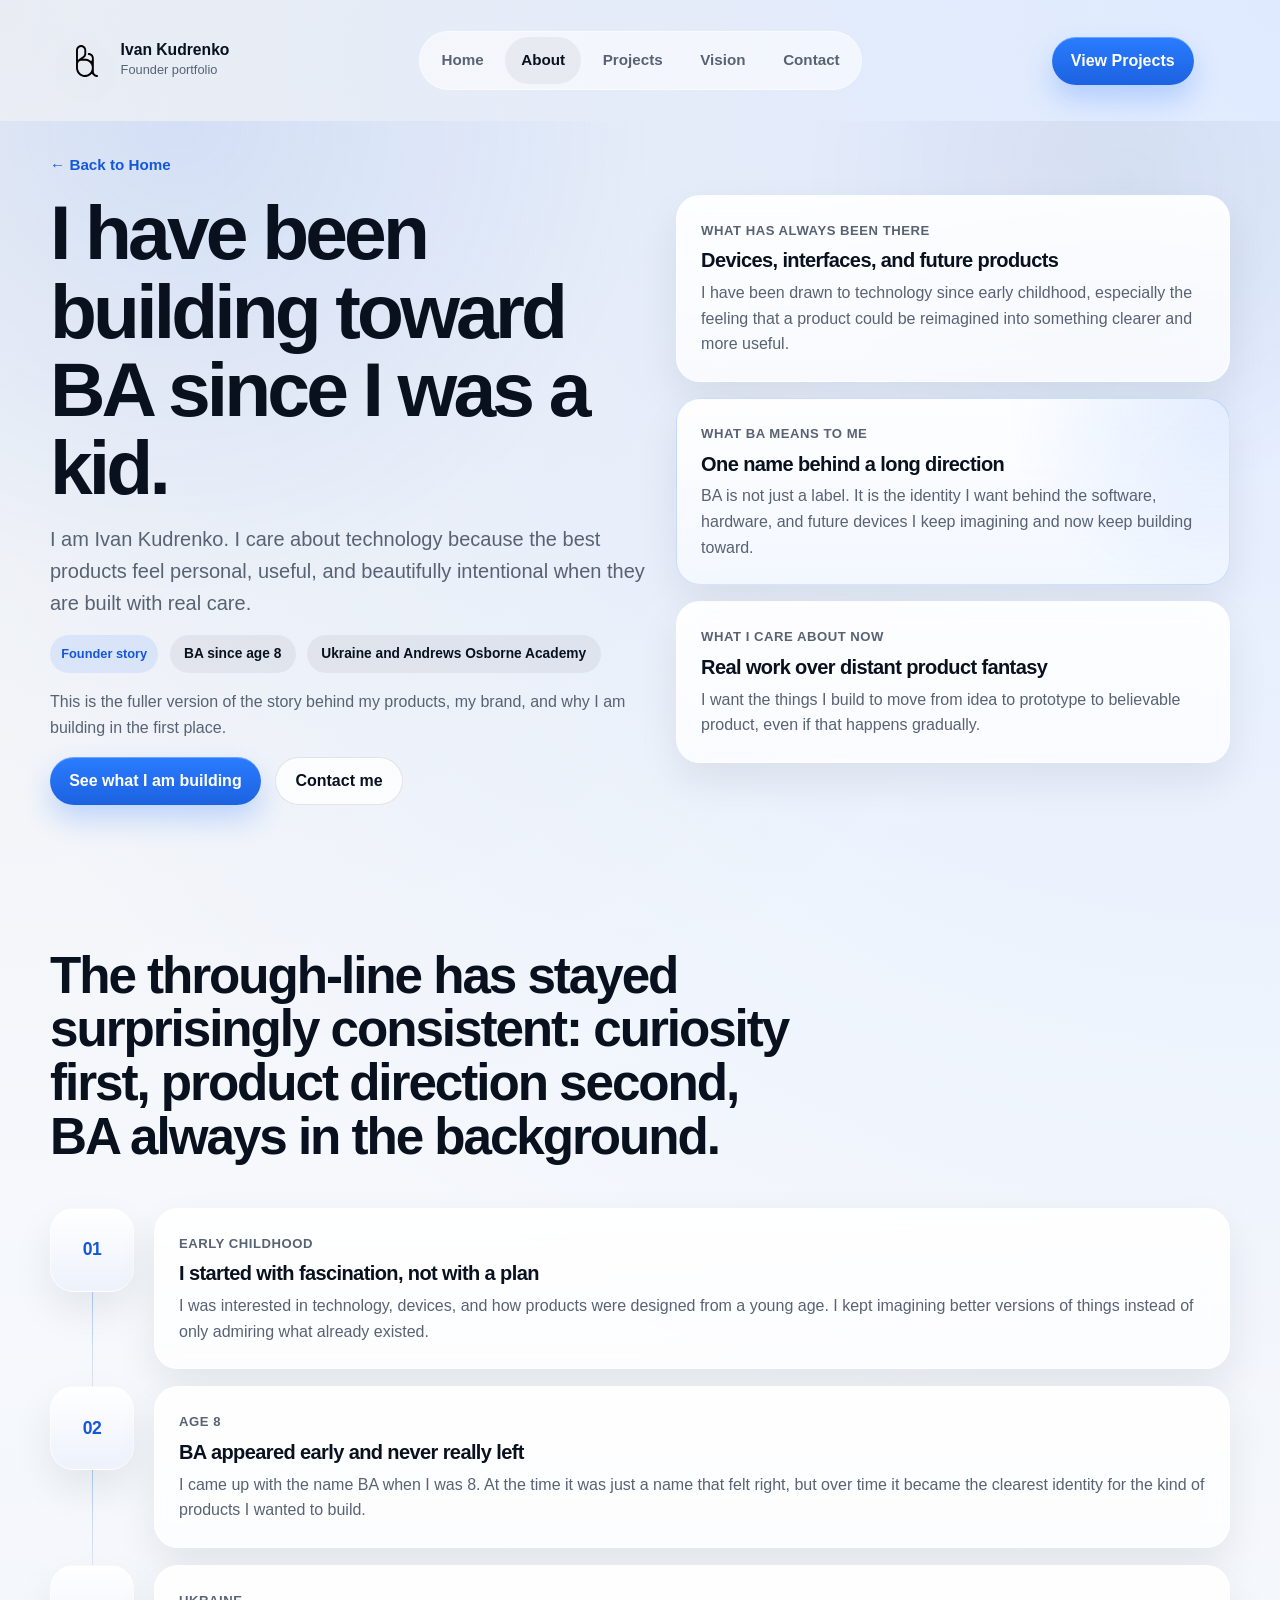
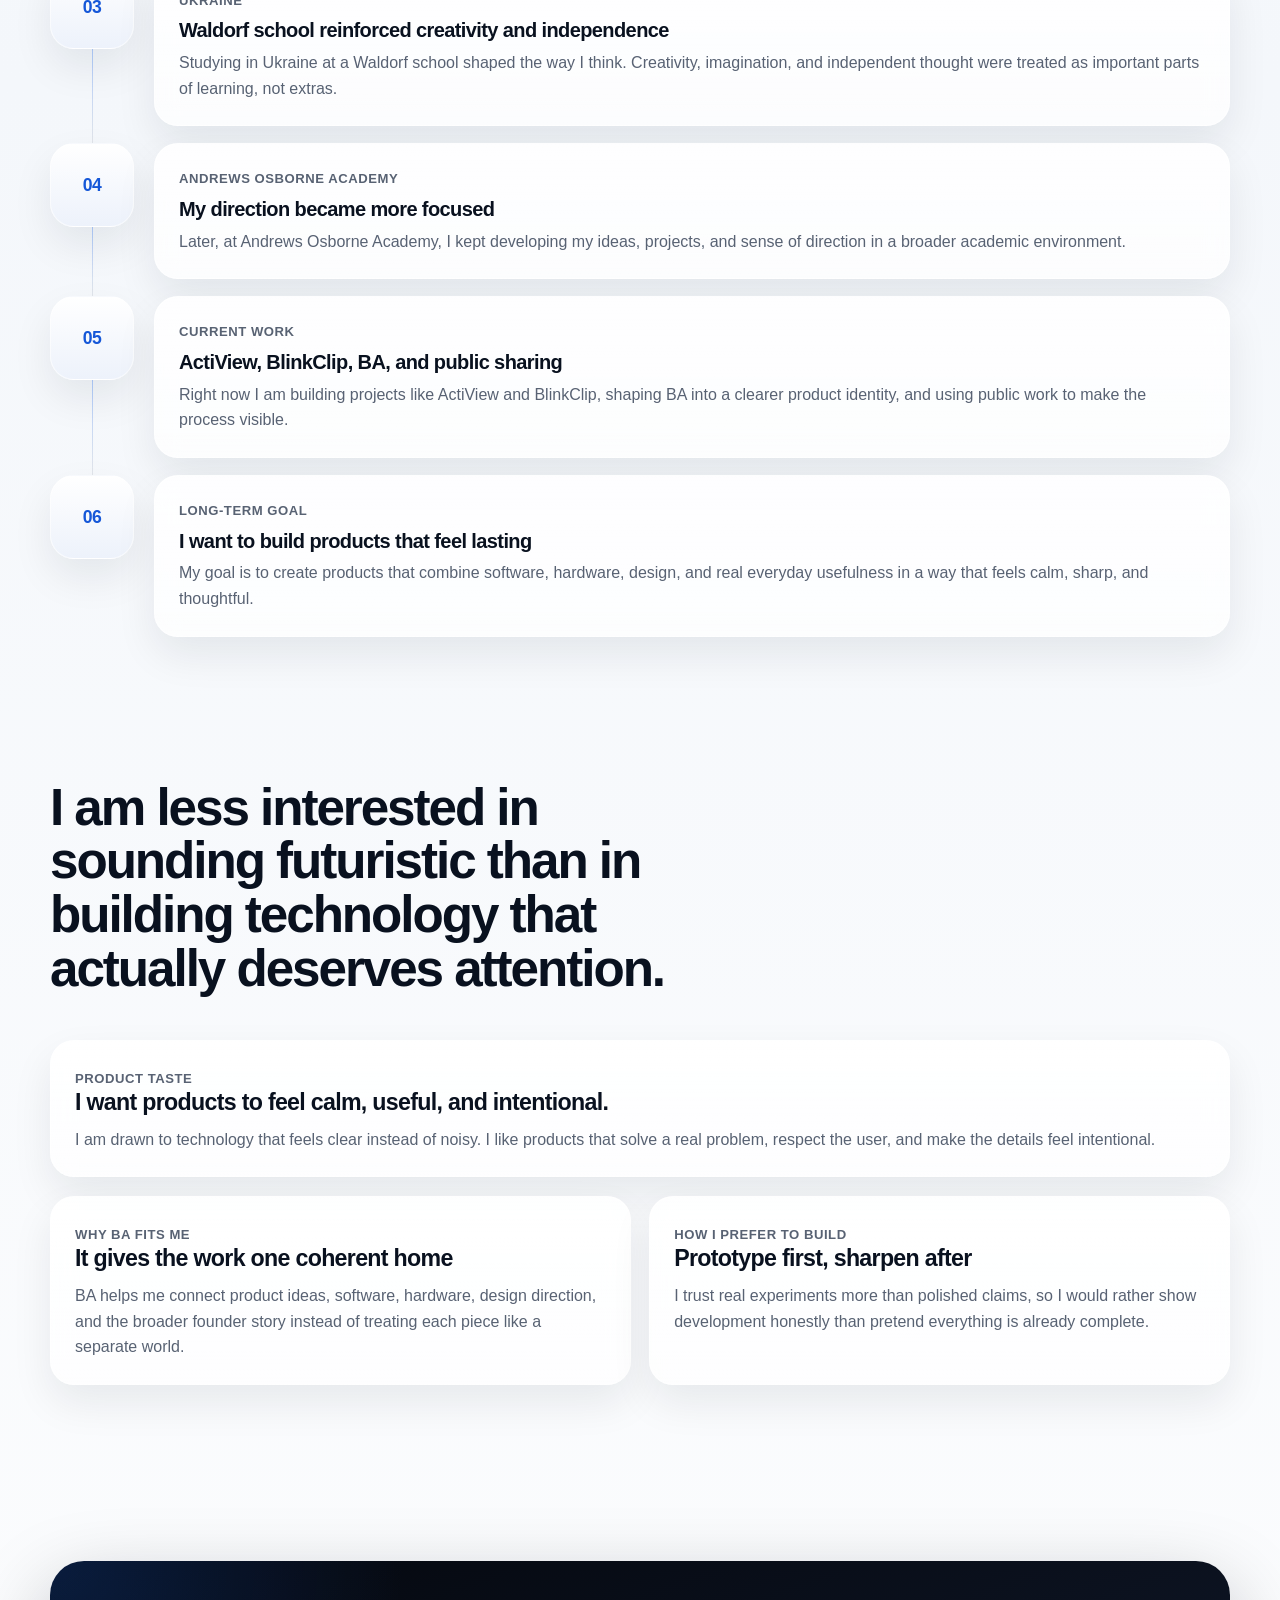
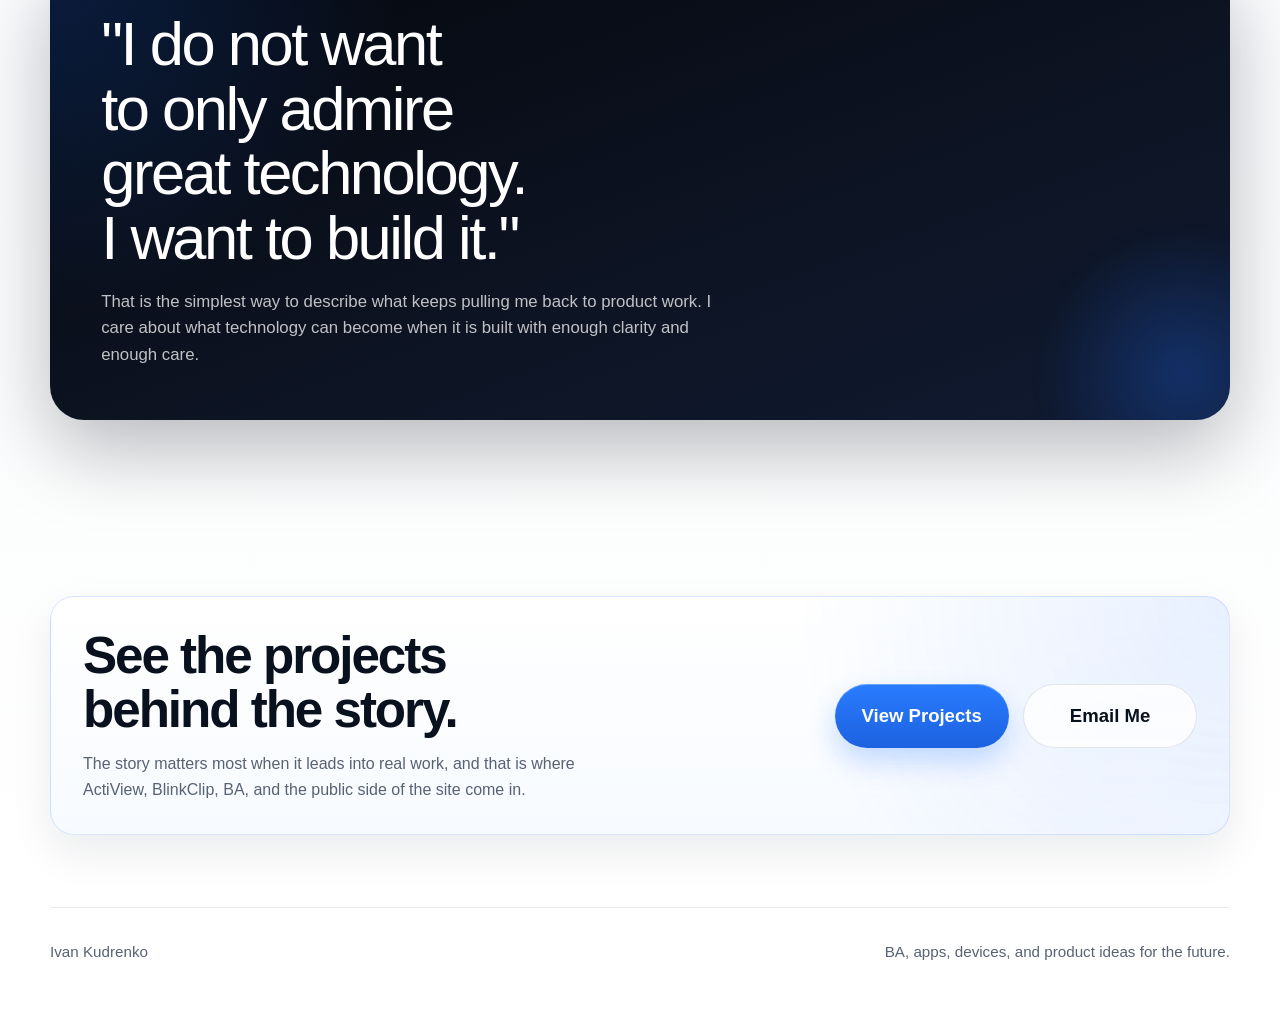
==== about/index.html @ 89a08a89 "Replace site favicon" ====
<!DOCTYPE html>
<html lang="en">
  <head>
    <meta charset="UTF-8" />
    <meta name="viewport" content="width=device-width, initial-scale=1.0" />
    <meta
      name="description"
      content="I am Ivan Kudrenko. This is the fuller story behind BA, my education, my product direction, and why I care about building technology."
    />
    <title>About Ivan Kudrenko | BA and Product Story</title>
    <link rel="icon" href="../BA_fav_icon.svg?v=20260728" type="image/svg+xml" />
    <link rel="stylesheet" href="../styles.css?v=20260728-remove-labels" />
    <script src="../script.js?v=20260425-home-hash-fix" defer></script>
  </head>
  <body class="project-page">
    <header class="site-header">
      <div class="container header-inner">
        <a class="brand" href="../index.html#home" aria-label="Ivan Kudrenko home">
          <span class="brand-mark">
            <img src="../BA_new_logo.svg" alt="BA logo" />
          </span>
          <span class="brand-copy">
            <span class="brand-name">Ivan Kudrenko</span>
            <span class="brand-tag">Founder portfolio</span>
          </span>
        </a>

        <button
          class="nav-toggle"
          type="button"
          aria-expanded="false"
          aria-controls="site-nav"
        >
          <span></span>
          <span></span>
          <span></span>
          <span class="sr-only">Toggle navigation</span>
        </button>

        <nav class="site-nav" id="site-nav" aria-label="Primary">
          <a class="nav-link" href="../index.html#home">Home</a>
          <a class="nav-link active" href="#about">About</a>
          <a class="nav-link" href="../index.html#projects">Projects</a>
          <a class="nav-link" href="../index.html#vision">Vision</a>
          <a class="nav-link" href="../index.html#contact">Contact</a>
        </nav>

        <a class="button button-primary header-cta" href="../index.html#projects">
          View Projects
        </a>
      </div>
    </header>

    <main>
      <section class="section project-page-hero" id="about" data-nav="about">
        <div class="container project-page-grid">
          <div class="project-page-copy" data-reveal>
            <a class="back-link" href="../index.html#about">&larr; Back to Home</a>
            <span class="section-label">About Ivan</span>
            <h1>I have been building toward BA since I was a kid.</h1>
            <p class="project-page-lead">
              I am Ivan Kudrenko. I care about technology because the best
              products feel personal, useful, and beautifully intentional when
              they are built with real care.
            </p>

            <div class="project-page-meta">
              <span class="status-pill">Founder story</span>
              <span class="project-meta-chip">BA since age 8</span>
              <span class="project-meta-chip">Ukraine and Andrews Osborne Academy</span>
            </div>

            <p class="project-page-note">
              This is the fuller version of the story behind my products, my
              brand, and why I am building in the first place.
            </p>

            <div class="project-page-actions">
              <a class="button button-primary" href="../index.html#projects">See what I am building</a>
              <a class="button button-secondary" href="../index.html#contact">Contact me</a>
            </div>
          </div>

          <div class="about-panels" data-reveal>
            <article class="info-panel">
              <span class="panel-kicker">What has always been there</span>
              <h3>Devices, interfaces, and future products</h3>
              <p>
                I have been drawn to technology since early childhood, especially
                the feeling that a product could be reimagined into something
                clearer and more useful.
              </p>
            </article>
            <article class="info-panel info-panel-emphasis">
              <span class="panel-kicker">What BA means to me</span>
              <h3>One name behind a long direction</h3>
              <p>
                BA is not just a label. It is the identity I want behind the
                software, hardware, and future devices I keep imagining and now
                keep building toward.
              </p>
            </article>
            <article class="info-panel">
              <span class="panel-kicker">What I care about now</span>
              <h3>Real work over distant product fantasy</h3>
              <p>
                I want the things I build to move from idea to prototype to
                believable product, even if that happens gradually.
              </p>
            </article>
          </div>
        </div>
      </section>

      <section class="section" data-nav="about">
        <div class="container">
          <div class="section-heading" data-reveal>
            <span class="section-label">My Story</span>
            <h2>The through-line has stayed surprisingly consistent: curiosity first, product direction second, BA always in the background.</h2>
          </div>

          <ol class="timeline">
            <li class="timeline-item" data-reveal>
              <span class="timeline-step">01</span>
              <div class="timeline-card">
                <span class="panel-kicker">Early childhood</span>
                <h3>I started with fascination, not with a plan</h3>
                <p>
                  I was interested in technology, devices, and how products were
                  designed from a young age. I kept imagining better versions of
                  things instead of only admiring what already existed.
                </p>
              </div>
            </li>
            <li class="timeline-item" data-reveal>
              <span class="timeline-step">02</span>
              <div class="timeline-card">
                <span class="panel-kicker">Age 8</span>
                <h3>BA appeared early and never really left</h3>
                <p>
                  I came up with the name BA when I was 8. At the time it was
                  just a name that felt right, but over time it became the
                  clearest identity for the kind of products I wanted to build.
                </p>
              </div>
            </li>
            <li class="timeline-item" data-reveal>
              <span class="timeline-step">03</span>
              <div class="timeline-card">
                <span class="panel-kicker">Ukraine</span>
                <h3>Waldorf school reinforced creativity and independence</h3>
                <p>
                  Studying in Ukraine at a Waldorf school shaped the way I
                  think. Creativity, imagination, and independent thought were
                  treated as important parts of learning, not extras.
                </p>
              </div>
            </li>
            <li class="timeline-item" data-reveal>
              <span class="timeline-step">04</span>
              <div class="timeline-card">
                <span class="panel-kicker">Andrews Osborne Academy</span>
                <h3>My direction became more focused</h3>
                <p>
                  Later, at Andrews Osborne Academy, I kept developing my ideas,
                  projects, and sense of direction in a broader academic
                  environment.
                </p>
              </div>
            </li>
            <li class="timeline-item" data-reveal>
              <span class="timeline-step">05</span>
              <div class="timeline-card">
                <span class="panel-kicker">Current work</span>
                <h3>ActiView, BlinkClip, BA, and public sharing</h3>
                <p>
                  Right now I am building projects like ActiView and BlinkClip,
                  shaping BA into a clearer product identity, and using public
                  work to make the process visible.
                </p>
              </div>
            </li>
            <li class="timeline-item" data-reveal>
              <span class="timeline-step">06</span>
              <div class="timeline-card">
                <span class="panel-kicker">Long-term goal</span>
                <h3>I want to build products that feel lasting</h3>
                <p>
                  My goal is to create products that combine software, hardware,
                  design, and real everyday usefulness in a way that feels calm,
                  sharp, and thoughtful.
                </p>
              </div>
            </li>
          </ol>
        </div>
      </section>

      <section class="section" data-nav="about">
        <div class="container">
          <div class="section-heading" data-reveal>
            <span class="section-label">What Matters To Me</span>
            <h2>I am less interested in sounding futuristic than in building technology that actually deserves attention.</h2>
          </div>

          <div class="detail-grid">
            <article class="detail-card detail-card-wide" data-reveal>
              <span class="panel-kicker">Product taste</span>
              <h2>I want products to feel calm, useful, and intentional.</h2>
              <p>
                I am drawn to technology that feels clear instead of noisy. I
                like products that solve a real problem, respect the user, and
                make the details feel intentional.
              </p>
            </article>

            <article class="detail-card" data-reveal>
              <span class="panel-kicker">Why BA fits me</span>
              <h2>It gives the work one coherent home</h2>
              <p>
                BA helps me connect product ideas, software, hardware, design
                direction, and the broader founder story instead of treating
                each piece like a separate world.
              </p>
            </article>

            <article class="detail-card" data-reveal>
              <span class="panel-kicker">How I prefer to build</span>
              <h2>Prototype first, sharpen after</h2>
              <p>
                I trust real experiments more than polished claims, so I would
                rather show development honestly than pretend everything is
                already complete.
              </p>
            </article>
          </div>
        </div>
      </section>

      <section class="section section-dark" data-nav="about">
        <div class="container">
          <div class="vision-card" data-reveal>
            <span class="section-label section-label-light">Founder Note</span>
            <blockquote>
              "I do not want to only admire great technology. I want to build
              it."
            </blockquote>
            <p>
              That is the simplest way to describe what keeps pulling me back to
              product work. I care about what technology can become when it is
              built with enough clarity and enough care.
            </p>
          </div>
        </div>
      </section>

      <section class="section" data-nav="about">
        <div class="container">
          <div class="contact-card cta-panel" data-reveal>
            <div class="contact-copy">
              <span class="section-label">Next</span>
              <h2>See the projects behind the story.</h2>
              <p>
                The story matters most when it leads into real work, and that is
                where ActiView, BlinkClip, BA, and the public side of the site
                come in.
              </p>
            </div>

            <div class="contact-actions">
              <a class="button button-primary" href="../index.html#projects">View Projects</a>
              <a class="button button-secondary" href="mailto:ivan.d.kudrenko@gmail.com?subject=About%20Ivan">
                Email Me
              </a>
            </div>
          </div>
        </div>
      </section>
    </main>

    <footer class="site-footer">
      <div class="container footer-inner">
        <p>Ivan Kudrenko</p>
        <p>BA, apps, devices, and product ideas for the future.</p>
      </div>
    </footer>
  </body>
</html>
---- styles.css ----
:root {
  color-scheme: light;
  --bg: #f4f7fb;
  --bg-soft: #edf2f8;
  --surface: rgba(255, 255, 255, 0.78);
  --surface-strong: rgba(255, 255, 255, 0.96);
  --surface-dark: #080c15;
  --surface-dark-soft: rgba(11, 17, 30, 0.88);
  --text: #09111f;
  --muted: #586273;
  --line: rgba(9, 17, 31, 0.1);
  --line-strong: rgba(9, 17, 31, 0.16);
  --accent-rgb: 31, 111, 255;
  --accent: #1f6fff;
  --accent-strong: #1557d8;
  --accent-top: #2a7cff;
  --accent-bottom: #1c62e0;
  --accent-contrast: #a9c7ff;
  --accent-soft: rgba(31, 111, 255, 0.12);
  --accent-glow: rgba(31, 111, 255, 0.25);
  --shadow-lg: 0 28px 80px rgba(15, 23, 42, 0.12);
  --shadow-md: 0 18px 40px rgba(15, 23, 42, 0.08);
  --radius-xl: 32px;
  --radius-lg: 24px;
  --radius-md: 18px;
  --radius-sm: 14px;
  --container: min(1180px, calc(100vw - 2rem));
  --header-height: 84px;
  --transition: 220ms ease;
}

*,
*::before,
*::after {
  box-sizing: border-box;
}

html {
  scroll-behavior: smooth;
}

body {
  position: relative;
  isolation: isolate;
  margin: 0;
  min-width: 320px;
  font-family: "SF Pro Display", "Avenir Next", "Segoe UI Variable Display",
    "Helvetica Neue", sans-serif;
  background:
    radial-gradient(circle at top, rgba(31, 111, 255, 0.11), transparent 34%),
    linear-gradient(180deg, #f8fbff 0%, var(--bg) 42%, #ffffff 100%);
  color: var(--text);
  line-height: 1.6;
  -webkit-font-smoothing: antialiased;
  text-rendering: optimizeLegibility;
}

body.project-page {
  background:
    radial-gradient(circle at top right, rgba(var(--accent-rgb), 0.12), transparent 34%),
    radial-gradient(circle at top left, rgba(8, 12, 21, 0.05), transparent 28%),
    linear-gradient(180deg, #f9fbff 0%, var(--bg) 40%, #ffffff 100%);
}

body.project-page-actiview {
  --bg: #fff5ee;
  --bg-soft: #ffebdb;
  --accent-rgb: 255, 122, 24;
  --accent: #ff7a18;
  --accent-strong: #de5c00;
  --accent-top: #ff9b4c;
  --accent-bottom: #de5c00;
  --accent-contrast: #ffd3b6;
}

body.project-page-youtube {
  --bg: #fff2f1;
  --bg-soft: #ffe5e3;
  --accent-rgb: 255, 69, 58;
  --accent: #ff453a;
  --accent-strong: #d9241a;
  --accent-top: #ff6359;
  --accent-bottom: #d91d15;
  --accent-contrast: #ffc2bd;
}

body.project-page-shadow-box {
  color-scheme: dark;
  --bg: #050506;
  --bg-soft: #0d1017;
  --surface: rgba(13, 14, 18, 0.78);
  --surface-strong: rgba(18, 20, 27, 0.94);
  --surface-dark: #030303;
  --surface-dark-soft: rgba(8, 9, 12, 0.9);
  --text: #f8fbff;
  --muted: #b7bcc9;
  --line: rgba(255, 255, 255, 0.11);
  --line-strong: rgba(255, 255, 255, 0.2);
  --accent-rgb: 255, 213, 111;
  --accent: #ffd56f;
  --accent-strong: #fff0ad;
  --accent-top: #fff0ad;
  --accent-bottom: #ffb84d;
  --accent-contrast: #fff6d1;
  --accent-soft: rgba(255, 213, 111, 0.13);
  --accent-glow: rgba(255, 213, 111, 0.26);
  background:
    linear-gradient(115deg, rgba(255, 255, 255, 0.09) 0%, rgba(255, 255, 255, 0.02) 28%, transparent 55%),
    linear-gradient(180deg, #151515 0%, #050506 38%, #090a0f 100%);
}

body.project-page-shadow-box::before {
  opacity: 0.18;
  background-image:
    linear-gradient(rgba(255, 255, 255, 0.11) 1px, transparent 1px),
    linear-gradient(90deg, rgba(255, 255, 255, 0.11) 1px, transparent 1px);
}

body.project-page-shadow-box .site-header.scrolled .header-inner {
  background: rgba(8, 9, 12, 0.78);
  border-color: rgba(255, 255, 255, 0.1);
  box-shadow: 0 14px 40px rgba(0, 0, 0, 0.28);
}

body.project-page-shadow-box .site-nav,
body.project-page-shadow-box .nav-toggle {
  background: rgba(255, 255, 255, 0.07);
  border-color: rgba(255, 255, 255, 0.1);
}

body.project-page-shadow-box .nav-toggle span:not(.sr-only) {
  background: var(--text);
}

body.project-page-shadow-box .nav-link:hover,
body.project-page-shadow-box .nav-link:focus-visible,
body.project-page-shadow-box .nav-link.active {
  background: rgba(255, 255, 255, 0.1);
}

body.project-page-shadow-box .button-primary {
  color: #1a1200;
  text-shadow: none;
}

body.project-page-shadow-box .button-secondary {
  border-color: rgba(255, 255, 255, 0.13);
  background: rgba(255, 255, 255, 0.08);
  color: var(--text);
  box-shadow: inset 0 1px 0 rgba(255, 255, 255, 0.1);
}

body.project-page-shadow-box .button-secondary:hover,
body.project-page-shadow-box .button-secondary:focus-visible {
  border-color: rgba(var(--accent-rgb), 0.32);
  background: rgba(255, 255, 255, 0.13);
}

body.project-page-shadow-box .section-label {
  border-color: rgba(var(--accent-rgb), 0.22);
  background: rgba(255, 255, 255, 0.08);
  color: var(--accent-contrast);
}

body.project-page-shadow-box .project-meta-chip,
body.project-page-shadow-box .tag-row span {
  background: rgba(255, 255, 255, 0.08);
  color: var(--text);
}

body::before {
  content: "";
  position: fixed;
  inset: 0;
  z-index: 0;
  pointer-events: none;
  background-image:
    linear-gradient(rgba(255, 255, 255, 0.16) 1px, transparent 1px),
    linear-gradient(90deg, rgba(255, 255, 255, 0.16) 1px, transparent 1px);
  background-size: 88px 88px;
  mask-image: linear-gradient(180deg, rgba(0, 0, 0, 0.55), transparent 78%);
  opacity: 0.45;
}

body.project-page::before {
  opacity: 0.34;
}

main,
.site-footer {
  position: relative;
  z-index: 1;
}

img {
  display: block;
  max-width: 100%;
}

a {
  color: inherit;
  text-decoration: none;
}

a:focus-visible,
button:focus-visible {
  outline: 2px solid rgba(var(--accent-rgb), 0.34);
  outline-offset: 3px;
}

button,
input,
textarea,
select {
  font: inherit;
}

button {
  border: 0;
  background: none;
  color: inherit;
  cursor: pointer;
}

svg {
  width: 100%;
  height: 100%;
}

.sr-only {
  position: absolute;
  width: 1px;
  height: 1px;
  padding: 0;
  margin: -1px;
  overflow: hidden;
  clip: rect(0, 0, 0, 0);
  white-space: nowrap;
  border: 0;
}

.container {
  width: var(--container);
  margin: 0 auto;
}

.section {
  position: relative;
  padding: 4.5rem 0;
  scroll-margin-top: calc(var(--header-height) + 16px);
}

.section-dark {
  margin: 2rem 0;
}

.section-heading {
  display: grid;
  gap: 0.9rem;
  max-width: 760px;
  margin-bottom: 2.75rem;
}

.section-heading p {
  margin: 0;
  color: var(--muted);
}

.section-label {
  display: none;
  align-items: center;
  gap: 0.55rem;
  width: fit-content;
  padding: 0.38rem 0.8rem;
  border: 1px solid rgba(var(--accent-rgb), 0.14);
  border-radius: 999px;
  background: rgba(255, 255, 255, 0.72);
  color: var(--accent-strong);
  font-size: 0.82rem;
  font-weight: 700;
  line-height: 1;
  letter-spacing: 0.02em;
  text-transform: uppercase;
}

.section-label-light {
  background: rgba(255, 255, 255, 0.08);
  border-color: rgba(255, 255, 255, 0.14);
  color: var(--accent-contrast);
}

.section-heading h2,
.hero h1,
.contact-copy h2,
.vision-card blockquote {
  margin: 0;
  letter-spacing: -0.04em;
  line-height: 1.05;
  text-wrap: balance;
}

.section-heading h2 {
  font-size: clamp(2rem, 4vw, 3.3rem);
}

.site-header {
  position: sticky;
  top: 0;
  z-index: 30;
  padding: 1rem 0;
  transition: padding var(--transition);
}

.site-header.scrolled {
  padding: 0.65rem 0;
}

.header-inner {
  position: relative;
  display: grid;
  grid-template-columns: auto 1fr auto auto;
  align-items: center;
  gap: 1.2rem;
  padding: 0.85rem 1rem;
  border: 1px solid transparent;
  border-radius: 999px;
  transition:
    background var(--transition),
    border-color var(--transition),
    box-shadow var(--transition),
    backdrop-filter var(--transition);
}

.site-header.scrolled .header-inner {
  background: rgba(255, 255, 255, 0.72);
  border-color: rgba(255, 255, 255, 0.5);
  box-shadow: 0 14px 40px rgba(15, 23, 42, 0.08);
  backdrop-filter: blur(16px);
}

.brand {
  display: inline-flex;
  align-items: center;
  gap: 0.85rem;
}

.brand-mark {
  position: relative;
  display: grid;
  place-items: center;
  width: 40px;
  height: 40px;
  flex: 0 0 auto;
}

.brand-mark img {
  width: auto;
  height: 32px;
  max-width: 100%;
  max-height: 100%;
  object-fit: contain;
  filter: drop-shadow(0 8px 18px rgba(15, 23, 42, 0.08));
}

.brand-copy {
  display: grid;
  gap: 0.12rem;
}

.brand-name {
  font-size: 0.98rem;
  font-weight: 700;
  line-height: 1.1;
}

.brand-tag {
  color: var(--muted);
  font-size: 0.8rem;
}

.site-nav {
  display: inline-flex;
  justify-self: center;
  gap: 0.35rem;
  padding: 0.35rem;
  border-radius: 999px;
  background: rgba(255, 255, 255, 0.54);
  border: 1px solid rgba(255, 255, 255, 0.48);
}

.nav-link {
  padding: 0.7rem 1rem;
  border-radius: 999px;
  color: var(--muted);
  font-size: 0.95rem;
  font-weight: 600;
  transition:
    color var(--transition),
    background var(--transition),
    transform var(--transition);
}

.nav-link:hover,
.nav-link:focus-visible,
.nav-link.active {
  color: var(--text);
  background: rgba(9, 17, 31, 0.05);
}

.nav-toggle {
  display: none;
}

.button {
  display: inline-flex;
  align-items: center;
  justify-content: center;
  gap: 0.56rem;
  min-height: 48px;
  padding: 0.85rem 1.2rem;
  border-radius: 999px;
  font-weight: 700;
  line-height: 1;
  transition:
    transform var(--transition),
    background var(--transition),
    color var(--transition),
    border-color var(--transition),
    box-shadow var(--transition);
}

.button-icon {
  display: block;
  width: 1.08rem;
  height: 1.08rem;
  object-fit: contain;
  flex: 0 0 auto;
}

.button-primary .button-icon {
  filter: brightness(0) invert(1);
}

.button:hover,
.button:focus-visible {
  transform: translateY(-2px);
}

.button-primary {
  background: linear-gradient(180deg, var(--accent-top), var(--accent-bottom));
  color: #ffffff;
  box-shadow:
    0 14px 28px rgba(var(--accent-rgb), 0.24),
    inset 0 1px 0 rgba(255, 255, 255, 0.3);
}

.button-primary:hover,
.button-primary:focus-visible {
  box-shadow:
    0 18px 32px rgba(var(--accent-rgb), 0.3),
    inset 0 1px 0 rgba(255, 255, 255, 0.35);
}

.button-secondary {
  border: 1px solid rgba(9, 17, 31, 0.1);
  background: rgba(255, 255, 255, 0.78);
  color: var(--text);
  box-shadow: inset 0 1px 0 rgba(255, 255, 255, 0.9);
}

.button-secondary:hover,
.button-secondary:focus-visible {
  border-color: rgba(var(--accent-rgb), 0.24);
  background: rgba(255, 255, 255, 0.98);
}

.hero {
  padding-top: 2rem;
}

.project-page-hero,
.product-hero {
  padding-top: 2rem;
}

.project-page-hero::before,
.product-hero::before {
  content: "";
  position: absolute;
  inset: 0 0 auto;
  height: 78%;
  pointer-events: none;
  background:
    radial-gradient(circle at 14% 0%, rgba(var(--accent-rgb), 0.1), transparent 38%),
    radial-gradient(circle at 88% 10%, rgba(9, 17, 31, 0.06), transparent 26%);
}

.project-page-hero .container,
.product-hero .container {
  position: relative;
  z-index: 1;
}

.hero-grid {
  display: grid;
  grid-template-columns: minmax(0, 1.02fr) minmax(0, 0.98fr);
  gap: 2rem;
  align-items: start;
}

.hero-copy {
  display: grid;
  gap: 1.35rem;
}

.eyebrow {
  display: none;
}

.hero h1 {
  max-width: 11ch;
  font-size: clamp(2.8rem, 6.6vw, 5rem);
}

.hero-subtitle {
  max-width: 640px;
  margin: 0;
  color: var(--muted);
  font-size: clamp(1.1rem, 2.3vw, 1.35rem);
}

.hero-actions,
.contact-actions,
.project-page-actions {
  display: flex;
  flex-wrap: wrap;
  gap: 0.9rem;
}

.hero-highlights {
  display: grid;
  grid-template-columns: repeat(2, minmax(0, 1fr));
  gap: 1rem;
}

.highlight-chip,
.surface-card,
.info-panel,
.strength-card,
.project-card,
.timeline-card,
.contact-card {
  border: 1px solid rgba(255, 255, 255, 0.55);
  border-radius: var(--radius-lg);
  background: linear-gradient(180deg, rgba(255, 255, 255, 0.92), rgba(255, 255, 255, 0.72));
  box-shadow: var(--shadow-md);
  backdrop-filter: blur(12px);
}

.highlight-chip {
  display: grid;
  gap: 0.35rem;
  padding: 1rem 1.1rem;
}

.highlight-kicker,
.panel-kicker {
  color: var(--muted);
  font-size: 0.82rem;
  font-weight: 700;
  letter-spacing: 0.04em;
  text-transform: uppercase;
}

.hero-showcase {
  min-height: 620px;
  margin-top: -1.1rem;
}

.showcase-shell {
  position: relative;
  min-height: 620px;
  padding: 1rem;
  border: 1px solid rgba(255, 255, 255, 0.62);
  border-radius: 36px;
  background:
    radial-gradient(circle at top left, rgba(31, 111, 255, 0.16), transparent 35%),
    linear-gradient(180deg, rgba(255, 255, 255, 0.88), rgba(247, 250, 255, 0.78));
  box-shadow: var(--shadow-lg);
  overflow: hidden;
}

.showcase-shell::before {
  content: "";
  position: absolute;
  inset: 14px;
  border: 1px solid rgba(9, 17, 31, 0.05);
  border-radius: 28px;
  pointer-events: none;
}

.showcase-orbit {
  position: absolute;
  border-radius: 999px;
  border: 1px dashed rgba(31, 111, 255, 0.18);
}

.orbit-one {
  inset: 3.5rem 1.5rem 6rem 2.5rem;
}

.orbit-two {
  inset: 6rem 4rem 3rem 1rem;
}

.showcase-card {
  position: absolute;
  display: grid;
  gap: 0.85rem;
  padding: 1.25rem;
  border: 1px solid rgba(255, 255, 255, 0.62);
  border-radius: 26px;
  background: linear-gradient(180deg, rgba(255, 255, 255, 0.94), rgba(248, 250, 255, 0.8));
  box-shadow:
    0 24px 46px rgba(15, 23, 42, 0.12),
    inset 0 1px 0 rgba(255, 255, 255, 0.95);
  animation: floatCard 7s ease-in-out infinite;
}

.showcase-card h2,
.project-header h3,
.timeline-card h3,
.info-panel h3,
.strength-card h3 {
  margin: 0;
  letter-spacing: -0.03em;
  line-height: 1.1;
}

.showcase-card h2 {
  font-size: clamp(1.45rem, 2.2vw, 2.05rem);
}

.project-header h3 {
  font-size: 1.45rem;
}

.timeline-card h3,
.info-panel h3,
.strength-card h3 {
  font-size: 1.25rem;
}

.showcase-card p,
.project-description,
.strength-card p,
.timeline-card p,
.info-panel p,
.vision-card p,
.contact-copy p,
.about-copy p {
  margin: 0;
  color: var(--muted);
}

.showcase-card-large {
  top: 2.25rem;
  left: 2rem;
  width: min(82%, 410px);
  min-height: 235px;
}

.showcase-blinkclip {
  background:
    radial-gradient(circle at top right, rgba(31, 111, 255, 0.24), transparent 38%),
    linear-gradient(180deg, #09111f, #111d32);
  border-color: rgba(255, 255, 255, 0.08);
  box-shadow:
    0 26px 54px rgba(8, 12, 21, 0.24),
    inset 0 1px 0 rgba(255, 255, 255, 0.06);
  color: #ffffff;
}

.showcase-blinkclip .mini-label {
  background: rgba(255, 255, 255, 0.08);
  color: #ffffff;
}

.showcase-blinkclip .mini-status {
  background: rgba(31, 111, 255, 0.24);
  color: #d9e7ff;
}

.showcase-blinkclip p {
  color: rgba(255, 255, 255, 0.74);
}

.showcase-brand {
  display: inline-flex;
  align-items: center;
  justify-content: center;
}

.showcase-brand img {
  display: block;
  max-width: 100%;
  height: auto;
}

.showcase-brand-blinkclip {
  width: 64px;
  height: 64px;
  margin: 0.75rem 0 1rem;
  padding: 0.82rem;
  border: 1px solid rgba(255, 255, 255, 0.08);
  border-radius: 20px;
  background: rgba(255, 255, 255, 0.07);
  box-shadow: inset 0 1px 0 rgba(255, 255, 255, 0.08);
}

.showcase-brand-actiview {
  margin: 0.7rem 0 0.9rem;
  padding: 0.8rem 0.95rem;
  border: 1px solid rgba(9, 17, 31, 0.06);
  border-radius: 18px;
  background: linear-gradient(180deg, rgba(255, 255, 255, 0.82), rgba(248, 250, 255, 0.9));
}

.showcase-brand-actiview img {
  width: min(168px, 100%);
  filter: grayscale(1) brightness(0.08);
  opacity: 0.94;
}

.showcase-blinkclip .showcase-bars span {
  background: linear-gradient(90deg, rgba(255, 255, 255, 0.96), rgba(31, 111, 255, 0.26));
}

.showcase-activeview {
  top: 11.5rem;
  right: 1.8rem;
  width: min(64%, 290px);
  animation-delay: -1.5s;
}

.showcase-ba {
  left: 5.5rem;
  bottom: 3.4rem;
  width: min(66%, 300px);
  animation-delay: -3s;
}

.showcase-topline,
.project-header {
  display: flex;
  justify-content: space-between;
  gap: 1rem;
  align-items: flex-start;
  flex-wrap: wrap;
}

.mini-label,
.mini-status,
.status-pill {
  display: inline-flex;
  align-items: center;
  padding: 0.34rem 0.7rem;
  border-radius: 999px;
  font-size: 0.8rem;
  font-weight: 700;
}

.mini-label {
  background: rgba(9, 17, 31, 0.06);
  color: var(--text);
}

.mini-status,
.status-pill {
  background: rgba(var(--accent-rgb), 0.1);
  color: var(--accent-strong);
}

.showcase-bars {
  display: grid;
  gap: 0.55rem;
}

.showcase-bars span {
  display: block;
  height: 10px;
  border-radius: 999px;
  background: linear-gradient(90deg, rgba(31, 111, 255, 0.82), rgba(31, 111, 255, 0.16));
}

.showcase-bars span:nth-child(2) {
  width: 78%;
}

.showcase-bars span:nth-child(3) {
  width: 54%;
}

.ba-preview {
  display: grid;
  place-items: center;
  padding: 1rem;
  border-radius: 18px;
  background: linear-gradient(180deg, rgba(9, 17, 31, 0.03), rgba(9, 17, 31, 0.01));
}

.ba-preview img {
  width: 88px;
  opacity: 0.95;
}

.showcase-note {
  position: absolute;
  right: 1.8rem;
  bottom: 1.8rem;
  max-width: 250px;
  display: grid;
  gap: 0.35rem;
  padding: 1rem 1.1rem;
  border-radius: 20px;
  background: rgba(8, 12, 21, 0.9);
  color: #ffffff;
  box-shadow: 0 20px 40px rgba(8, 12, 21, 0.2);
}

.showcase-note span {
  color: rgba(255, 255, 255, 0.62);
  font-size: 0.8rem;
  font-weight: 700;
  letter-spacing: 0.04em;
  text-transform: uppercase;
}

.about-grid {
  display: grid;
  grid-template-columns: minmax(0, 1.1fr) minmax(0, 0.9fr);
  gap: 1.5rem;
  align-items: start;
}

.surface-card,
.contact-card {
  padding: 1.65rem;
}

.about-copy {
  display: grid;
  gap: 1rem;
}

.about-panels {
  display: grid;
  gap: 1rem;
}

.about-signals {
  display: flex;
  flex-wrap: wrap;
  gap: 0.7rem;
}

.about-signals span,
.project-meta-chip {
  display: inline-flex;
  align-items: center;
  min-height: 36px;
  padding: 0.52rem 0.9rem;
  border-radius: 999px;
  background: rgba(9, 17, 31, 0.05);
  color: var(--text);
  font-size: 0.86rem;
  font-weight: 700;
}

.info-panel-emphasis {
  border-color: rgba(31, 111, 255, 0.18);
  background:
    radial-gradient(circle at top right, rgba(31, 111, 255, 0.12), transparent 38%),
    linear-gradient(180deg, rgba(255, 255, 255, 0.95), rgba(245, 249, 255, 0.82));
}

.info-panel,
.strength-card,
.project-card,
.timeline-card {
  display: grid;
  gap: 0.55rem;
  align-content: start;
  min-height: 100%;
}

.info-panel,
.strength-card,
.timeline-card {
  padding: 1.5rem;
  transition:
    transform var(--transition),
    box-shadow var(--transition),
    border-color var(--transition);
}

.strength-grid + .section-heading {
  margin-top: 2.8rem;
}

.strength-grid,
.projects-grid {
  display: grid;
  grid-template-columns: repeat(2, minmax(0, 1fr));
  gap: 1.15rem;
}

.strength-card {
  position: relative;
  display: grid;
  gap: 0.9rem;
  min-height: 220px;
  transition:
    transform var(--transition),
    box-shadow var(--transition),
    border-color var(--transition);
}

.strength-card:hover,
.project-card:hover,
.timeline-card:hover,
.info-panel:hover {
  transform: translateY(-6px);
  border-color: rgba(31, 111, 255, 0.18);
  box-shadow: 0 22px 48px rgba(15, 23, 42, 0.12);
}

.strength-icon {
  width: 52px;
  height: 52px;
  padding: 0.9rem;
  border-radius: 16px;
  background: rgba(31, 111, 255, 0.08);
  color: var(--accent-strong);
}

.strength-icon svg {
  fill: none;
  stroke: currentColor;
  stroke-linecap: round;
  stroke-linejoin: round;
  stroke-width: 1.7;
}

.project-card {
  display: grid;
  gap: 1.25rem;
  min-height: 100%;
  align-content: start;
  align-items: start;
  grid-auto-rows: max-content;
  padding: 1.75rem;
}

.project-visual {
  position: relative;
  min-height: 180px;
  border-radius: 22px;
  overflow: hidden;
  border: 1px solid rgba(255, 255, 255, 0.6);
}

.project-visual-preview-card {
  display: grid;
  place-items: center;
  min-height: 206px;
  padding: 0.9rem;
}

.project-visual.project-visual-preview-card-actiview {
  background:
    radial-gradient(circle at top left, rgba(255, 136, 52, 0.16), transparent 32%),
    linear-gradient(180deg, rgba(255, 247, 241, 0.96), rgba(255, 235, 221, 0.9));
}

.project-visual.project-visual-preview-card-blinkclip {
  background:
    radial-gradient(circle at top right, rgba(118, 198, 255, 0.18), transparent 30%),
    linear-gradient(180deg, rgba(246, 251, 255, 0.96), rgba(228, 241, 255, 0.9));
}

.project-visual.project-visual-preview-card-shadow-box {
  min-height: 0;
  aspect-ratio: 1111 / 412;
  padding: 0.7rem;
  background:
    linear-gradient(118deg, rgba(255, 255, 255, 0.22) 0%, rgba(255, 255, 255, 0.05) 34%, transparent 62%),
    linear-gradient(180deg, #4b4b4b 0%, #030303 100%);
}

.project-visual.project-visual-preview-card-ba {
  min-height: 206px;
  padding: 0.9rem;
  background:
    radial-gradient(circle at top left, rgba(255, 255, 255, 0.12), transparent 28%),
    linear-gradient(180deg, rgba(27, 27, 27, 0.96), rgba(6, 6, 6, 0.96));
}

.project-visual.project-visual-preview-card-youtube {
  background:
    radial-gradient(circle at top left, rgba(255, 69, 58, 0.16), transparent 30%),
    linear-gradient(180deg, rgba(255, 255, 255, 0.96), rgba(244, 244, 244, 0.92));
}

.project-preview-card {
  width: 100%;
  height: auto;
  border-radius: 20px;
  box-shadow:
    0 16px 32px rgba(15, 23, 42, 0.12),
    0 1px 0 rgba(255, 255, 255, 0.6);
}

.project-preview-card-shadow-box {
  width: 100%;
  height: 100%;
  max-height: none;
  object-fit: contain;
  border-radius: 16px;
  box-shadow:
    0 16px 32px rgba(0, 0, 0, 0.22),
    0 1px 0 rgba(255, 255, 255, 0.16);
  filter: none;
}

.project-visual-blinkclip {
  background:
    radial-gradient(circle at top right, rgba(118, 198, 255, 0.18), transparent 30%),
    linear-gradient(180deg, #0f1728, #1b2742);
}

.project-visual-activeview {
  background:
    radial-gradient(circle at top left, rgba(255, 136, 52, 0.24), transparent 32%),
    linear-gradient(180deg, #16110d, #241913);
}

.project-visual-ba {
  background:
    radial-gradient(circle at top left, rgba(31, 111, 255, 0.12), transparent 32%),
    linear-gradient(180deg, rgba(245, 248, 255, 0.96), rgba(235, 240, 248, 0.86));
}

.project-visual-youtube {
  background:
    radial-gradient(circle at top left, rgba(255, 69, 58, 0.26), transparent 30%),
    linear-gradient(180deg, #180a0a, #271012);
}

.project-visual-shadow-box {
  background:
    linear-gradient(118deg, rgba(255, 255, 255, 0.24) 0%, rgba(255, 255, 255, 0.04) 35%, transparent 64%),
    linear-gradient(180deg, #4a4a4a, #020202);
}

.project-logo-shell {
  position: absolute;
  z-index: 2;
  display: inline-flex;
  align-items: center;
  justify-content: center;
  box-shadow: 0 18px 34px rgba(8, 12, 21, 0.16);
}

.project-logo {
  display: block;
  max-width: 100%;
  height: auto;
}

.project-logo-shell-blinkclip {
  top: 18px;
  left: 18px;
  width: 72px;
  height: 72px;
  padding: 0.9rem;
  border: 1px solid rgba(255, 255, 255, 0.08);
  border-radius: 22px;
  background: rgba(255, 255, 255, 0.08);
  backdrop-filter: blur(10px);
}

.blinkclip-panel {
  position: absolute;
  inset: 20px 20px 20px 108px;
  border-radius: 22px;
  border: 1px solid rgba(255, 255, 255, 0.08);
  background: linear-gradient(180deg, rgba(255, 255, 255, 0.05), rgba(255, 255, 255, 0.02));
  box-shadow: inset 0 1px 0 rgba(255, 255, 255, 0.05);
}

.blinkclip-toolbar {
  position: absolute;
  top: 16px;
  left: 16px;
  display: flex;
  gap: 0.42rem;
}

.blinkclip-toolbar span {
  width: 7px;
  height: 7px;
  border-radius: 50%;
  background: rgba(255, 255, 255, 0.26);
}

.blinkclip-row,
.blinkclip-track,
.blinkclip-progress {
  position: absolute;
  border-radius: 999px;
}

.blinkclip-row {
  left: 16px;
  right: 24px;
  height: 10px;
  background: linear-gradient(90deg, rgba(255, 255, 255, 0.92), rgba(255, 255, 255, 0.12));
}

.blinkclip-row-one {
  top: 48px;
}

.blinkclip-row-two {
  top: 68px;
  right: 72px;
}

.blinkclip-row-three {
  top: 88px;
  right: 102px;
}

.blinkclip-track {
  left: 16px;
  right: 16px;
  bottom: 20px;
  height: 18px;
  background: rgba(255, 255, 255, 0.1);
}

.blinkclip-progress {
  left: 16px;
  width: calc(56% - 16px);
  bottom: 20px;
  height: 18px;
  background: linear-gradient(90deg, #76c6ff, #2b7dff);
  box-shadow: 0 10px 20px rgba(43, 125, 255, 0.22);
}

.blinkclip-handle {
  position: absolute;
  bottom: 16px;
  width: 8px;
  height: 26px;
  border-radius: 999px;
  background: rgba(255, 255, 255, 0.94);
  box-shadow: 0 10px 18px rgba(8, 12, 21, 0.18);
}

.blinkclip-handle-start {
  left: calc(34% - 4px);
}

.blinkclip-handle-end {
  left: calc(60% - 4px);
}

.visual-chip,
.showcase-note strong {
  font-weight: 700;
}

.visual-chip {
  position: absolute;
  top: 22px;
  right: 22px;
  padding: 0.35rem 0.75rem;
  border-radius: 999px;
  background: rgba(255, 255, 255, 0.1);
  color: #ffffff;
  font-size: 0.8rem;
}

.project-page .project-visual-ba img,
.project-page-hero .project-visual-ba img {
  position: absolute;
  right: 24px;
  bottom: 20px;
  width: 130px;
  opacity: 0.82;
}

.youtube-play {
  position: absolute;
  top: 50%;
  left: 50%;
  width: 68px;
  height: 68px;
  transform: translate(-50%, -50%);
  border-radius: 50%;
  background: linear-gradient(180deg, #ff6157, #d9241a);
  box-shadow:
    0 18px 34px rgba(255, 69, 58, 0.28),
    inset 0 1px 0 rgba(255, 255, 255, 0.3);
}

.youtube-play::after {
  content: "";
  position: absolute;
  top: 50%;
  left: 50%;
  transform: translate(-35%, -50%);
  border-top: 12px solid transparent;
  border-bottom: 12px solid transparent;
  border-left: 20px solid #ffffff;
}

.youtube-surface {
  position: absolute;
  inset: 18px;
  border-radius: 24px;
  border: 1px solid rgba(255, 255, 255, 0.08);
  background: linear-gradient(180deg, rgba(255, 255, 255, 0.05), rgba(255, 255, 255, 0.02));
  box-shadow: inset 0 1px 0 rgba(255, 255, 255, 0.06);
}

.youtube-thumb {
  position: absolute;
  inset: 18px 18px 74px;
  border-radius: 18px;
  border: 1px solid rgba(255, 255, 255, 0.08);
  background:
    linear-gradient(135deg, rgba(255, 107, 98, 0.26), rgba(255, 255, 255, 0.05)),
    linear-gradient(180deg, #301113, #461417);
  overflow: hidden;
}

.youtube-badge {
  position: absolute;
  top: 14px;
  left: 14px;
  min-height: 30px;
  padding: 0.38rem 0.7rem;
  border-radius: 999px;
  background: rgba(255, 255, 255, 0.12);
  color: #ffffff;
  font-size: 0.76rem;
  font-weight: 700;
  backdrop-filter: blur(8px);
}

.youtube-channel-row {
  position: absolute;
  left: 18px;
  width: 40px;
  bottom: 18px;
  display: flex;
  align-items: center;
}

.youtube-avatar {
  width: 40px;
  height: 40px;
  border-radius: 50%;
  background:
    radial-gradient(circle at 36% 32%, rgba(255, 255, 255, 0.26), transparent 26%),
    linear-gradient(180deg, #ff6157, #d9241a);
  box-shadow: 0 10px 18px rgba(255, 69, 58, 0.2);
}

.youtube-line {
  position: absolute;
  left: 70px;
  right: 18px;
  height: 10px;
  border-radius: 999px;
  background: linear-gradient(90deg, rgba(255, 255, 255, 0.94), rgba(255, 255, 255, 0.12));
}

.youtube-line {
  bottom: 58px;
}

.youtube-line-two {
  bottom: 40px;
  right: 96px;
}

.youtube-line-three {
  bottom: 22px;
  right: 148px;
}

.tag-row {
  display: flex;
  flex-wrap: wrap;
  gap: 0.7rem;
}

.tag-row span,
.tools-grid span {
  display: inline-flex;
  align-items: center;
  min-height: 36px;
  padding: 0.5rem 0.85rem;
  border-radius: 999px;
  background: rgba(9, 17, 31, 0.05);
  color: var(--text);
  font-size: 0.88rem;
  font-weight: 600;
}

.project-note {
  margin: 0;
  padding-top: 0.55rem;
  border-top: 1px solid rgba(9, 17, 31, 0.08);
  color: var(--muted);
}

.project-link {
  width: fit-content;
  margin-top: 0.15rem;
}

.project-card-spotlight {
  border-color: rgba(31, 111, 255, 0.16);
  background:
    radial-gradient(circle at top right, rgba(31, 111, 255, 0.12), transparent 32%),
    linear-gradient(180deg, rgba(255, 255, 255, 0.95), rgba(242, 247, 255, 0.82));
  box-shadow: 0 24px 54px rgba(17, 41, 84, 0.1);
}

.vision-card {
  position: relative;
  display: grid;
  gap: 1.15rem;
  padding: clamp(2rem, 4vw, 3.4rem);
  border-radius: 34px;
  background:
    radial-gradient(circle at top left, rgba(var(--accent-rgb), 0.2), transparent 28%),
    linear-gradient(160deg, #04070d 0%, #0d1423 60%, #101a31 100%);
  color: #ffffff;
  box-shadow: 0 30px 80px rgba(8, 12, 21, 0.28);
  overflow: hidden;
}

.vision-card::after {
  content: "";
  position: absolute;
  inset: auto -6rem -6rem auto;
  width: 18rem;
  height: 18rem;
  border-radius: 50%;
  background: radial-gradient(circle, rgba(var(--accent-rgb), 0.28), transparent 70%);
  filter: blur(10px);
}

.vision-card blockquote {
  position: relative;
  max-width: 15ch;
  font-size: clamp(2.4rem, 4.8vw, 4.4rem);
}

.vision-card p {
  position: relative;
  max-width: 640px;
  margin-top: 0;
  color: rgba(255, 255, 255, 0.74);
  font-size: 1.05rem;
}

.tools-grid {
  display: flex;
  flex-wrap: wrap;
  gap: 0.75rem;
}

.tools-grid span {
  padding: 0.7rem 1rem;
  border: 1px solid rgba(255, 255, 255, 0.55);
  background: linear-gradient(180deg, rgba(255, 255, 255, 0.92), rgba(255, 255, 255, 0.72));
  box-shadow: 0 12px 24px rgba(15, 23, 42, 0.06);
}

.timeline {
  list-style: none;
  margin: 0;
  padding: 0;
  display: grid;
  gap: 1.05rem;
}

.timeline-item {
  position: relative;
  display: grid;
  grid-template-columns: 88px minmax(0, 1fr);
  gap: 1rem;
  align-items: start;
}

.timeline-item::before {
  content: "";
  position: absolute;
  left: 42px;
  top: 84px;
  bottom: -18px;
  width: 1px;
  background: linear-gradient(180deg, rgba(var(--accent-rgb), 0.32), rgba(9, 17, 31, 0.08));
  z-index: 0;
}

.timeline-item:last-child::before {
  display: none;
}

.timeline-step {
  position: relative;
  z-index: 1;
  display: grid;
  place-items: center;
  width: 84px;
  height: 84px;
  border-radius: 24px;
  background: linear-gradient(180deg, #ffffff, #edf2fb);
  border: 1px solid rgba(255, 255, 255, 0.6);
  box-shadow: var(--shadow-md);
  color: var(--accent-strong);
  font-size: 1.1rem;
  font-weight: 800;
  letter-spacing: -0.03em;
}

.timeline-card {
  position: relative;
  z-index: 1;
}

.contact-card {
  display: flex;
  align-items: center;
  justify-content: space-between;
  gap: 1.5rem;
  padding: 2rem;
}

.contact-actions {
  justify-content: flex-end;
}

.contact-actions .button {
  min-width: 174px;
  min-height: 64px;
  padding: 1.08rem 1.55rem;
  font-size: 1.16rem;
  gap: 0.78rem;
}

.contact-actions .button-icon {
  width: 1.48rem;
  height: 1.48rem;
}

.contact-actions .button-github .button-icon {
  width: 1.68rem;
  height: 1.68rem;
}

.contact-copy {
  display: grid;
  align-content: start;
  gap: 0.9rem;
  max-width: 520px;
}

.contact-copy h2 {
  font-size: clamp(2.2rem, 4vw, 3.2rem);
}

.back-link {
  display: inline-flex;
  align-items: center;
  width: fit-content;
  color: var(--accent-strong);
  font-size: 0.95rem;
  font-weight: 700;
}

.back-link:hover,
.back-link:focus-visible {
  color: var(--accent);
}

.project-page-grid {
  display: grid;
  grid-template-columns: minmax(0, 1fr) minmax(340px, 0.92fr);
  gap: 1.5rem;
  align-items: center;
}

.project-page-copy {
  display: grid;
  gap: 1rem;
}

.project-page-copy h1 {
  margin: 0;
  letter-spacing: -0.05em;
  line-height: 1.02;
  font-size: clamp(3rem, 6vw, 5rem);
}

.project-page-lead {
  margin: 0;
  max-width: 640px;
  color: var(--muted);
  font-size: clamp(1.05rem, 2vw, 1.25rem);
}

.project-page-meta {
  display: flex;
  flex-wrap: wrap;
  gap: 0.7rem;
}

.project-page-note {
  margin: 0;
  max-width: 620px;
  color: var(--muted);
}

.detail-hero-shell {
  padding: 1rem;
}

.detail-hero-shell .project-visual {
  min-height: 320px;
}

.detail-hero-shell .project-logo-shell-blinkclip {
  top: 28px;
  left: 28px;
  width: 108px;
  height: 108px;
  padding: 1.3rem;
  border-radius: 28px;
}

.detail-hero-shell .blinkclip-panel {
  inset: 34px 34px 34px 168px;
}

.detail-hero-shell .blinkclip-row-one {
  top: 58px;
}

.detail-hero-shell .blinkclip-row-two {
  top: 86px;
}

.detail-hero-shell .blinkclip-row-three {
  top: 114px;
}

.detail-hero-shell .blinkclip-track,
.detail-hero-shell .blinkclip-progress {
  bottom: 30px;
  height: 20px;
}

.detail-hero-shell .blinkclip-handle {
  bottom: 25px;
  height: 30px;
}

.detail-hero-shell .project-visual-blinkclip .visual-chip {
  top: 34px;
  right: 34px;
}

.detail-grid {
  display: grid;
  grid-template-columns: repeat(2, minmax(0, 1fr));
  gap: 1.15rem;
}

.detail-card {
  padding: 1.5rem;
  border: 1px solid rgba(255, 255, 255, 0.55);
  border-radius: var(--radius-lg);
  background: linear-gradient(180deg, rgba(255, 255, 255, 0.92), rgba(255, 255, 255, 0.72));
  box-shadow: var(--shadow-md);
  backdrop-filter: blur(12px);
  transition:
    transform var(--transition),
    box-shadow var(--transition),
    border-color var(--transition);
}

.detail-card-wide {
  grid-column: 1 / -1;
}

.detail-card h2 {
  margin: 0 0 0.7rem;
  font-size: 1.45rem;
  letter-spacing: -0.03em;
  line-height: 1.1;
}

.detail-card p {
  margin: 0;
  color: var(--muted);
}

.detail-card:hover,
.hero-media-card:hover,
.media-story-card:hover,
.media-card:hover,
.gallery-card:hover {
  transform: translateY(-4px);
  border-color: rgba(var(--accent-rgb), 0.18);
  box-shadow: 0 22px 48px rgba(15, 23, 42, 0.12);
}

.detail-list {
  margin: 0;
  padding-left: 1.1rem;
  color: var(--muted);
}

.detail-list li + li {
  margin-top: 0.55rem;
}

.project-page-shadow-box .project-page-hero::before {
  background:
    linear-gradient(112deg, rgba(255, 255, 255, 0.12), transparent 44%),
    linear-gradient(180deg, rgba(255, 213, 111, 0.08), transparent 70%);
}

.project-page-shadow-box .project-page-copy h1,
.project-page-shadow-box .section-heading h2,
.project-page-shadow-box .detail-card h2 {
  letter-spacing: 0;
}

.project-page-shadow-box .project-page-copy h1 {
  color: #ffffff;
  text-shadow:
    0 0 28px rgba(255, 255, 255, 0.13),
    0 18px 42px rgba(0, 0, 0, 0.48);
}

.project-page-shadow-box .project-page-lead,
.project-page-shadow-box .project-page-note,
.project-page-shadow-box .section-heading p,
.project-page-shadow-box .detail-card p,
.project-page-shadow-box .footer-inner {
  color: var(--muted);
}

.project-page-shadow-box .footer-inner {
  border-top-color: rgba(255, 255, 255, 0.1);
}

.project-page-shadow-box .detail-card {
  border-color: rgba(255, 255, 255, 0.1);
  background:
    linear-gradient(180deg, rgba(18, 19, 25, 0.88), rgba(8, 9, 13, 0.78));
  box-shadow: 0 24px 60px rgba(0, 0, 0, 0.26);
}

.project-page-shadow-box .detail-card-wide {
  background:
    linear-gradient(118deg, rgba(255, 255, 255, 0.09) 0%, rgba(255, 255, 255, 0.02) 42%, transparent 72%),
    linear-gradient(180deg, rgba(18, 19, 25, 0.92), rgba(8, 9, 13, 0.84));
}

.project-page-shadow-box .detail-card:hover {
  border-color: rgba(var(--accent-rgb), 0.24);
  box-shadow: 0 28px 70px rgba(0, 0, 0, 0.34);
}

.shadow-box-hero {
  overflow: hidden;
}

.shadow-box-hero-preview {
  position: relative;
  min-height: 430px;
  overflow: hidden;
  border: 1px solid rgba(255, 255, 255, 0.11);
  border-radius: var(--radius-lg);
  background:
    linear-gradient(116deg, rgba(255, 255, 255, 0.18) 0%, rgba(255, 255, 255, 0.06) 32%, transparent 60%),
    linear-gradient(180deg, rgba(72, 72, 72, 0.92), rgba(0, 0, 0, 0.96));
  box-shadow:
    0 34px 88px rgba(0, 0, 0, 0.4),
    inset 0 1px 0 rgba(255, 255, 255, 0.08);
}

.shadow-box-hero-preview::before {
  content: "";
  position: absolute;
  top: 5.5rem;
  left: 4.2rem;
  width: min(72%, 520px);
  height: 19rem;
  background: linear-gradient(95deg, rgba(255, 255, 255, 0.48), rgba(255, 255, 255, 0.16) 38%, transparent 82%);
  clip-path: polygon(0 16%, 100% 50%, 0 84%);
  opacity: 0.72;
}

.shadow-box-hero-preview::after {
  content: "";
  position: absolute;
  inset: 0;
  background-image:
    linear-gradient(rgba(255, 255, 255, 0.04) 1px, transparent 1px),
    linear-gradient(90deg, rgba(255, 255, 255, 0.04) 1px, transparent 1px);
  background-size: 34px 34px;
  pointer-events: none;
}

.shadow-box-preview-logo,
.shadow-box-preview-light,
.shadow-box-preview-star,
.shadow-box-preview-player,
.shadow-box-preview-shadow,
.shadow-box-preview-platform,
.shadow-box-preview-door {
  position: absolute;
  z-index: 1;
}

.shadow-box-preview-logo {
  top: 3rem;
  left: 50%;
  width: min(62%, 360px);
  max-height: 86px;
  object-fit: contain;
  transform: translateX(-50%);
  filter:
    drop-shadow(0 10px 18px rgba(0, 0, 0, 0.56))
    drop-shadow(0 0 24px rgba(255, 255, 255, 0.16));
}

.shadow-box-preview-light {
  top: 4.15rem;
  left: 3.25rem;
  width: 70px;
  filter:
    drop-shadow(0 0 24px rgba(255, 255, 255, 0.78))
    drop-shadow(0 0 70px rgba(255, 255, 255, 0.42));
}

.shadow-box-preview-star {
  width: 42px;
  filter:
    drop-shadow(0 0 10px rgba(255, 231, 112, 0.9))
    drop-shadow(0 0 24px rgba(255, 213, 111, 0.48));
}

.shadow-box-preview-star-one {
  right: 28%;
  top: 44%;
}

.shadow-box-preview-star-two {
  right: 17%;
  top: 58%;
}

.shadow-box-preview-player {
  left: 34%;
  bottom: 5.15rem;
  width: 42px;
  transform: rotate(-10deg);
  filter: drop-shadow(0 16px 16px rgba(0, 0, 0, 0.56));
}

.shadow-box-preview-shadow {
  left: 37%;
  bottom: 5.1rem;
  width: 198px;
  height: 58px;
  border-radius: 50%;
  background: linear-gradient(90deg, rgba(0, 0, 0, 0.72), rgba(0, 0, 0, 0));
  transform: rotate(11deg);
  filter: blur(7px);
}

.shadow-box-preview-platform {
  left: 18%;
  right: 16%;
  bottom: 4.35rem;
  height: 10px;
  border-radius: 999px;
  background: linear-gradient(90deg, #7dd8ff, rgba(125, 216, 255, 0.2));
  box-shadow: 0 0 18px rgba(125, 216, 255, 0.34);
}

.shadow-box-preview-door {
  right: 12%;
  bottom: 4.95rem;
  width: 38px;
  height: 74px;
  border: 2px solid rgba(255, 255, 255, 0.78);
  border-bottom: 0;
  border-radius: 8px 8px 0 0;
  box-shadow:
    0 0 24px rgba(255, 255, 255, 0.18),
    inset 0 0 14px rgba(255, 255, 255, 0.1);
}

.shadow-box-play-section {
  margin: 2rem 0;
  color: #ffffff;
}

.shadow-box-play-section .section-heading {
  max-width: 720px;
}

.shadow-box-game-shell {
  overflow: hidden;
  border: 1px solid rgba(255, 255, 255, 0.12);
  border-radius: var(--radius-lg);
  background:
    linear-gradient(118deg, rgba(255, 255, 255, 0.1), rgba(255, 255, 255, 0.02) 48%, transparent 74%),
    linear-gradient(180deg, #14161d, #050506);
  box-shadow: 0 34px 88px rgba(0, 0, 0, 0.36);
}

.shadow-box-game-frame {
  display: block;
  width: 100%;
  height: clamp(560px, 76vh, 760px);
  border: 0;
  background: #030101;
}

.problem-solution-grid,
.status-grid {
  display: grid;
  grid-template-columns: repeat(2, minmax(0, 1fr));
  gap: 1.15rem;
}

.product-hero-grid {
  display: grid;
  grid-template-columns: minmax(0, 1.12fr) minmax(280px, 380px);
  gap: 1.15rem 1.4rem;
  align-items: start;
}

.project-page-actiview .product-hero-grid {
  grid-template-columns: minmax(0, 1fr) minmax(340px, 460px);
  gap: 1.2rem 1.7rem;
}

.product-brand-lockup {
  margin: 0.4rem 0 0.7rem;
}

.product-brand-lockup img {
  width: clamp(170px, 26vw, 220px);
  filter: grayscale(1) brightness(0.08);
  opacity: 0.92;
}

.solution-grid {
  display: grid;
  grid-template-columns: minmax(0, 1.08fr) minmax(250px, 320px);
  gap: 1.15rem 1.3rem;
  align-items: start;
}

.product-hero-copy,
.solution-copy {
  display: grid;
  gap: 1rem;
}

.product-hero-copy h1 {
  margin: 0;
  max-width: 11ch;
  letter-spacing: -0.05em;
  line-height: 1;
  font-size: clamp(3.2rem, 6vw, 5.35rem);
}

.product-hero-actions {
  display: flex;
  flex-wrap: wrap;
  gap: 0.9rem;
}

.hero-media-card,
.media-story-card,
.media-card,
.gallery-card {
  margin: 0;
  padding: 0.72rem;
  border: 1px solid rgba(255, 255, 255, 0.55);
  border-radius: var(--radius-lg);
  background: linear-gradient(180deg, rgba(255, 255, 255, 0.92), rgba(255, 255, 255, 0.72));
  box-shadow: var(--shadow-md);
  backdrop-filter: blur(12px);
}

.hero-media-card,
.media-story-card,
.media-card,
.gallery-card {
  display: grid;
  gap: 0.7rem;
  transition:
    transform var(--transition),
    box-shadow var(--transition),
    border-color var(--transition);
}

.hero-media-card,
.media-story-card {
  width: 100%;
}

.hero-media-card {
  justify-self: end;
  max-width: 380px;
}

.project-page-actiview .hero-media-card {
  margin-top: clamp(4.8rem, 7vw, 7.1rem);
  max-width: 460px;
}

.media-story-card {
  justify-self: end;
  max-width: 320px;
}

.hero-media-card img {
  width: 100%;
  aspect-ratio: 4 / 3;
  border-radius: 22px;
  object-fit: cover;
}

.media-story-card img,
.media-card img,
.gallery-card img {
  width: 100%;
  border-radius: 18px;
  object-fit: cover;
}

.media-story-card img {
  aspect-ratio: 4 / 3;
}

.media-card img {
  aspect-ratio: 4 / 3;
}

.gallery-card img {
  aspect-ratio: 4 / 3;
}

.gallery-card-screen img {
  object-position: top;
}

.media-card-ui img,
.gallery-card-ui img {
  object-fit: contain;
  background: linear-gradient(180deg, #151a26, #0f1420);
  padding: 0.45rem;
}

.hero-media-card figcaption,
.media-story-card figcaption,
.media-card figcaption,
.gallery-card figcaption {
  color: var(--muted);
  font-size: 0.92rem;
  line-height: 1.4;
}

.media-card figcaption strong {
  color: var(--text);
}

.solution-tags {
  display: flex;
  flex-wrap: wrap;
  gap: 0.7rem;
}

.solution-tags span {
  display: inline-flex;
  align-items: center;
  min-height: 36px;
  padding: 0.52rem 0.9rem;
  border-radius: 999px;
  background: rgba(9, 17, 31, 0.05);
  color: var(--text);
  font-size: 0.86rem;
  font-weight: 700;
}

.feature-grid {
  display: grid;
  grid-template-columns: repeat(auto-fit, minmax(220px, 260px));
  justify-content: center;
  gap: 0.95rem;
}

.development-grid,
.gallery-grid {
  display: grid;
  grid-template-columns: repeat(3, minmax(0, 1fr));
  gap: 1rem;
  align-items: stretch;
}

.case-models-grid {
  display: grid;
  grid-template-columns: repeat(3, minmax(0, 1fr));
  gap: 1rem;
  align-items: stretch;
}

.case-process-grid {
  display: grid;
  grid-template-columns: minmax(0, 1.04fr) minmax(0, 0.96fr);
  gap: 1rem;
  margin-bottom: 1rem;
  align-items: stretch;
}

.case-process-card {
  display: grid;
  gap: 0.72rem;
  margin: 0;
  padding: 0.72rem;
}

.case-process-card img {
  display: block;
  width: 100%;
  aspect-ratio: 16 / 10;
  border-radius: 22px;
  object-fit: cover;
}

.case-process-card figcaption {
  color: var(--muted);
  font-size: 0.92rem;
  line-height: 1.4;
}

.case-process-card figcaption strong {
  color: var(--text);
}

.case-model-card {
  position: relative;
  display: grid;
  gap: 1rem;
  min-height: 100%;
  overflow: hidden;
}

.case-model-card::after {
  content: "";
  position: absolute;
  right: -2.5rem;
  bottom: -2.5rem;
  width: 9rem;
  height: 9rem;
  border-radius: 999px;
  background: rgba(var(--accent-rgb), 0.09);
  pointer-events: none;
}

.case-model-visual {
  position: relative;
  aspect-ratio: 1844 / 1510;
  min-height: 0;
  overflow: hidden;
  border-radius: 28px;
  border: 1px solid rgba(var(--accent-rgb), 0.14);
  background:
    radial-gradient(circle at 20% 22%, rgba(var(--accent-rgb), 0.18), transparent 34%),
    linear-gradient(135deg, rgba(255, 255, 255, 0.96), rgba(255, 246, 239, 0.72));
}

.case-model-visual img {
  display: block;
  width: 100%;
  height: 100%;
  object-fit: cover;
}

.case-model-visual::before,
.case-model-visual::after {
  display: none;
  content: "";
  position: absolute;
  pointer-events: none;
}

.case-model-visual::before {
  left: 16%;
  top: 34%;
  width: 68%;
  height: 38%;
  border-radius: 28px;
  background:
    linear-gradient(180deg, rgba(255, 255, 255, 0.7), rgba(255, 255, 255, 0.16)),
    linear-gradient(135deg, rgba(14, 19, 31, 0.9), rgba(14, 19, 31, 0.72));
  box-shadow:
    inset 0 1px 0 rgba(255, 255, 255, 0.38),
    0 28px 42px rgba(58, 28, 10, 0.18);
  transform: perspective(420px) rotateX(58deg) rotateZ(-12deg);
}

.case-model-visual::after {
  left: 26%;
  top: 42%;
  width: 48%;
  height: 17%;
  border-radius: 18px;
  border: 1px solid rgba(255, 255, 255, 0.34);
  background: rgba(255, 255, 255, 0.08);
  transform: perspective(420px) rotateX(58deg) rotateZ(-12deg);
}

.case-model-version {
  position: absolute;
  left: 1rem;
  top: 1rem;
  z-index: 1;
  display: inline-flex;
  align-items: center;
  justify-content: center;
  min-width: 44px;
  min-height: 34px;
  padding: 0.35rem 0.65rem;
  border-radius: 999px;
  background: rgba(255, 255, 255, 0.82);
  color: var(--accent-strong);
  font-weight: 800;
  letter-spacing: -0.02em;
  box-shadow: inset 0 1px 0 rgba(255, 255, 255, 0.9);
}

.case-model-copy {
  display: grid;
  gap: 0.45rem;
}

.case-model-copy h3 {
  margin: 0;
  color: var(--text);
  font-size: 1.25rem;
  line-height: 1.1;
  letter-spacing: -0.03em;
}

.case-model-copy p {
  margin: 0;
  color: var(--muted);
}

.model-meta {
  display: flex;
  flex-wrap: wrap;
  gap: 0.5rem;
}

.model-meta span {
  display: inline-flex;
  align-items: center;
  min-height: 32px;
  padding: 0.42rem 0.72rem;
  border-radius: 999px;
  background: rgba(9, 17, 31, 0.05);
  color: var(--text);
  font-size: 0.82rem;
  font-weight: 750;
}

.model-link {
  position: relative;
  z-index: 1;
  display: inline-flex;
  align-items: center;
  justify-content: center;
  justify-self: start;
  min-height: 42px;
  padding: 0.72rem 1rem;
  border-radius: 999px;
  border: 1px solid rgba(var(--accent-rgb), 0.2);
  background: rgba(var(--accent-rgb), 0.1);
  color: var(--accent-strong);
  font-weight: 800;
  text-decoration: none;
  transition:
    transform var(--transition),
    background var(--transition),
    border-color var(--transition);
}

.model-link:hover,
.model-link:focus-visible {
  transform: translateY(-2px);
  border-color: rgba(var(--accent-rgb), 0.32);
  background: rgba(var(--accent-rgb), 0.16);
}

.feature-card {
  display: grid;
  gap: 0.7rem;
}

.feature-card h3 {
  margin: 0;
  font-size: 1.15rem;
  letter-spacing: -0.02em;
  line-height: 1.15;
}

.feature-card p {
  margin: 0;
}

.development-intro {
  display: grid;
  grid-template-columns: minmax(0, 1.2fr) minmax(260px, 0.8fr);
  gap: 1rem;
  margin-bottom: 1.15rem;
}

.development-intro p {
  margin: 0;
  color: var(--muted);
}

.development-intro p + p {
  margin-top: 1rem;
}

.development-note {
  display: grid;
  align-content: start;
  gap: 0.55rem;
  padding: 1rem 1.1rem;
  border-radius: 20px;
  background: rgba(9, 17, 31, 0.04);
  border: 1px solid rgba(9, 17, 31, 0.06);
}

.development-note p {
  margin: 0;
  color: var(--text);
  font-weight: 600;
}

.media-card,
.gallery-card {
  width: 100%;
  max-width: none;
  height: 100%;
  grid-template-rows: auto 1fr;
}

.media-card figcaption,
.gallery-card figcaption {
  min-height: 3.2rem;
}

.cta-panel {
  border-color: rgba(31, 111, 255, 0.16);
  background:
    radial-gradient(circle at top right, rgba(31, 111, 255, 0.1), transparent 36%),
    linear-gradient(180deg, rgba(255, 255, 255, 0.94), rgba(245, 249, 255, 0.8));
}

.site-footer {
  padding: 0 0 2rem;
}

.footer-inner {
  display: flex;
  justify-content: space-between;
  gap: 1rem;
  padding-top: 1rem;
  border-top: 1px solid rgba(9, 17, 31, 0.08);
  color: var(--muted);
  font-size: 0.95rem;
}

[data-reveal] {
  opacity: 0;
  transform: translateY(22px);
  transition:
    opacity 720ms ease,
    transform 720ms ease;
}

[data-reveal].is-visible {
  opacity: 1;
  transform: translateY(0);
}

@keyframes floatCard {
  0%,
  100% {
    transform: translateY(0);
  }
  50% {
    transform: translateY(-10px);
  }
}

@media (max-width: 1100px) {
  .section {
    padding: 4rem 0;
  }

  .section-heading {
    margin-bottom: 2.25rem;
  }

  .header-inner {
    grid-template-columns: auto 1fr auto;
  }

  .site-nav {
    justify-self: end;
  }

  .header-cta {
    display: none;
  }

  .hero-grid,
  .about-grid,
  .contact-card {
    grid-template-columns: 1fr;
  }

  .contact-card {
    flex-direction: column;
    align-items: flex-start;
  }

  .hero-showcase {
    min-height: auto;
    margin-top: 0;
  }

  .showcase-shell {
    min-height: 520px;
  }

  .showcase-card-large {
    left: 1.4rem;
    width: min(80%, 390px);
  }

  .showcase-activeview {
    top: 10.8rem;
    right: 1.25rem;
    width: min(60%, 282px);
  }

  .showcase-ba {
    left: 4.2rem;
    bottom: 3rem;
    width: min(62%, 286px);
  }

  .showcase-note {
    right: 1.25rem;
    bottom: 1.25rem;
    max-width: 220px;
  }

  .project-page-grid {
    grid-template-columns: 1fr;
  }

  .shadow-box-hero-preview {
    min-height: 390px;
  }

  .problem-solution-grid,
  .status-grid,
  .development-intro {
    grid-template-columns: 1fr;
  }

  .product-hero-grid {
    grid-template-columns: minmax(0, 1fr) minmax(260px, 340px);
  }

  .project-page-actiview .product-hero-grid {
    grid-template-columns: 1fr;
    gap: 1.65rem;
  }

  .project-page-actiview .product-hero-copy {
    max-width: 650px;
  }

  .project-page-actiview .product-hero-copy h1 {
    max-width: 11ch;
    font-size: 4.55rem;
  }

  .project-page-actiview .hero-media-card {
    justify-self: start;
    width: min(100%, 540px);
    max-width: 540px;
    margin-top: 0;
  }

  .solution-grid {
    grid-template-columns: minmax(0, 1fr) minmax(240px, 300px);
  }

  .hero-media-card,
  .media-story-card {
    justify-self: end;
  }

  .hero-media-card img {
    aspect-ratio: 4 / 3;
  }

  .development-grid,
  .gallery-grid,
  .case-models-grid,
  .case-process-grid {
    grid-template-columns: repeat(2, minmax(0, 1fr));
  }
}

@media (max-width: 980px) {
  .hero-showcase {
    margin-top: 0.4rem;
  }

  .showcase-shell {
    min-height: auto;
    display: grid;
    grid-template-columns: repeat(2, minmax(0, 1fr));
    gap: 1rem;
    padding: 1rem;
  }

  .showcase-card,
  .showcase-note {
    position: relative;
    inset: auto;
    width: 100%;
    max-width: 100%;
    animation: none;
  }

  .showcase-card-large,
  .showcase-note {
    grid-column: 1 / -1;
  }

  .showcase-orbit {
    display: none;
  }

  .showcase-card-large {
    min-height: 0;
  }

  .showcase-activeview,
  .showcase-ba {
    min-height: 100%;
    align-content: start;
  }

  .showcase-brand-blinkclip {
    margin: 0.55rem 0 0.85rem;
  }

  .showcase-brand-actiview {
    margin: 0.45rem 0 0.65rem;
  }

  .ba-preview {
    padding: 0.8rem;
  }

  .showcase-note {
    right: auto;
    bottom: auto;
    max-width: none;
  }
}

@media (max-width: 880px) {
  .site-header {
    padding-top: 0.9rem;
  }

  .section-heading {
    gap: 0.8rem;
  }

  .section-label {
    padding: 0.34rem 0.74rem;
    font-size: 0.78rem;
  }

  .header-inner {
    grid-template-columns: auto auto;
    justify-content: space-between;
  }

  .nav-toggle {
    position: relative;
    z-index: 32;
    display: inline-flex;
    flex-direction: column;
    justify-content: center;
    gap: 0.26rem;
    width: 48px;
    height: 48px;
    padding: 0.75rem;
    border-radius: 14px;
    border: 1px solid rgba(9, 17, 31, 0.08);
    background: rgba(255, 255, 255, 0.82);
    box-shadow: inset 0 1px 0 rgba(255, 255, 255, 0.9);
  }

  .nav-toggle span:not(.sr-only) {
    display: block;
    width: 100%;
    height: 2px;
    border-radius: 999px;
    background: var(--text);
    transition: transform var(--transition), opacity var(--transition);
  }

  .site-nav {
    position: absolute;
    top: calc(100% + 0.7rem);
    left: 0;
    right: 0;
    width: auto;
    max-height: min(70vh, 28rem);
    padding: 0.55rem;
    display: grid;
    gap: 0.3rem;
    overflow-y: auto;
    border-radius: 26px;
    background: rgba(255, 255, 255, 0.94);
    border: 1px solid rgba(255, 255, 255, 0.6);
    box-shadow: var(--shadow-lg);
    backdrop-filter: blur(16px);
    transform: translateY(-12px);
    opacity: 0;
    visibility: hidden;
    pointer-events: none;
  }

  .site-nav.is-open {
    transform: translateY(0);
    opacity: 1;
    visibility: visible;
    pointer-events: auto;
  }

  .nav-link {
    padding: 0.85rem 0.95rem;
    border-radius: 18px;
  }

  .hero h1 {
    max-width: 100%;
  }

  .hero-subtitle {
    font-size: 1.04rem;
  }

  .hero-highlights,
  .strength-grid,
  .projects-grid,
  .detail-grid,
  .feature-grid {
    grid-template-columns: 1fr;
  }

  .project-card {
    padding: 1.5rem;
    gap: 1.15rem;
  }

  .shadow-box-hero-preview {
    min-height: 360px;
  }

  .shadow-box-preview-logo {
    width: min(70%, 340px);
  }

  .shadow-box-game-frame {
    height: 680px;
  }

  .strength-grid + .section-heading {
    margin-top: 2.3rem;
  }

  .product-hero-grid,
  .solution-grid {
    grid-template-columns: 1fr;
  }

  .hero-media-card,
  .media-story-card {
    justify-self: center;
    width: min(100%, 340px);
    max-width: 340px;
  }

  .project-page-actiview .hero-media-card {
    margin-top: 0;
    justify-self: center;
    width: min(100%, 500px);
    max-width: 500px;
  }

  .project-page-actiview .product-hero-copy {
    max-width: 100%;
  }

  .project-page-actiview .product-hero-copy h1 {
    max-width: 10.5ch;
    font-size: 3.75rem;
  }

  .development-grid,
  .gallery-grid,
  .case-models-grid,
  .case-process-grid {
    grid-template-columns: 1fr;
  }

  .timeline {
    gap: 1.15rem;
  }

  .timeline-item {
    grid-template-columns: 72px minmax(0, 1fr);
    gap: 0.9rem;
  }

  .timeline-step {
    width: 72px;
    height: 72px;
    border-radius: 20px;
    font-size: 1rem;
  }

  .timeline-item::before {
    left: 36px;
    top: 72px;
    bottom: -1.05rem;
  }

  .vision-card {
    gap: 1rem;
    padding: 2rem;
  }

  .vision-card blockquote {
    max-width: 100%;
    font-size: clamp(2.1rem, 7vw, 3.5rem);
  }

  .contact-card {
    gap: 1.2rem;
    padding: 1.7rem;
  }

  .contact-copy h2 {
    font-size: clamp(2rem, 7vw, 2.8rem);
  }
}

@media (max-width: 720px) {
  .section {
    padding: 3.25rem 0;
  }

  .section-heading {
    margin-bottom: 1.85rem;
  }

  .section-label {
    padding: 0.3rem 0.68rem;
    font-size: 0.74rem;
  }

  .hero {
    padding-top: 1rem;
  }

  .project-page-hero,
  .product-hero {
    padding-top: 1rem;
  }

  .shadow-box-game-frame {
    height: 640px;
  }

  .hero-showcase {
    display: none;
  }

  .timeline {
    gap: 1rem;
  }

  .timeline-item {
    grid-template-columns: 68px minmax(0, 1fr);
    gap: 0.85rem;
  }

  .timeline-step {
    width: 68px;
    height: 68px;
    border-radius: 18px;
    font-size: 0.98rem;
  }

  .timeline-item::before {
    left: 34px;
    top: 68px;
    bottom: -0.95rem;
  }

  .hero-media-card img,
  .media-story-card img {
    min-height: 0;
  }

  .hero-media-card,
  .media-story-card,
  .media-card,
  .gallery-card {
    max-width: 100%;
  }

  .vision-card {
    gap: 0.95rem;
    padding: 1.7rem;
  }

  .vision-card blockquote {
    font-size: clamp(1.9rem, 9vw, 3rem);
    line-height: 1.02;
  }

  .contact-copy {
    gap: 0.75rem;
  }

  .contact-copy h2 {
    font-size: clamp(1.95rem, 10vw, 2.55rem);
  }

  .project-header {
    gap: 0.75rem;
  }

  .project-page-actiview .product-hero-grid {
    gap: 1.25rem;
  }

  .project-page-actiview .product-brand-lockup img {
    width: 150px;
  }

  .project-page-actiview .product-hero-copy h1 {
    max-width: 100%;
    font-size: 3.1rem;
    line-height: 1.02;
  }

  .footer-inner {
    flex-direction: column;
    align-items: flex-start;
  }
}

@media (max-width: 560px) {
  body {
    background:
      radial-gradient(circle at top, rgba(31, 111, 255, 0.12), transparent 24%),
      linear-gradient(180deg, #f8fbff 0%, var(--bg) 38%, #ffffff 100%);
  }

  .site-nav {
    top: calc(100% + 0.55rem);
    max-height: min(66vh, 24rem);
    padding: 0.45rem;
    border-radius: 22px;
  }

  .nav-link {
    padding: 0.78rem 0.9rem;
    font-size: 0.92rem;
  }

  .brand-name {
    font-size: 0.92rem;
  }

  .brand-tag {
    display: none;
  }

  .brand-tag,
  .footer-inner {
    font-size: 0.82rem;
  }

  .section-label {
    padding: 0.28rem 0.62rem;
    font-size: 0.72rem;
  }

  .hero-actions .button,
  .contact-actions .button,
  .project-page-actions .button,
  .product-hero-actions .button {
    width: 100%;
  }

  .surface-card,
  .info-panel,
  .strength-card,
  .project-card,
  .timeline-card,
  .contact-card {
    padding: 1.2rem;
  }

  .project-card {
    padding: 1.35rem;
    gap: 1rem;
  }

  .shadow-box-hero-preview {
    min-height: 320px;
    border-radius: 22px;
  }

  .shadow-box-hero-preview::before {
    top: 4.6rem;
    left: 2.8rem;
    width: 84%;
    height: 14rem;
  }

  .shadow-box-preview-logo {
    top: 2.3rem;
    width: min(76%, 300px);
  }

  .shadow-box-preview-light {
    top: 3.55rem;
    left: 2rem;
    width: 54px;
  }

  .shadow-box-preview-star {
    width: 34px;
  }

  .shadow-box-preview-player {
    left: 29%;
    bottom: 4.3rem;
  }

  .shadow-box-preview-shadow {
    left: 33%;
    bottom: 4.35rem;
    width: 150px;
  }

  .shadow-box-preview-platform {
    left: 12%;
    right: 12%;
    bottom: 3.7rem;
  }

  .shadow-box-preview-door {
    right: 10%;
    bottom: 4.25rem;
    height: 62px;
  }

  .shadow-box-game-frame {
    height: 600px;
  }

  .project-page-actiview .product-brand-lockup img {
    width: 132px;
  }

  .project-page-actiview .product-hero-copy h1 {
    font-size: 2.55rem;
    letter-spacing: -0.045em;
  }

  .project-page-actiview .hero-media-card {
    width: 100%;
    max-width: 100%;
    padding: 0.55rem;
    border-radius: 26px;
  }

  .project-page-actiview .hero-media-card img {
    border-radius: 20px;
  }

  .case-model-card {
    padding: 1rem;
  }

  .case-process-card {
    padding: 0.55rem;
    border-radius: 26px;
  }

  .case-process-card img {
    border-radius: 20px;
  }

  .case-model-visual {
    border-radius: 24px;
  }

  .model-link {
    width: 100%;
  }

  .strength-grid + .section-heading {
    margin-top: 1.9rem;
  }

  .timeline-item {
    grid-template-columns: 60px minmax(0, 1fr);
    gap: 0.75rem;
  }

  .timeline-step {
    width: 60px;
    height: 60px;
    border-radius: 16px;
    font-size: 0.95rem;
  }

  .timeline-item::before {
    left: 30px;
    top: 60px;
    bottom: -0.85rem;
  }

  .vision-card {
    padding: 1.4rem;
    border-radius: 26px;
  }

  .vision-card blockquote {
    font-size: clamp(1.75rem, 10vw, 2.35rem);
  }

  .contact-card {
    gap: 1rem;
  }
}

@media (prefers-reduced-motion: reduce) {
  html {
    scroll-behavior: auto;
  }

  *,
  *::before,
  *::after {
    animation-duration: 0.01ms !important;
    animation-iteration-count: 1 !important;
    transition-duration: 0.01ms !important;
    scroll-behavior: auto !important;
  }

  [data-reveal] {
    opacity: 1;
    transform: none;
  }
}
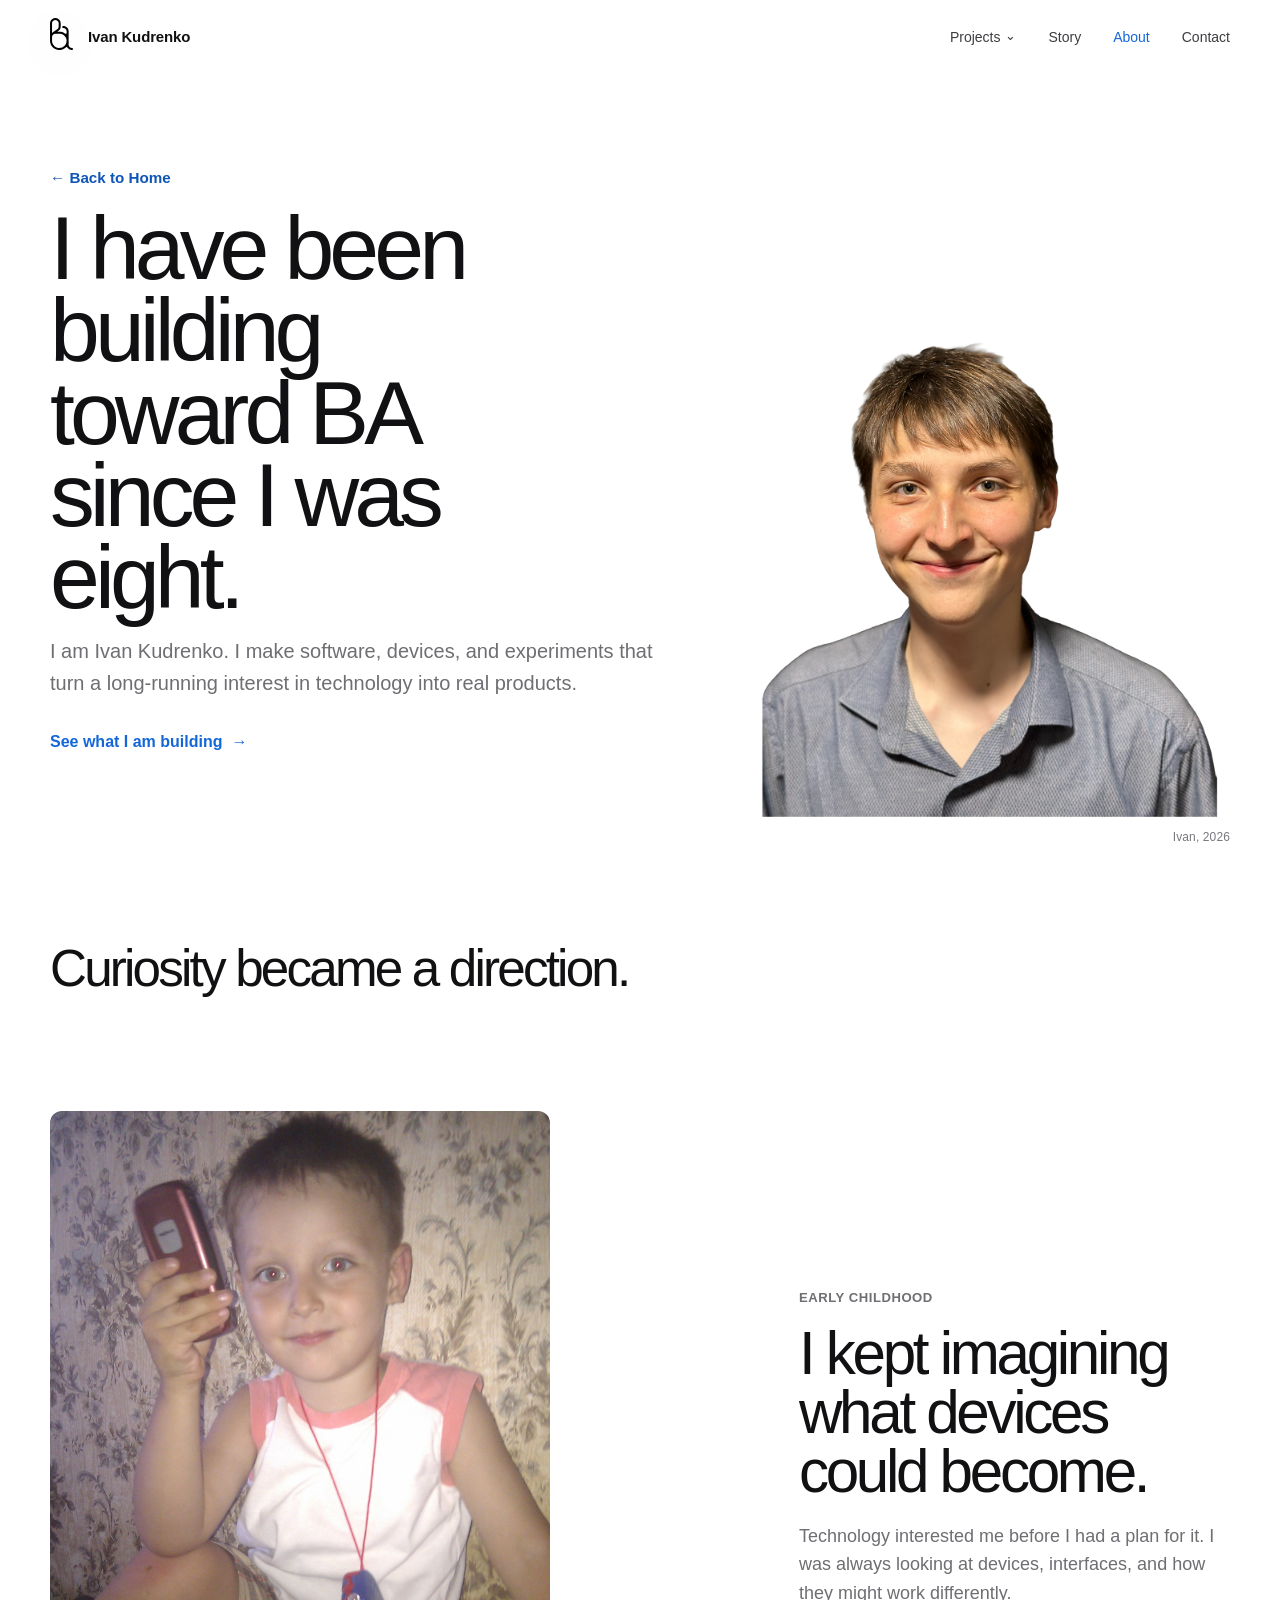
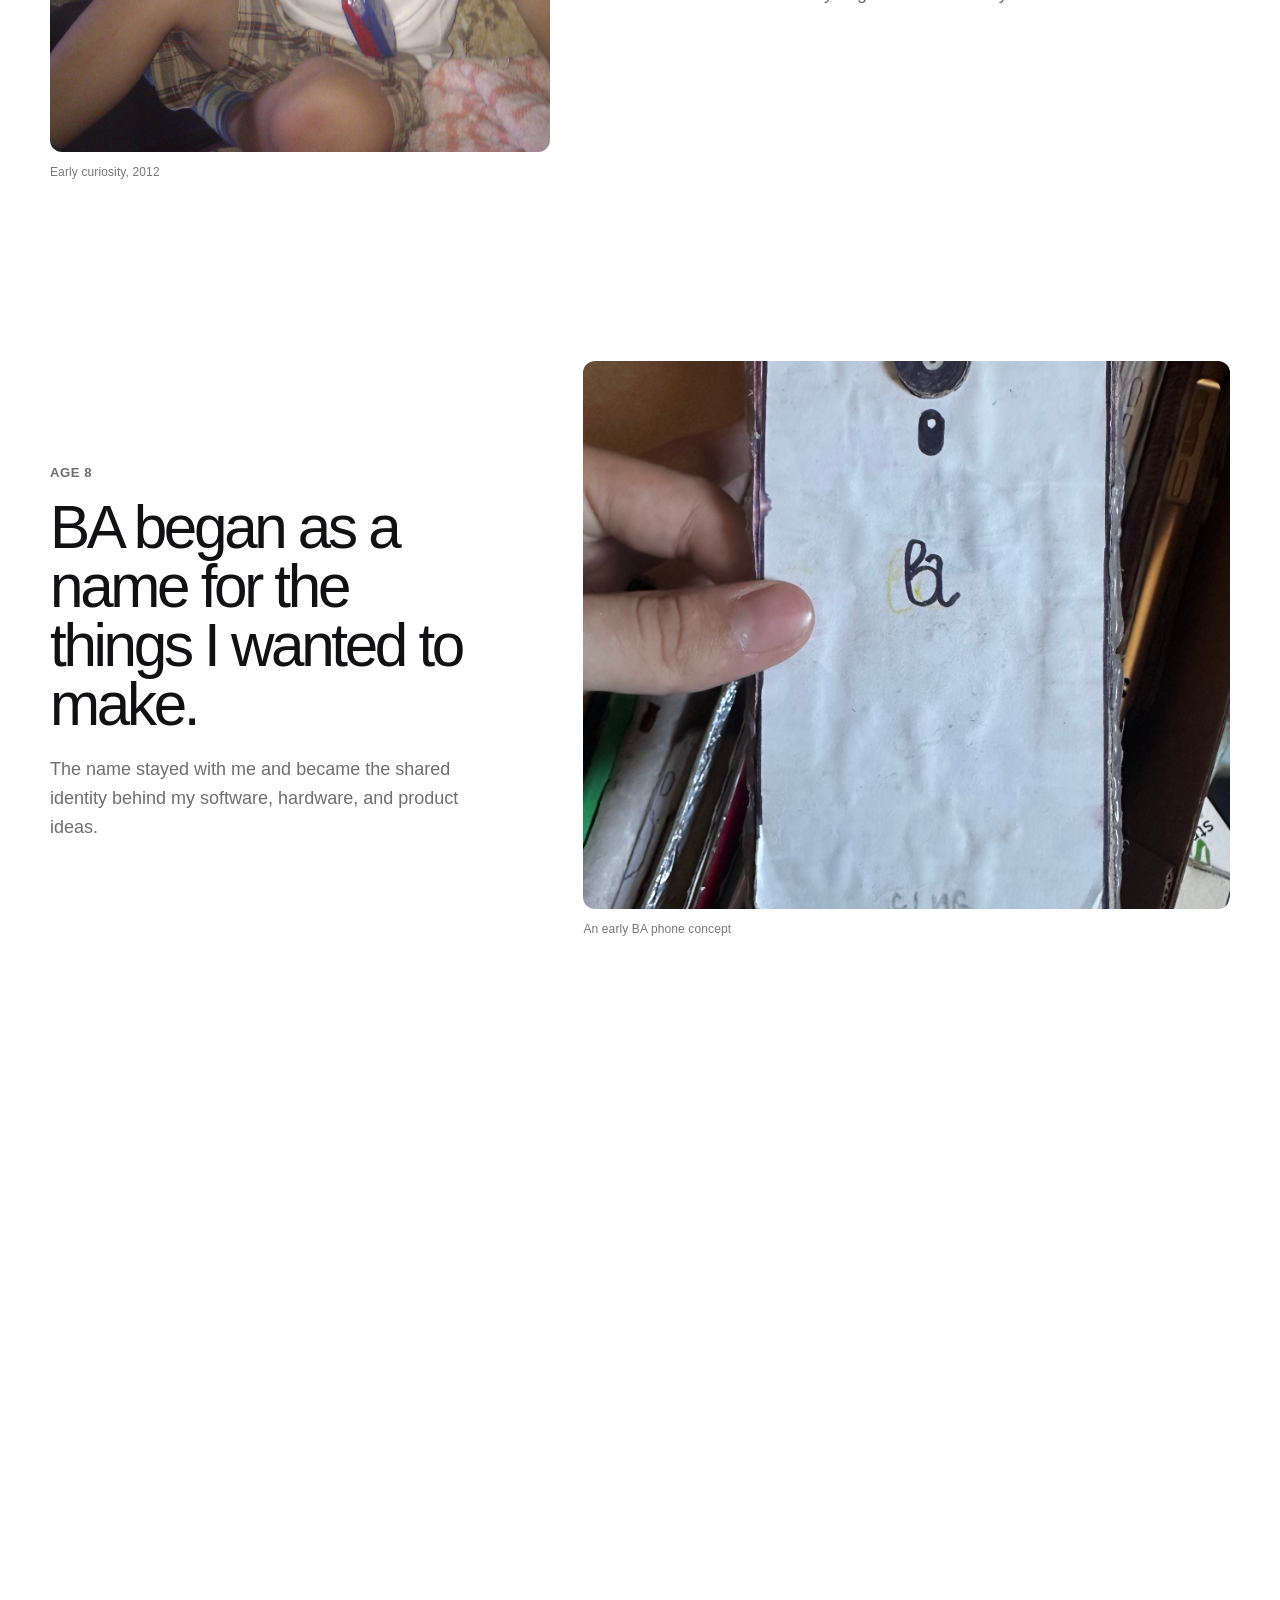
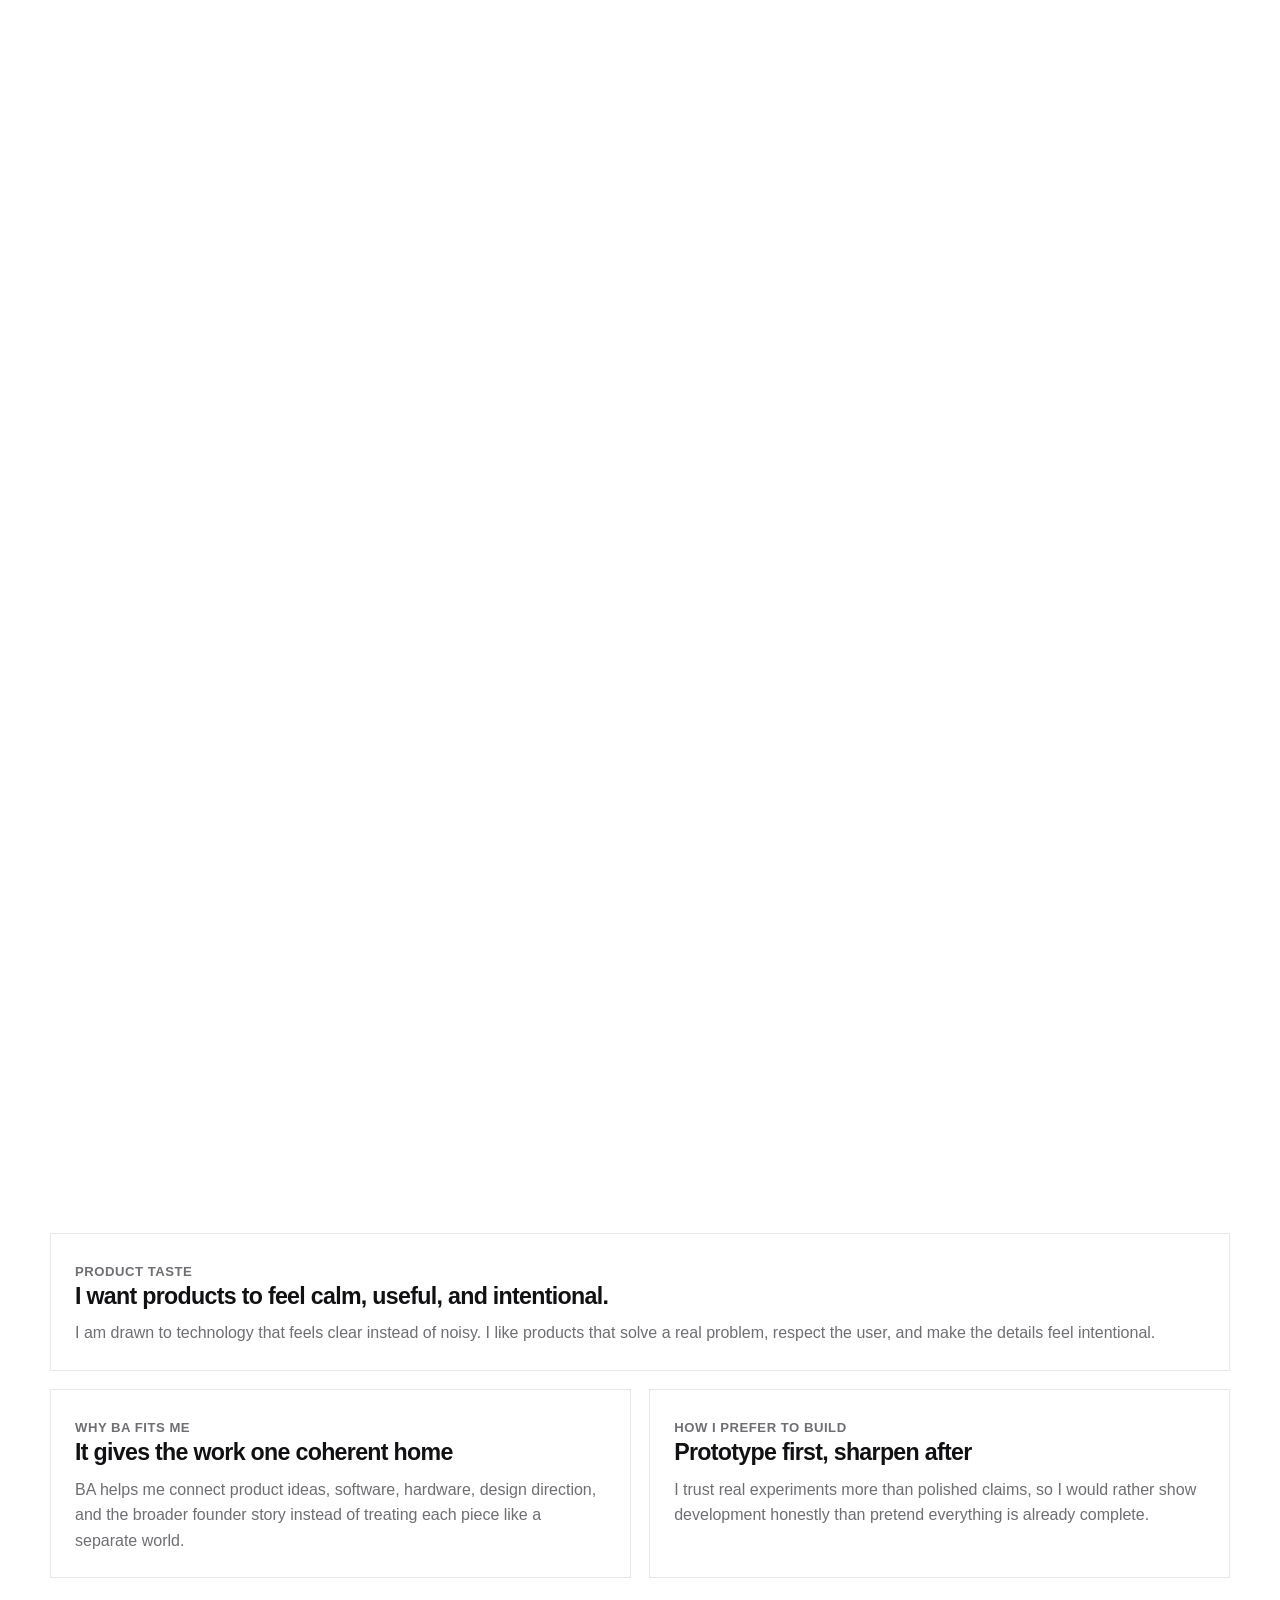
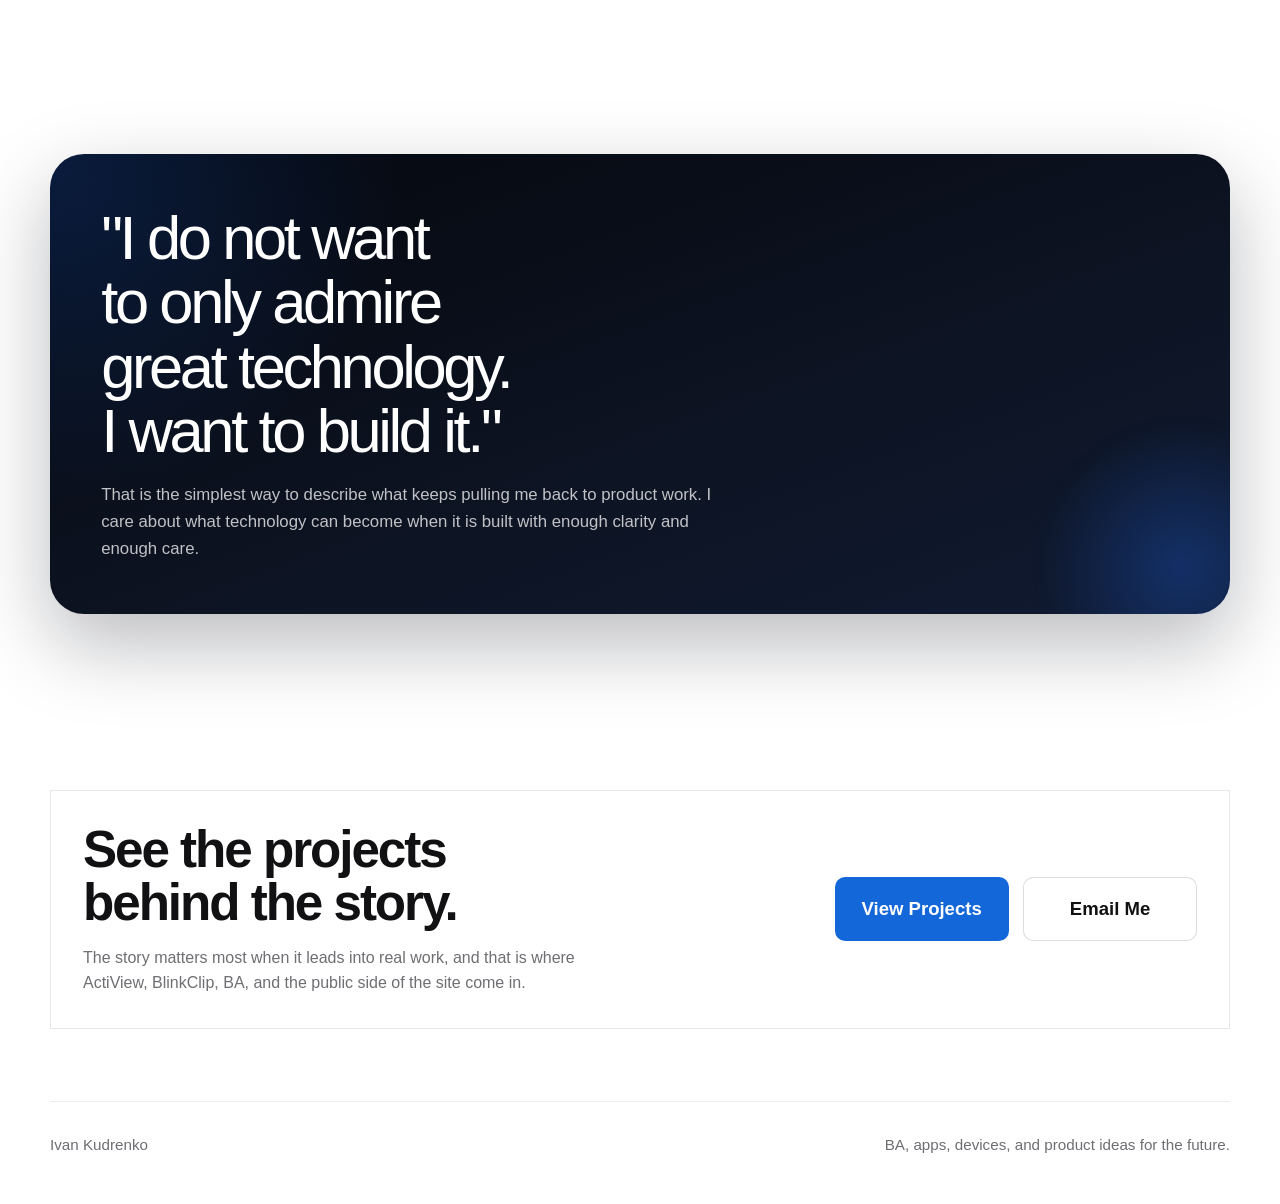
==== commit 3e511a7a: "Redesign BA portfolio experience" ====
--- a/about/index.html
+++ b/about/index.html
@@ -8,21 +8,16 @@
       content="I am Ivan Kudrenko. This is the fuller story behind BA, my education, my product direction, and why I care about building technology."
     />
     <title>About Ivan Kudrenko | BA and Product Story</title>
-    <link rel="icon" href="../BA_fav_icon.svg?v=20260728" type="image/svg+xml" />
-    <link rel="stylesheet" href="../styles.css?v=20260728-remove-labels" />
-    <script src="../script.js?v=20260425-home-hash-fix" defer></script>
+    <link rel="icon" href="../BA_new_favicon.svg?v=20260728-2" type="image/svg+xml" />
+    <link rel="stylesheet" href="../styles.css?v=20260912-final-polish" />
+    <script src="../script.js?v=20260912-corrections-4" defer></script>
   </head>
-  <body class="project-page">
+  <body class="project-page about-page">
     <header class="site-header">
       <div class="container header-inner">
         <a class="brand" href="../index.html#home" aria-label="Ivan Kudrenko home">
-          <span class="brand-mark">
-            <img src="../BA_new_logo.svg" alt="BA logo" />
-          </span>
-          <span class="brand-copy">
-            <span class="brand-name">Ivan Kudrenko</span>
-            <span class="brand-tag">Founder portfolio</span>
-          </span>
+          <span class="brand-mark"><img src="../BA_new_logo.svg" alt="BA" /></span>
+          <span class="brand-name">Ivan Kudrenko</span>
         </a>
 
         <button
@@ -38,77 +33,44 @@
         </button>
 
         <nav class="site-nav" id="site-nav" aria-label="Primary">
-          <a class="nav-link" href="../index.html#home">Home</a>
-          <a class="nav-link active" href="#about">About</a>
-          <a class="nav-link" href="../index.html#projects">Projects</a>
-          <a class="nav-link" href="../index.html#vision">Vision</a>
+          <details class="nav-projects">
+            <summary class="nav-link projects-summary" data-section="projects">Projects <span aria-hidden="true">⌄</span></summary>
+            <div class="projects-menu">
+              <a href="../projects/activeview/"><span>ActiView</span><small>Prototype</small></a>
+              <a href="../projects/blinkclip/"><span>BlinkClip</span><small>macOS utility</small></a>
+              <a href="../shadow-box/"><span>Shadow Box</span><small>Playable game</small></a>
+              <a href="../projects/ba/"><span>BA</span><small>Identity</small></a>
+              <a href="../projects/youtube/"><span>YouTube</span><small>Videos & process</small></a>
+            </div>
+          </details>
+          <a class="nav-link" href="../index.html#story">Story</a>
+          <a class="nav-link active" data-section="about" href="#about">About</a>
           <a class="nav-link" href="../index.html#contact">Contact</a>
         </nav>
-
-        <a class="button button-primary header-cta" href="../index.html#projects">
-          View Projects
-        </a>
       </div>
     </header>
 
     <main>
       <section class="section project-page-hero" id="about" data-nav="about">
-        <div class="container project-page-grid">
+        <div class="container project-page-grid about-hero-grid">
           <div class="project-page-copy" data-reveal>
             <a class="back-link" href="../index.html#about">&larr; Back to Home</a>
             <span class="section-label">About Ivan</span>
-            <h1>I have been building toward BA since I was a kid.</h1>
+            <h1>I have been building toward BA since I was eight.</h1>
             <p class="project-page-lead">
-              I am Ivan Kudrenko. I care about technology because the best
-              products feel personal, useful, and beautifully intentional when
-              they are built with real care.
+              I am Ivan Kudrenko. I make software, devices, and experiments that
+              turn a long-running interest in technology into real products.
             </p>
-
-            <div class="project-page-meta">
-              <span class="status-pill">Founder story</span>
-              <span class="project-meta-chip">BA since age 8</span>
-              <span class="project-meta-chip">Ukraine and Andrews Osborne Academy</span>
-            </div>
-
-            <p class="project-page-note">
-              This is the fuller version of the story behind my products, my
-              brand, and why I am building in the first place.
-            </p>
-
-            <div class="project-page-actions">
-              <a class="button button-primary" href="../index.html#projects">See what I am building</a>
-              <a class="button button-secondary" href="../index.html#contact">Contact me</a>
-            </div>
-          </div>
-
-          <div class="about-panels" data-reveal>
-            <article class="info-panel">
-              <span class="panel-kicker">What has always been there</span>
-              <h3>Devices, interfaces, and future products</h3>
-              <p>
-                I have been drawn to technology since early childhood, especially
-                the feeling that a product could be reimagined into something
-                clearer and more useful.
-              </p>
-            </article>
-            <article class="info-panel info-panel-emphasis">
-              <span class="panel-kicker">What BA means to me</span>
-              <h3>One name behind a long direction</h3>
-              <p>
-                BA is not just a label. It is the identity I want behind the
-                software, hardware, and future devices I keep imagining and now
-                keep building toward.
-              </p>
-            </article>
-            <article class="info-panel">
-              <span class="panel-kicker">What I care about now</span>
-              <h3>Real work over distant product fantasy</h3>
-              <p>
-                I want the things I build to move from idea to prototype to
-                believable product, even if that happens gradually.
-              </p>
-            </article>
-          </div>
+            <a class="about-text-link" href="../index.html#projects">See what I am building <span aria-hidden="true">→</span></a>
+          </div>
+
+          <figure class="about-hero-portrait" data-reveal>
+            <img
+              src="../media for baproj/Ivan's photos/no background/Ivan in fron of camera 2026 no background.png"
+              alt="Ivan Kudrenko in front of a camera in 2026"
+            />
+            <figcaption>Ivan, 2026</figcaption>
+          </figure>
         </div>
       </section>
 
@@ -116,83 +78,74 @@
         <div class="container">
           <div class="section-heading" data-reveal>
             <span class="section-label">My Story</span>
-            <h2>The through-line has stayed surprisingly consistent: curiosity first, product direction second, BA always in the background.</h2>
-          </div>
-
-          <ol class="timeline">
-            <li class="timeline-item" data-reveal>
-              <span class="timeline-step">01</span>
-              <div class="timeline-card">
+            <h2>Curiosity became a direction.</h2>
+          </div>
+
+          <div class="about-history">
+            <article class="about-history-moment about-history-early" data-reveal>
+              <figure>
+                <img
+                  src="../media for baproj/Ivan's photos/Ivan with phone2012.JPG"
+                  alt="Ivan holding a phone as a child in 2012"
+                  loading="lazy"
+                />
+                <figcaption>Early curiosity, 2012</figcaption>
+              </figure>
+              <div class="about-history-copy">
                 <span class="panel-kicker">Early childhood</span>
-                <h3>I started with fascination, not with a plan</h3>
-                <p>
-                  I was interested in technology, devices, and how products were
-                  designed from a young age. I kept imagining better versions of
-                  things instead of only admiring what already existed.
-                </p>
-              </div>
-            </li>
-            <li class="timeline-item" data-reveal>
-              <span class="timeline-step">02</span>
-              <div class="timeline-card">
+                <h3>I kept imagining what devices could become.</h3>
+                <p>Technology interested me before I had a plan for it. I was always looking at devices, interfaces, and how they might work differently.</p>
+              </div>
+            </article>
+
+            <article class="about-history-moment about-history-ba" data-reveal>
+              <div class="about-history-copy">
                 <span class="panel-kicker">Age 8</span>
-                <h3>BA appeared early and never really left</h3>
-                <p>
-                  I came up with the name BA when I was 8. At the time it was
-                  just a name that felt right, but over time it became the
-                  clearest identity for the kind of products I wanted to build.
-                </p>
-              </div>
-            </li>
-            <li class="timeline-item" data-reveal>
-              <span class="timeline-step">03</span>
-              <div class="timeline-card">
+                <h3>BA began as a name for the things I wanted to make.</h3>
+                <p>The name stayed with me and became the shared identity behind my software, hardware, and product ideas.</p>
+              </div>
+              <figure>
+                <img
+                  src="../media for baproj/first-phone-with-ba-logo.jpg"
+                  alt="An early handmade phone concept with the BA logo"
+                  loading="lazy"
+                />
+                <figcaption>An early BA phone concept</figcaption>
+              </figure>
+            </article>
+
+            <article class="about-history-moment about-history-ukraine" data-reveal>
+              <figure>
+                <img
+                  src="../media for baproj/Ivan's photos/Ivan with cardboard phone 2016.png"
+                  alt="Ivan showing a cardboard phone prototype in 2016"
+                  loading="lazy"
+                />
+                <figcaption>Making a cardboard phone, 2016</figcaption>
+              </figure>
+              <div class="about-history-copy">
                 <span class="panel-kicker">Ukraine</span>
-                <h3>Waldorf school reinforced creativity and independence</h3>
-                <p>
-                  Studying in Ukraine at a Waldorf school shaped the way I
-                  think. Creativity, imagination, and independent thought were
-                  treated as important parts of learning, not extras.
-                </p>
-              </div>
-            </li>
-            <li class="timeline-item" data-reveal>
-              <span class="timeline-step">04</span>
-              <div class="timeline-card">
-                <span class="panel-kicker">Andrews Osborne Academy</span>
-                <h3>My direction became more focused</h3>
-                <p>
-                  Later, at Andrews Osborne Academy, I kept developing my ideas,
-                  projects, and sense of direction in a broader academic
-                  environment.
-                </p>
-              </div>
-            </li>
-            <li class="timeline-item" data-reveal>
-              <span class="timeline-step">05</span>
-              <div class="timeline-card">
-                <span class="panel-kicker">Current work</span>
-                <h3>ActiView, BlinkClip, BA, and public sharing</h3>
-                <p>
-                  Right now I am building projects like ActiView and BlinkClip,
-                  shaping BA into a clearer product identity, and using public
-                  work to make the process visible.
-                </p>
-              </div>
-            </li>
-            <li class="timeline-item" data-reveal>
-              <span class="timeline-step">06</span>
-              <div class="timeline-card">
-                <span class="panel-kicker">Long-term goal</span>
-                <h3>I want to build products that feel lasting</h3>
-                <p>
-                  My goal is to create products that combine software, hardware,
-                  design, and real everyday usefulness in a way that feels calm,
-                  sharp, and thoughtful.
-                </p>
-              </div>
-            </li>
-          </ol>
+                <h3>School made room for creativity and independent thought.</h3>
+                <p>At my Waldorf school in Ukraine, making and imagination were part of learning. That gave my early product ideas room to grow.</p>
+              </div>
+            </article>
+
+            <article class="about-history-moment about-history-now" data-reveal>
+              <div class="about-history-copy">
+                <span class="panel-kicker">Now</span>
+                <h3>The ideas are becoming working products.</h3>
+                <p>At Andrews Osborne Academy and beyond, the direction became clearer. Today I am building ActiView, BlinkClip, and the wider BA product identity.</p>
+              </div>
+              <figure>
+                <img
+                  src="../media for baproj/Ivan's photos/Actiview presentation as a year project in waldorf school 2025/Ivan presenting Actiview in the waldorf school as a year project 2025.png"
+                  alt="Ivan presenting the ActiView prototype as a school project in 2025"
+                  loading="lazy"
+                />
+                <figcaption>Presenting ActiView, 2025</figcaption>
+              </figure>
+            </article>
+          </div>
         </div>
       </section>
 
--- a/styles.css
+++ b/styles.css
@@ -29,6 +29,1059 @@
   --transition: 220ms ease;
 }
 
+/* ================================================================
+   2026 homepage editorial redesign
+   Scoped to .home-page so existing project pages keep their identity.
+   ================================================================ */
+
+.home-page {
+  --ba-blue: #1467d9;
+  --ink: #111113;
+  --quiet: #6e6e73;
+  --paper: #ffffff;
+  --soft: #f5f5f7;
+  --hairline: #dedee3;
+  --container: min(1280px, calc(100vw - clamp(40px, 8vw, 128px)));
+  margin: 0;
+  min-width: 320px;
+  overflow-x: hidden;
+  color: var(--ink);
+  background: var(--paper);
+  font-family: -apple-system, BlinkMacSystemFont, "Inter", "Helvetica Neue",
+    "Segoe UI", sans-serif;
+  font-size: 17px;
+  line-height: 1.55;
+}
+
+.home-page::before {
+  display: none;
+}
+
+.home-page .container {
+  width: var(--container);
+  margin-inline: auto;
+}
+
+.home-page .site-header {
+  position: fixed;
+  inset: 0 0 auto;
+  z-index: 20;
+  height: 76px;
+  padding: 0;
+  background: rgba(255, 255, 255, 0);
+  transition: background-color 180ms ease, border-color 180ms ease;
+}
+
+.home-page .site-header.scrolled {
+  background: rgba(255, 255, 255, 0.96);
+  border-bottom: 1px solid rgba(17, 17, 19, 0.08);
+}
+
+.home-page .header-inner,
+.home-page .site-header.scrolled .header-inner {
+  display: flex;
+  align-items: center;
+  justify-content: space-between;
+  width: var(--container);
+  height: 76px;
+  padding: 0;
+  border: 0;
+  border-radius: 0;
+  background: transparent;
+  box-shadow: none;
+  backdrop-filter: none;
+}
+
+.home-page .brand {
+  display: inline-flex;
+  align-items: center;
+  gap: 14px;
+  min-height: 48px;
+  color: var(--ink);
+  text-decoration: none;
+}
+
+.home-page .brand-mark {
+  display: block;
+  width: 25px;
+  height: 36px;
+  padding: 0;
+  border: 0;
+  border-radius: 0;
+  background: transparent;
+  box-shadow: none;
+}
+
+.home-page .brand-mark img {
+  width: 100%;
+  height: 100%;
+  object-fit: contain;
+}
+
+.home-page .brand-name {
+  font-size: 15px;
+  font-weight: 600;
+  letter-spacing: -0.01em;
+}
+
+.home-page .site-nav {
+  display: flex;
+  align-items: center;
+  gap: clamp(24px, 3vw, 46px);
+  padding: 0;
+  border: 0;
+  border-radius: 0;
+  background: transparent;
+  box-shadow: none;
+}
+
+.home-page .nav-link {
+  position: relative;
+  min-height: 44px;
+  padding: 11px 0;
+  border-radius: 0;
+  color: #3d3d42;
+  font-size: 14px;
+  font-weight: 500;
+  text-decoration: none;
+  transition: color 160ms ease;
+}
+
+.home-page .nav-link::after {
+  content: "";
+  position: absolute;
+  right: 0;
+  bottom: 7px;
+  left: 0;
+  height: 1px;
+  background: var(--ba-blue);
+  transform: scaleX(0);
+  transform-origin: right;
+  transition: transform 180ms ease;
+}
+
+.home-page .nav-link:hover,
+.home-page .nav-link:focus-visible,
+.home-page .nav-link.active {
+  color: var(--ba-blue);
+  background: transparent;
+}
+
+.home-page .nav-link:hover::after,
+.home-page .nav-link:focus-visible::after,
+.home-page .nav-link.active::after {
+  transform: scaleX(1);
+  transform-origin: left;
+}
+
+.home-page .nav-toggle {
+  display: none;
+}
+
+.home-page .hero {
+  position: relative;
+  min-height: max(700px, 100svh);
+  padding-top: 76px;
+  overflow: hidden;
+}
+
+.home-page .hero-grid {
+  display: grid;
+  grid-template-columns: minmax(0, 0.88fr) minmax(480px, 1.12fr);
+  align-items: end;
+  min-height: calc(max(700px, 100svh) - 76px);
+}
+
+.home-page .hero-copy {
+  z-index: 2;
+  align-self: center;
+  padding: 4vh 0 9vh;
+}
+
+.home-page .hero h1,
+.home-page .editorial-heading h2,
+.home-page .ba-layout h2,
+.home-page .contact-layout h2 {
+  margin: 0;
+  font-family: "Helvetica Neue", "Inter Tight", -apple-system,
+    BlinkMacSystemFont, "Segoe UI", sans-serif;
+  font-weight: 200;
+  letter-spacing: -0.065em;
+}
+
+.home-page .hero h1 {
+  max-width: 7ch;
+  font-size: clamp(78px, 9.5vw, 148px);
+  line-height: 0.84;
+}
+
+.home-page .hero-copy > p {
+  margin: 34px 0 22px;
+  color: var(--quiet);
+  font-size: clamp(18px, 1.7vw, 23px);
+  letter-spacing: -0.02em;
+}
+
+.home-page .text-link {
+  display: inline-flex;
+  align-items: center;
+  gap: 8px;
+  min-height: 44px;
+  color: var(--ba-blue);
+  font-size: 16px;
+  font-weight: 600;
+  text-decoration: none;
+}
+
+.home-page .text-link span {
+  transition: transform 180ms ease;
+}
+
+.home-page .text-link:hover span,
+.home-page .text-link:focus-visible span {
+  transform: translateY(3px);
+}
+
+.home-page .hero-photo {
+  align-self: end;
+  width: min(770px, 62vw);
+  margin: 0 -10vw -1px -6vw;
+}
+
+.home-page .hero-photo img {
+  display: block;
+  width: 100%;
+  height: auto;
+}
+
+.home-page .work-section,
+.home-page .story-section,
+.home-page .ba-section,
+.home-page .contact-section {
+  padding: clamp(96px, 12vw, 170px) 0;
+  scroll-margin-top: 76px;
+}
+
+.home-page .work-section {
+  background: var(--soft);
+}
+
+.home-page .editorial-heading {
+  display: grid;
+  grid-template-columns: minmax(130px, 0.3fr) 1fr;
+  align-items: start;
+  margin-bottom: clamp(58px, 8vw, 112px);
+}
+
+.home-page .section-index {
+  margin: 10px 0 0;
+  color: var(--ba-blue);
+  font-size: 13px;
+  font-weight: 650;
+  letter-spacing: 0.07em;
+  text-transform: uppercase;
+}
+
+.home-page .editorial-heading h2 {
+  max-width: 920px;
+  font-size: clamp(56px, 7.5vw, 108px);
+  line-height: 0.94;
+}
+
+.home-page .project-list {
+  display: grid;
+  gap: clamp(72px, 10vw, 142px);
+}
+
+.home-page .project-preview {
+  display: block;
+  color: inherit;
+  text-decoration: none;
+}
+
+.home-page .project-preview-wide {
+  width: min(100%, 1120px);
+}
+
+.home-page .project-preview-wide:nth-child(2) {
+  margin-left: auto;
+}
+
+.home-page .project-art {
+  overflow: hidden;
+  background: transparent;
+}
+
+.home-page .project-art img {
+  display: block;
+  width: 100%;
+  height: auto;
+  transform: scale(1);
+  transition: transform 260ms cubic-bezier(0.2, 0.7, 0.2, 1);
+}
+
+.home-page .project-caption {
+  display: grid;
+  grid-template-columns: minmax(220px, 0.55fr) minmax(260px, 0.45fr);
+  gap: 32px;
+  padding-top: 24px;
+}
+
+.home-page .project-caption > div {
+  display: flex;
+  align-items: baseline;
+  gap: 16px;
+}
+
+.home-page .project-caption h3 {
+  margin: 0;
+  font-size: clamp(27px, 3vw, 42px);
+  font-weight: 400;
+  line-height: 1;
+  letter-spacing: -0.045em;
+  transition: color 180ms ease;
+}
+
+.home-page .project-status {
+  color: var(--quiet);
+  font-size: 12px;
+  font-weight: 550;
+  letter-spacing: 0.02em;
+  white-space: nowrap;
+}
+
+.home-page .project-caption p {
+  max-width: 470px;
+  margin: 1px 0 0;
+  color: var(--quiet);
+  font-size: 17px;
+  line-height: 1.55;
+}
+
+.home-page .project-preview:hover .project-art img,
+.home-page .project-preview:focus-visible .project-art img {
+  transform: scale(1.015);
+}
+
+.home-page .project-preview:hover h3,
+.home-page .project-preview:focus-visible h3 {
+  color: var(--ba-blue);
+}
+
+.home-page .project-pair {
+  display: grid;
+  grid-template-columns: 0.95fr 1.05fr;
+  align-items: start;
+  gap: clamp(36px, 6vw, 84px);
+}
+
+.home-page .project-pair .project-preview:last-child {
+  margin-top: clamp(90px, 12vw, 160px);
+}
+
+.home-page .project-pair .project-caption {
+  display: block;
+}
+
+.home-page .project-pair .project-caption p {
+  margin-top: 15px;
+}
+
+.home-page .story-section {
+  padding-bottom: clamp(112px, 16vw, 220px);
+}
+
+.home-page .story-heading h2 {
+  max-width: 990px;
+}
+
+.home-page .story-grid {
+  display: grid;
+  gap: clamp(120px, 17vw, 240px);
+}
+
+.home-page .story-moment {
+  display: grid;
+  align-items: center;
+}
+
+.home-page .story-moment figure {
+  margin: 0;
+  overflow: hidden;
+  background: var(--soft);
+}
+
+.home-page .story-moment figure img {
+  display: block;
+  width: 100%;
+  height: 100%;
+  object-fit: cover;
+}
+
+.home-page .story-moment time,
+.home-page .story-kicker {
+  display: block;
+  margin: 0 0 18px;
+  color: var(--ba-blue);
+  font-size: 13px;
+  font-weight: 650;
+  letter-spacing: 0.08em;
+  text-transform: uppercase;
+}
+
+.home-page .story-moment h3 {
+  max-width: 560px;
+  margin: 0;
+  font-family: "Helvetica Neue", "Inter Tight", sans-serif;
+  font-size: clamp(42px, 6vw, 82px);
+  font-weight: 200;
+  line-height: 0.98;
+  letter-spacing: -0.055em;
+}
+
+.home-page .story-moment p {
+  max-width: 430px;
+  margin: 24px 0 0;
+  color: var(--quiet);
+  font-size: 18px;
+}
+
+.home-page .story-early {
+  grid-template-columns: minmax(260px, 0.58fr) minmax(300px, 0.42fr);
+  gap: clamp(54px, 9vw, 130px);
+}
+
+.home-page .story-early figure {
+  width: min(100%, 500px);
+  aspect-ratio: 0.7;
+}
+
+.home-page .story-making {
+  grid-template-columns: minmax(280px, 0.36fr) minmax(420px, 0.64fr);
+  gap: clamp(54px, 8vw, 120px);
+}
+
+.home-page .story-making figure {
+  aspect-ratio: 1.35;
+}
+
+.home-page .story-ba {
+  grid-template-columns: minmax(420px, 0.6fr) minmax(280px, 0.4fr);
+  gap: clamp(54px, 9vw, 130px);
+}
+
+.home-page .story-ba .ba-artifact {
+  justify-self: end;
+  width: min(100%, 560px);
+  aspect-ratio: 0.78;
+}
+
+.home-page .story-present {
+  grid-template-columns: minmax(480px, 0.68fr) minmax(260px, 0.32fr);
+  align-items: end;
+  gap: clamp(42px, 7vw, 100px);
+}
+
+.home-page .story-present figure {
+  aspect-ratio: 1.18;
+}
+
+.home-page .process-note {
+  display: grid;
+  grid-template-columns: 1fr 1fr;
+  gap: clamp(50px, 9vw, 130px);
+  margin: clamp(130px, 18vw, 250px) 0 0 auto;
+  padding-top: 34px;
+  border-top: 1px solid var(--hairline);
+}
+
+.home-page .process-note p:first-child {
+  margin: 0;
+  font-family: "Helvetica Neue", "Inter Tight", sans-serif;
+  font-size: clamp(40px, 5.5vw, 74px);
+  font-weight: 200;
+  line-height: 1;
+  letter-spacing: -0.055em;
+}
+
+.home-page .process-note p:last-child {
+  max-width: 510px;
+  margin: 6px 0 0;
+  color: var(--quiet);
+  font-size: 19px;
+}
+
+.home-page .ba-section {
+  background: var(--soft);
+}
+
+.home-page .ba-layout {
+  display: grid;
+  grid-template-columns: minmax(180px, 0.28fr) minmax(400px, 0.72fr);
+  gap: clamp(60px, 10vw, 150px);
+  align-items: center;
+}
+
+.home-page .ba-layout > img {
+  justify-self: center;
+  width: min(210px, 18vw);
+  max-height: 290px;
+}
+
+.home-page .ba-layout h2,
+.home-page .contact-layout h2 {
+  margin-top: 16px;
+  max-width: 900px;
+  font-size: clamp(52px, 7vw, 100px);
+  line-height: 0.94;
+}
+
+.home-page .ba-layout > div > p:not(.section-index),
+.home-page .contact-layout > div > p:not(.section-index) {
+  max-width: 600px;
+  margin: 30px 0 17px;
+  color: var(--quiet);
+  font-size: 19px;
+}
+
+.home-page .ba-layout .text-link:hover span,
+.home-page .ba-layout .text-link:focus-visible span {
+  transform: translateX(4px);
+}
+
+.home-page .contact-layout {
+  display: grid;
+  grid-template-columns: 1.15fr 0.85fr;
+  gap: clamp(70px, 12vw, 170px);
+}
+
+.home-page .contact-links {
+  align-self: end;
+  display: grid;
+  border-top: 1px solid var(--hairline);
+}
+
+.home-page .contact-links a {
+  display: flex;
+  justify-content: space-between;
+  align-items: center;
+  min-height: 58px;
+  border-bottom: 1px solid var(--hairline);
+  color: var(--ink);
+  font-size: 18px;
+  text-decoration: none;
+  transition: color 160ms ease, padding 160ms ease;
+}
+
+.home-page .contact-links a:hover,
+.home-page .contact-links a:focus-visible {
+  padding-left: 5px;
+  color: var(--ba-blue);
+}
+
+.home-page .site-footer {
+  padding: 26px 0;
+  border-top: 1px solid var(--hairline);
+  background: var(--paper);
+}
+
+.home-page .footer-inner {
+  display: flex;
+  justify-content: space-between;
+  gap: 20px;
+}
+
+.home-page .footer-inner p {
+  margin: 0;
+  color: var(--quiet);
+  font-size: 13px;
+}
+
+.home-page :focus-visible {
+  outline: 2px solid var(--ba-blue);
+  outline-offset: 5px;
+}
+
+@media (max-width: 900px) {
+  .home-page .hero-grid {
+    grid-template-columns: minmax(0, 0.86fr) minmax(390px, 1.14fr);
+  }
+
+  .home-page .hero-photo {
+    margin-right: -18vw;
+  }
+}
+
+@media (max-width: 820px) {
+  .home-page {
+    --container: calc(100vw - 40px);
+  }
+
+  .home-page .site-header,
+  .home-page .header-inner,
+  .home-page .site-header.scrolled .header-inner {
+    height: 66px;
+  }
+
+  .home-page .brand {
+    gap: 11px;
+  }
+
+  .home-page .brand-mark {
+    width: 21px;
+    height: 31px;
+  }
+
+  .home-page .nav-toggle {
+    position: relative;
+    z-index: 2;
+    display: grid;
+    place-content: center;
+    gap: 5px;
+    width: 46px;
+    height: 46px;
+    padding: 0;
+    border: 0;
+    border-radius: 0;
+    background: transparent;
+    box-shadow: none;
+  }
+
+  .home-page .nav-toggle span:not(.sr-only) {
+    display: block;
+    width: 20px;
+    height: 1px;
+    background: var(--ink);
+    transition: transform 160ms ease, opacity 160ms ease;
+  }
+
+  .home-page .nav-toggle span:nth-child(3) {
+    display: none;
+  }
+
+  .home-page .nav-toggle[aria-expanded="true"] span:first-child {
+    transform: translateY(3px) rotate(45deg);
+  }
+
+  .home-page .nav-toggle[aria-expanded="true"] span:nth-child(2) {
+    transform: translateY(-3px) rotate(-45deg);
+  }
+
+  .home-page .site-nav {
+    position: fixed;
+    inset: 66px 0 auto;
+    display: grid;
+    gap: 0;
+    padding: 12px 20px 20px;
+    border: 0;
+    border-bottom: 1px solid var(--hairline);
+    border-radius: 0;
+    background: rgba(255, 255, 255, 0.98);
+    box-shadow: none;
+    transform: translateY(-130%);
+    opacity: 0;
+    visibility: hidden;
+    transition: transform 180ms ease, opacity 180ms ease, visibility 180ms;
+  }
+
+  .home-page .site-nav.is-open {
+    transform: translateY(0);
+    opacity: 1;
+    visibility: visible;
+  }
+
+  .home-page .nav-link {
+    min-height: 50px;
+    padding: 14px 0;
+    font-size: 17px;
+  }
+
+  .home-page .nav-link::after {
+    display: none;
+  }
+
+  .home-page .hero {
+    min-height: 0;
+    padding-top: 66px;
+  }
+
+  .home-page .hero-grid {
+    display: flex;
+    flex-direction: column;
+    min-height: 0;
+  }
+
+  .home-page .hero-copy {
+    align-self: stretch;
+    padding: clamp(62px, 15vw, 88px) 0 30px;
+  }
+
+  .home-page .hero h1 {
+    font-size: clamp(76px, 24vw, 108px);
+    line-height: 0.84;
+  }
+
+  .home-page .hero-copy > p {
+    max-width: 300px;
+    margin: 27px 0 15px;
+    font-size: 18px;
+  }
+
+  .home-page .hero-photo {
+    align-self: center;
+    width: min(620px, 138vw);
+    margin: 0 -38vw 0 -18vw;
+  }
+
+  .home-page .work-section,
+  .home-page .story-section,
+  .home-page .ba-section,
+  .home-page .contact-section {
+    padding: 86px 0;
+  }
+
+  .home-page .editorial-heading {
+    display: block;
+    margin-bottom: 54px;
+  }
+
+  .home-page .section-index {
+    margin: 0 0 16px;
+  }
+
+  .home-page .editorial-heading h2 {
+    font-size: clamp(52px, 16vw, 72px);
+  }
+
+  .home-page .project-list {
+    gap: 76px;
+  }
+
+  .home-page .project-pair {
+    display: grid;
+    grid-template-columns: 1fr;
+    gap: 76px;
+  }
+
+  .home-page .project-pair .project-preview:last-child {
+    margin-top: 0;
+  }
+
+  .home-page .project-caption,
+  .home-page .project-pair .project-caption {
+    display: block;
+    padding-top: 18px;
+  }
+
+  .home-page .project-caption h3 {
+    font-size: 30px;
+  }
+
+  .home-page .project-caption p,
+  .home-page .project-pair .project-caption p {
+    margin-top: 14px;
+    font-size: 16px;
+  }
+
+  .home-page .story-grid {
+    gap: 105px;
+  }
+
+  .home-page .story-moment,
+  .home-page .story-early,
+  .home-page .story-making,
+  .home-page .story-ba,
+  .home-page .story-present {
+    display: flex;
+    flex-direction: column;
+    align-items: stretch;
+    gap: 32px;
+  }
+
+  .home-page .story-making > div {
+    order: 2;
+  }
+
+  .home-page .story-moment figure,
+  .home-page .story-early figure,
+  .home-page .story-ba .ba-artifact {
+    width: 100%;
+  }
+
+  .home-page .story-early figure {
+    aspect-ratio: 0.83;
+  }
+
+  .home-page .story-early figure img {
+    object-position: center 24%;
+  }
+
+  .home-page .story-making figure {
+    aspect-ratio: 1.12;
+  }
+
+  .home-page .story-moment h3 {
+    font-size: clamp(45px, 14vw, 64px);
+  }
+
+  .home-page .story-moment p {
+    margin-top: 18px;
+    font-size: 17px;
+  }
+
+  .home-page .process-note {
+    display: block;
+    margin-top: 110px;
+  }
+
+  .home-page .process-note p:last-child {
+    margin-top: 30px;
+    font-size: 17px;
+  }
+
+  .home-page .ba-layout {
+    display: block;
+  }
+
+  .home-page .ba-layout > img {
+    justify-self: auto;
+    width: 82px;
+    height: 116px;
+    margin-bottom: 54px;
+  }
+
+  .home-page .ba-layout h2,
+  .home-page .contact-layout h2 {
+    font-size: clamp(51px, 15.5vw, 69px);
+  }
+
+  .home-page .ba-layout > div > p:not(.section-index),
+  .home-page .contact-layout > div > p:not(.section-index) {
+    margin-top: 24px;
+    font-size: 17px;
+  }
+
+  .home-page .contact-layout {
+    display: block;
+  }
+
+  .home-page .contact-links {
+    margin-top: 58px;
+  }
+
+  .home-page .footer-inner {
+    display: block;
+  }
+
+  .home-page .footer-inner p + p {
+    margin-top: 4px;
+  }
+}
+
+@media (max-width: 360px) {
+  .home-page .hero h1 {
+    font-size: 73px;
+  }
+
+  .home-page .brand-name {
+    font-size: 14px;
+  }
+}
+
+@media (prefers-reduced-motion: reduce) {
+  .home-page *,
+  .home-page *::before,
+  .home-page *::after {
+    scroll-behavior: auto !important;
+    transition-duration: 0.01ms !important;
+    animation-duration: 0.01ms !important;
+  }
+
+  .home-page [data-reveal] {
+    opacity: 1;
+    transform: none;
+  }
+}
+
+/* Quiet shared baseline for existing inner pages. */
+body.project-page:not(.project-page-shadow-box) {
+  --accent: #1467d9;
+  --accent-strong: #0f55b6;
+  --accent-soft: rgba(20, 103, 217, 0.08);
+  --text: #111113;
+  --muted: #6e6e73;
+  --line: rgba(17, 17, 19, 0.12);
+  --bg: #ffffff;
+  --bg-soft: #f5f5f7;
+  background: #ffffff;
+  font-family: -apple-system, BlinkMacSystemFont, "Inter", "Helvetica Neue",
+    "Segoe UI", sans-serif;
+}
+
+body.project-page:not(.project-page-shadow-box)::before {
+  display: none;
+}
+
+body.project-page:not(.project-page-shadow-box) .site-header {
+  padding-top: 0;
+}
+
+body.project-page:not(.project-page-shadow-box) .header-inner,
+body.project-page:not(.project-page-shadow-box) .site-header.scrolled .header-inner {
+  min-height: 76px;
+  padding: 0;
+  border: 0;
+  border-radius: 0;
+  background: rgba(255, 255, 255, 0.96);
+  box-shadow: none;
+  backdrop-filter: none;
+}
+
+body.project-page:not(.project-page-shadow-box) .brand-mark {
+  width: 25px;
+  height: 36px;
+  padding: 0;
+  border: 0;
+  border-radius: 0;
+  background: transparent;
+  box-shadow: none;
+}
+
+body.project-page:not(.project-page-shadow-box) .brand-copy {
+  gap: 0;
+}
+
+body.project-page:not(.project-page-shadow-box) .brand-tag,
+body.project-page:not(.project-page-shadow-box) .header-cta {
+  display: none;
+}
+
+body.project-page:not(.project-page-shadow-box) .site-nav {
+  padding: 0;
+  border: 0;
+  border-radius: 0;
+  background: transparent;
+  box-shadow: none;
+}
+
+body.project-page:not(.project-page-shadow-box) .nav-link {
+  background: transparent;
+}
+
+body.project-page:not(.project-page-shadow-box) .nav-link:hover,
+body.project-page:not(.project-page-shadow-box) .nav-link:focus-visible,
+body.project-page:not(.project-page-shadow-box) .nav-link.active {
+  color: #1467d9;
+  background: transparent;
+}
+
+body.project-page:not(.project-page-shadow-box) .project-page-hero {
+  padding-top: clamp(8rem, 13vw, 12rem);
+}
+
+body.project-page:not(.project-page-shadow-box) .project-page-hero::before {
+  display: none;
+}
+
+body.project-page:not(.project-page-shadow-box) .product-hero::before {
+  display: none;
+}
+
+body.project-page:not(.project-page-shadow-box) .project-page-copy h1,
+body.project-page:not(.project-page-shadow-box) .product-hero-copy h1,
+body.project-page:not(.project-page-shadow-box) .section-heading h2,
+body.project-page:not(.project-page-shadow-box) .vision-card blockquote {
+  font-family: "Helvetica Neue", "Inter Tight", -apple-system,
+    BlinkMacSystemFont, "Segoe UI", sans-serif;
+  font-weight: 250;
+  letter-spacing: -0.055em;
+}
+
+body.project-page:not(.project-page-shadow-box) .project-page-copy h1 {
+  font-size: clamp(3.8rem, 7vw, 7.4rem);
+  line-height: 0.92;
+}
+
+body.project-page:not(.project-page-shadow-box) .product-hero {
+  padding-top: clamp(8rem, 13vw, 12rem);
+  background: #ffffff;
+}
+
+body.project-page:not(.project-page-shadow-box) .product-hero-copy h1 {
+  font-size: clamp(3.6rem, 6.4vw, 6.9rem);
+  font-weight: 250;
+  line-height: 0.92;
+}
+
+body.project-page:not(.project-page-shadow-box) .section-label {
+  width: fit-content;
+  padding: 0;
+  border: 0;
+  border-radius: 0;
+  background: transparent;
+  color: #1467d9;
+  font-size: 0.76rem;
+  letter-spacing: 0.08em;
+}
+
+body.project-page:not(.project-page-shadow-box) .surface-card,
+body.project-page:not(.project-page-shadow-box) .info-panel,
+body.project-page:not(.project-page-shadow-box) .detail-card,
+body.project-page:not(.project-page-shadow-box) .timeline-card,
+body.project-page:not(.project-page-shadow-box) .principle-card,
+body.project-page:not(.project-page-shadow-box) .contact-card {
+  border-color: rgba(17, 17, 19, 0.1);
+  border-radius: 0;
+  background: transparent;
+  box-shadow: none;
+  backdrop-filter: none;
+}
+
+body.project-page:not(.project-page-shadow-box) .info-panel + .info-panel,
+body.project-page:not(.project-page-shadow-box) .detail-card + .detail-card {
+  border-top: 1px solid rgba(17, 17, 19, 0.1);
+}
+
+body.project-page:not(.project-page-shadow-box) .project-meta-chip,
+body.project-page:not(.project-page-shadow-box) .status-pill {
+  padding: 0;
+  border: 0;
+  border-radius: 0;
+  background: transparent;
+  box-shadow: none;
+  color: var(--muted);
+}
+
+body.project-page:not(.project-page-shadow-box) .button {
+  border-radius: 999px;
+  box-shadow: none;
+}
+
+@media (max-width: 880px) {
+  body.project-page:not(.project-page-shadow-box) .header-inner,
+  body.project-page:not(.project-page-shadow-box) .site-header.scrolled .header-inner {
+    min-height: 66px;
+  }
+
+  body.project-page:not(.project-page-shadow-box) .nav-toggle {
+    border: 0;
+    border-radius: 0;
+    background: transparent;
+    box-shadow: none;
+  }
+
+  body.project-page:not(.project-page-shadow-box) .site-nav {
+    top: 66px;
+    position: fixed;
+    border: 0;
+    border-bottom: 1px solid rgba(17, 17, 19, 0.1);
+    border-radius: 0;
+    background: rgba(255, 255, 255, 0.98);
+    box-shadow: none;
+    backdrop-filter: none;
+  }
+}
+
 *,
 *::before,
 *::after {
@@ -1877,8 +2930,7 @@
 
 .product-brand-lockup img {
   width: clamp(170px, 26vw, 220px);
-  filter: grayscale(1) brightness(0.08);
-  opacity: 0.92;
+  opacity: 1;
 }
 
 .solution-grid {
@@ -3029,3 +4081,880 @@
     transform: none;
   }
 }
+
+/* ================================================================
+   Focused correction pass: navigation, project density, and polish.
+   ================================================================ */
+
+html {
+  scroll-behavior: auto;
+}
+
+.home-page .hero-grid {
+  grid-template-columns: minmax(0, 0.76fr) minmax(520px, 1.24fr);
+}
+
+.home-page .hero-photo {
+  width: min(940px, 73vw);
+  margin: 0 -15vw -1px -10vw;
+}
+
+.home-page .story-section,
+.home-page .work-section,
+.home-page .ba-section,
+.home-page .contact-section,
+.project-page .section[id] {
+  scroll-margin-top: 88px;
+}
+
+.home-page .story-section,
+.home-page .work-section {
+  position: relative;
+  isolation: isolate;
+  overflow: clip;
+}
+
+.home-page .work-section {
+  padding-block: clamp(88px, 9vw, 126px);
+}
+
+.home-page .project-heading {
+  display: block;
+  margin-bottom: clamp(42px, 5vw, 66px);
+}
+
+.home-page .project-heading h2 {
+  max-width: none;
+  font-size: clamp(46px, 5vw, 70px);
+  line-height: 0.98;
+}
+
+.home-page .project-list {
+  display: grid;
+  grid-template-columns: repeat(2, minmax(0, 1fr));
+  gap: clamp(64px, 7vw, 92px) clamp(28px, 4vw, 52px);
+}
+
+.home-page .project-preview-wide {
+  width: auto;
+}
+
+.home-page .project-preview-wide:nth-child(2) {
+  margin-left: 0;
+}
+
+.home-page .project-pair {
+  display: contents;
+}
+
+.home-page .project-pair .project-preview:last-child {
+  margin-top: 0;
+}
+
+.home-page .project-art {
+  border-radius: 17px;
+}
+
+.home-page .project-caption,
+.home-page .project-pair .project-caption {
+  display: block;
+  padding-top: 19px;
+}
+
+.home-page .project-caption > div {
+  justify-content: space-between;
+  gap: 14px;
+}
+
+.home-page .project-caption h3 {
+  font-size: clamp(27px, 2.6vw, 36px);
+}
+
+.home-page .project-caption p,
+.home-page .project-pair .project-caption p {
+  max-width: 500px;
+  margin-top: 13px;
+  font-size: 16px;
+}
+
+.home-page .story-moment figure {
+  border-radius: 14px;
+}
+
+body.project-page:not(.project-page-shadow-box) .hero-media-card,
+body.project-page:not(.project-page-shadow-box) .media-story-card,
+body.project-page:not(.project-page-shadow-box) .case-process-card,
+body.project-page:not(.project-page-shadow-box) .detail-hero-shell {
+  overflow: hidden;
+  border-radius: 14px;
+}
+
+body.project-page:not(.project-page-shadow-box) .button,
+body.project-page-shadow-box .button {
+  border-radius: 10px;
+}
+
+.project-page:not(.project-page-shadow-box) .button-primary {
+  border-color: var(--accent);
+  background: var(--accent);
+  box-shadow: none;
+}
+
+.project-page:not(.project-page-shadow-box) .button-secondary {
+  border-color: rgba(17, 17, 19, 0.14);
+  background: #ffffff;
+  box-shadow: none;
+}
+
+.project-page-actiview {
+  --accent-rgb: 240, 106, 36;
+  --accent: #f06a24;
+  --accent-strong: #d85518;
+}
+
+.project-page-youtube {
+  --accent-rgb: 220, 38, 38;
+  --accent: #dc2626;
+  --accent-strong: #b91c1c;
+}
+
+.home-page .site-header,
+.project-page .site-header {
+  position: fixed;
+  inset: 0 0 auto;
+  z-index: 30;
+  height: 72px;
+  padding: 0;
+  background: transparent;
+  transition: background-color 180ms ease, border-color 180ms ease;
+}
+
+.home-page .site-header.scrolled,
+.project-page:not(.project-page-shadow-box) .site-header.scrolled {
+  border-bottom: 1px solid rgba(17, 17, 19, 0.08);
+  background: rgba(255, 255, 255, 0.97);
+}
+
+.home-page .site-header .header-inner,
+body.project-page:not(.project-page-shadow-box) .site-header .header-inner,
+.home-page .site-header.scrolled .header-inner,
+body.project-page:not(.project-page-shadow-box) .site-header.scrolled .header-inner {
+  display: flex;
+  grid-template-columns: none;
+  align-items: center;
+  justify-content: space-between;
+  width: var(--container);
+  min-height: 72px;
+  height: 72px;
+  margin-inline: auto;
+  padding: 0;
+  border: 0;
+  border-radius: 0;
+  background: transparent;
+  box-shadow: none;
+  backdrop-filter: none;
+}
+
+.home-page .brand,
+.project-page .brand {
+  position: relative;
+  z-index: 42;
+  display: inline-flex;
+  align-items: center;
+  align-self: center;
+  gap: 13px;
+  min-height: 48px;
+  padding: 0;
+}
+
+.home-page .brand-mark,
+.project-page .brand-mark {
+  display: block;
+  width: 24px;
+  height: 35px;
+  padding: 0;
+  border: 0;
+  border-radius: 0;
+  background: transparent;
+  box-shadow: none;
+}
+
+.home-page .brand-name,
+.project-page .brand-name {
+  font-size: 15px;
+  font-weight: 600;
+  line-height: 1;
+  letter-spacing: -0.01em;
+}
+
+.home-page .site-nav,
+body.project-page:not(.project-page-shadow-box) .site-nav,
+body.project-page-shadow-box .site-nav {
+  position: static;
+  display: flex;
+  align-items: center;
+  align-self: center;
+  gap: clamp(22px, 2.5vw, 38px);
+  width: auto;
+  max-height: none;
+  padding: 0;
+  overflow: visible;
+  border: 0;
+  border-radius: 0;
+  background: transparent;
+  box-shadow: none;
+  backdrop-filter: none;
+  transform: none;
+  opacity: 1;
+  visibility: visible;
+  pointer-events: auto;
+}
+
+.home-page .nav-link,
+.project-page .nav-link {
+  min-height: 44px;
+  padding: 12px 0 10px;
+  border: 0;
+  border-radius: 0;
+  background: transparent;
+  color: #3d3d42;
+  font-size: 14px;
+  font-weight: 500;
+  line-height: 22px;
+  text-decoration: none;
+}
+
+.home-page .nav-link:hover,
+.home-page .nav-link:focus-visible,
+.home-page .nav-link.active,
+.project-page:not(.project-page-shadow-box) .nav-link:hover,
+.project-page:not(.project-page-shadow-box) .nav-link:focus-visible,
+.project-page:not(.project-page-shadow-box) .nav-link.active {
+  color: #1467d9;
+  background: transparent;
+}
+
+.nav-projects {
+  position: relative;
+  height: 44px;
+}
+
+.projects-summary {
+  display: inline-flex;
+  align-items: center;
+  gap: 5px;
+  list-style: none;
+  cursor: pointer;
+}
+
+.projects-summary::-webkit-details-marker {
+  display: none;
+}
+
+.projects-summary span {
+  display: inline-block;
+  font-size: 13px;
+  transform: translateY(-1px);
+  transition: transform 160ms ease;
+}
+
+.nav-projects[open] .projects-summary span {
+  transform: translateY(1px) rotate(180deg);
+}
+
+.projects-menu {
+  position: absolute;
+  top: calc(100% + 7px);
+  left: 50%;
+  z-index: 40;
+  width: 244px;
+  padding: 8px;
+  border: 1px solid rgba(17, 17, 19, 0.1);
+  border-radius: 14px;
+  background: #ffffff;
+  box-shadow: 0 18px 48px rgba(17, 17, 19, 0.12);
+  transform: translate(-50%, -5px);
+  opacity: 0;
+  visibility: hidden;
+  pointer-events: none;
+  transition: opacity 150ms ease, transform 150ms ease, visibility 150ms;
+}
+
+.nav-projects[open] .projects-menu,
+.nav-projects:focus-within .projects-menu {
+  transform: translate(-50%, 0);
+  opacity: 1;
+  visibility: visible;
+  pointer-events: auto;
+}
+
+.projects-menu a {
+  display: flex;
+  align-items: baseline;
+  justify-content: space-between;
+  gap: 14px;
+  min-height: 42px;
+  padding: 10px 11px;
+  border-radius: 8px;
+  color: #111113;
+  font-size: 14px;
+  text-decoration: none;
+  transition: color 140ms ease, background-color 140ms ease;
+}
+
+.projects-menu a:hover,
+.projects-menu a:focus-visible {
+  color: #1467d9;
+  background: #f5f5f7;
+}
+
+.projects-menu small {
+  color: #77777d;
+  font-size: 11px;
+  white-space: nowrap;
+}
+
+body.project-page-shadow-box .site-header {
+  color: #f8fbff;
+}
+
+body.project-page-shadow-box .site-header.scrolled {
+  border-bottom: 1px solid rgba(255, 255, 255, 0.1);
+  background: rgba(5, 5, 6, 0.96);
+}
+
+body.project-page-shadow-box .site-header .header-inner,
+body.project-page-shadow-box .site-header.scrolled .header-inner {
+  display: flex;
+  align-items: center;
+  justify-content: space-between;
+  width: var(--container);
+  min-height: 72px;
+  height: 72px;
+  padding: 0;
+  border: 0;
+  border-radius: 0;
+  background: transparent;
+  box-shadow: none;
+  backdrop-filter: none;
+}
+
+body.project-page-shadow-box .nav-link {
+  color: #d9dbe2;
+}
+
+body.project-page-shadow-box .nav-link:hover,
+body.project-page-shadow-box .nav-link:focus-visible,
+body.project-page-shadow-box .nav-link.active {
+  color: #ffffff;
+  background: transparent;
+}
+
+body.project-page-shadow-box .projects-menu {
+  border-color: rgba(255, 255, 255, 0.13);
+  background: #111216;
+  box-shadow: 0 18px 48px rgba(0, 0, 0, 0.34);
+}
+
+body.project-page-shadow-box .projects-menu a {
+  color: #f8fbff;
+}
+
+body.project-page-shadow-box .projects-menu a:hover,
+body.project-page-shadow-box .projects-menu a:focus-visible {
+  background: rgba(255, 255, 255, 0.08);
+}
+
+@media (min-width: 821px) and (hover: hover) {
+  .nav-projects:hover .projects-menu {
+    transform: translate(-50%, 0);
+    opacity: 1;
+    visibility: visible;
+    pointer-events: auto;
+  }
+}
+
+@media (max-width: 1050px) and (min-width: 821px) {
+  .home-page .hero-grid {
+    grid-template-columns: minmax(0, 0.8fr) minmax(440px, 1.2fr);
+  }
+
+  .home-page .hero-photo {
+    width: min(790px, 71vw);
+    margin-right: -19vw;
+  }
+
+  .home-page .project-list {
+    column-gap: 28px;
+  }
+}
+
+@media (max-width: 820px) {
+  .home-page .site-header,
+  .project-page .site-header {
+    height: 66px;
+  }
+
+  .home-page .site-header .header-inner,
+  body.project-page .site-header .header-inner,
+  .home-page .site-header.scrolled .header-inner,
+  body.project-page .site-header.scrolled .header-inner {
+    min-height: 66px;
+    height: 66px;
+  }
+
+  .home-page .nav-toggle,
+  .project-page .nav-toggle {
+    position: relative;
+    z-index: 42;
+    display: grid;
+    place-content: center;
+    gap: 5px;
+    width: 46px;
+    height: 46px;
+    padding: 0;
+    border: 0;
+    border-radius: 0;
+    background: transparent;
+    box-shadow: none;
+  }
+
+  .home-page .site-nav,
+  body.project-page .site-nav,
+  body.project-page-shadow-box .site-nav {
+    position: fixed;
+    inset: 66px 0 auto;
+    display: grid;
+    justify-items: stretch;
+    justify-self: stretch;
+    gap: 0;
+    width: auto;
+    max-height: calc(100svh - 66px);
+    padding: 8px 20px 20px;
+    overflow-y: auto;
+    border: 0;
+    border-bottom: 1px solid rgba(17, 17, 19, 0.1);
+    border-radius: 0;
+    background: #ffffff;
+    box-shadow: none;
+    backdrop-filter: none;
+    transform: translateY(-120%);
+    opacity: 0;
+    visibility: hidden;
+    pointer-events: none;
+    transition: transform 180ms ease, opacity 180ms ease, visibility 180ms;
+  }
+
+  .home-page .site-nav.is-open,
+  body.project-page .site-nav.is-open {
+    transform: translateY(0);
+    opacity: 1;
+    visibility: visible;
+    pointer-events: auto;
+  }
+
+  .home-page .nav-link,
+  .project-page .nav-link {
+    display: flex;
+    width: 100%;
+    align-items: center;
+    justify-content: space-between;
+    min-height: 50px;
+    padding: 13px 0;
+    font-size: 17px;
+  }
+
+  .nav-projects {
+    height: auto;
+  }
+
+  .projects-summary {
+    width: 100%;
+  }
+
+  .projects-menu {
+    position: static;
+    width: 100%;
+    max-height: 0;
+    padding: 0;
+    overflow: hidden;
+    border: 0;
+    border-radius: 0;
+    background: transparent;
+    box-shadow: none;
+    transform: none;
+    opacity: 0;
+    visibility: hidden;
+    pointer-events: none;
+    transition: max-height 180ms ease, opacity 160ms ease;
+  }
+
+  .nav-projects[open] .projects-menu,
+  .nav-projects:focus-within .projects-menu {
+    max-height: 270px;
+    padding: 0 0 8px 12px;
+    transform: none;
+    opacity: 1;
+    visibility: visible;
+    pointer-events: auto;
+  }
+
+  .projects-menu a {
+    min-height: 43px;
+    padding: 9px 8px;
+  }
+
+  body.project-page-shadow-box .site-nav {
+    border-bottom-color: rgba(255, 255, 255, 0.1);
+    background: rgba(5, 5, 6, 0.99);
+  }
+
+  .home-page .hero-grid {
+    display: flex;
+  }
+
+  .home-page .hero-photo {
+    width: min(680px, 145vw);
+    margin: 30px -38vw -1px -17vw;
+  }
+
+  .home-page .project-list {
+    grid-template-columns: 1fr;
+    gap: 72px;
+  }
+
+  .home-page .project-art {
+    border-radius: 14px;
+  }
+
+  .home-page .project-heading h2 {
+    font-size: clamp(44px, 13.5vw, 62px);
+  }
+
+  .home-page .story-section,
+  .home-page .work-section,
+  .home-page .ba-section,
+  .home-page .contact-section,
+  .project-page .section[id] {
+    scroll-margin-top: 74px;
+  }
+}
+
+@media (prefers-reduced-motion: reduce) {
+  .projects-menu,
+  .projects-summary span {
+    transition: none;
+  }
+}
+
+/* ================================================================
+   Final polish: quieter hero scale and photo-led About story.
+   ================================================================ */
+
+.home-page .site-header,
+.project-page:not(.project-page-shadow-box) .site-header {
+  background: #ffffff;
+}
+
+.home-page .hero-grid {
+  grid-template-columns: minmax(0, 0.9fr) minmax(480px, 1.1fr);
+}
+
+.home-page .hero-photo {
+  width: min(760px, 60vw);
+  margin: 0 -8vw -1px -4vw;
+}
+
+.about-page .project-page-hero {
+  min-height: min(860px, 100svh);
+  padding-bottom: 0;
+  overflow: hidden;
+}
+
+.about-page .about-hero-grid {
+  grid-template-columns: minmax(0, 0.95fr) minmax(360px, 0.75fr);
+  gap: clamp(48px, 7vw, 104px);
+  align-items: end;
+}
+
+.about-page .project-page-copy {
+  align-self: center;
+  max-width: 720px;
+  padding-bottom: clamp(64px, 9vw, 116px);
+}
+
+.about-page .project-page-copy h1 {
+  max-width: 9ch;
+}
+
+.about-text-link {
+  display: inline-flex;
+  align-items: center;
+  gap: 9px;
+  width: fit-content;
+  margin-top: 14px;
+  color: #1467d9;
+  font-size: 16px;
+  font-weight: 600;
+  text-decoration: none;
+}
+
+.about-text-link span {
+  transition: transform 160ms ease;
+}
+
+.about-text-link:hover span,
+.about-text-link:focus-visible span {
+  transform: translateX(4px);
+}
+
+.about-hero-portrait {
+  align-self: end;
+  margin: 0;
+}
+
+.about-hero-portrait img {
+  display: block;
+  width: min(500px, 39vw);
+  max-height: 690px;
+  object-fit: contain;
+  object-position: center bottom;
+}
+
+.about-hero-portrait figcaption,
+.about-history figcaption {
+  margin-top: 11px;
+  color: #77777d;
+  font-size: 12px;
+  letter-spacing: 0.01em;
+}
+
+.about-hero-portrait figcaption {
+  margin-bottom: 22px;
+  text-align: right;
+}
+
+.about-page .section-heading {
+  max-width: 820px;
+  margin-bottom: clamp(70px, 9vw, 118px);
+}
+
+.about-history {
+  display: grid;
+  gap: clamp(112px, 14vw, 190px);
+}
+
+.about-history-moment {
+  display: grid;
+  grid-template-columns: minmax(0, 1.08fr) minmax(300px, 0.72fr);
+  gap: clamp(48px, 8vw, 120px);
+  align-items: center;
+}
+
+.about-history-moment:nth-child(even) {
+  grid-template-columns: minmax(300px, 0.72fr) minmax(0, 1.08fr);
+}
+
+.about-history figure {
+  margin: 0;
+}
+
+.about-history figure img {
+  display: block;
+  width: 100%;
+  height: 100%;
+  object-fit: cover;
+  border-radius: 12px;
+}
+
+.about-history-early figure {
+  justify-self: start;
+  width: min(100%, 500px);
+  aspect-ratio: 0.78;
+}
+
+.about-history-early figure img {
+  object-position: center 24%;
+}
+
+.about-history-ba figure {
+  aspect-ratio: 1.18;
+}
+
+.about-history-ba figure img {
+  object-position: center 58%;
+}
+
+.about-history-ukraine figure {
+  aspect-ratio: 1.3;
+}
+
+.about-history-now figure {
+  align-self: end;
+  aspect-ratio: 1.16;
+}
+
+.about-history-copy {
+  max-width: 500px;
+}
+
+.about-history-copy h3 {
+  margin: 15px 0 20px;
+  font-family: "Helvetica Neue", "Inter Tight", -apple-system,
+    BlinkMacSystemFont, "Segoe UI", sans-serif;
+  font-size: clamp(42px, 4.7vw, 68px);
+  font-weight: 250;
+  letter-spacing: -0.055em;
+  line-height: 0.98;
+}
+
+.about-history-copy p {
+  max-width: 470px;
+  margin: 0;
+  color: #6e6e73;
+  font-size: 18px;
+  line-height: 1.6;
+}
+
+@media (max-width: 1050px) and (min-width: 821px) {
+  .home-page .hero-grid {
+    grid-template-columns: minmax(0, 0.9fr) minmax(420px, 1.1fr);
+  }
+
+  .home-page .hero-photo {
+    width: min(700px, 62vw);
+    margin-right: -14vw;
+  }
+
+  .about-page .about-hero-grid {
+    grid-template-columns: minmax(0, 1fr) minmax(320px, 0.68fr);
+    gap: 36px;
+  }
+}
+
+@media (max-width: 820px) {
+  body.project-page .nav-toggle {
+    flex: 0 0 46px;
+    width: 46px;
+  }
+
+  body.project-page .nav-toggle span:not(.sr-only) {
+    display: block;
+    width: 20px;
+    height: 1px;
+    border-radius: 0;
+    background: currentColor;
+  }
+
+  body.project-page .nav-toggle span:nth-child(3) {
+    display: none;
+  }
+
+  body.project-page .nav-toggle[aria-expanded="true"] span:first-child {
+    transform: translateY(3px) rotate(45deg);
+  }
+
+  body.project-page .nav-toggle[aria-expanded="true"] span:nth-child(2) {
+    transform: translateY(-3px) rotate(-45deg);
+  }
+
+  body.project-page:not(.project-page-shadow-box) .site-nav,
+  body.project-page-shadow-box .site-nav {
+    position: fixed;
+    inset: 66px 0 auto;
+    display: grid;
+    width: auto;
+    max-height: calc(100svh - 66px);
+    transform: translateY(-120%);
+    opacity: 0;
+    visibility: hidden;
+    pointer-events: none;
+  }
+
+  body.project-page:not(.project-page-shadow-box) .site-nav.is-open,
+  body.project-page-shadow-box .site-nav.is-open {
+    transform: translateY(0);
+    opacity: 1;
+    visibility: visible;
+    pointer-events: auto;
+  }
+
+  .home-page .hero-photo {
+    width: min(590px, 132vw);
+    margin: 30px -29vw -1px -9vw;
+  }
+
+  .about-page .project-page-hero {
+    min-height: 0;
+    padding-bottom: 0;
+  }
+
+  .about-page .about-hero-grid,
+  .about-history-moment,
+  .about-history-moment:nth-child(even) {
+    display: flex;
+    flex-direction: column;
+    align-items: stretch;
+  }
+
+  .about-page .about-hero-grid {
+    gap: 20px;
+  }
+
+  .about-page .project-page-copy {
+    padding-bottom: 26px;
+  }
+
+  .about-page .project-page-copy h1 {
+    max-width: 10ch;
+    font-size: clamp(54px, 15.5vw, 76px);
+  }
+
+  .about-hero-portrait {
+    align-self: center;
+  }
+
+  .about-hero-portrait img {
+    width: min(480px, 92vw);
+    max-height: none;
+  }
+
+  .about-hero-portrait figcaption {
+    margin-bottom: 16px;
+  }
+
+  .about-page .section-heading {
+    margin-bottom: 66px;
+  }
+
+  .about-history {
+    gap: 102px;
+  }
+
+  .about-history-moment,
+  .about-history-moment:nth-child(even) {
+    gap: 30px;
+  }
+
+  .about-history-moment:nth-child(even) .about-history-copy {
+    order: 2;
+  }
+
+  .about-history-moment:nth-child(even) figure {
+    order: 1;
+  }
+
+  .about-history-early figure {
+    width: 100%;
+    aspect-ratio: 0.86;
+  }
+
+  .about-history-copy h3 {
+    margin: 13px 0 17px;
+    font-size: clamp(42px, 12vw, 58px);
+  }
+
+  .about-history-copy p {
+    font-size: 17px;
+  }
+}
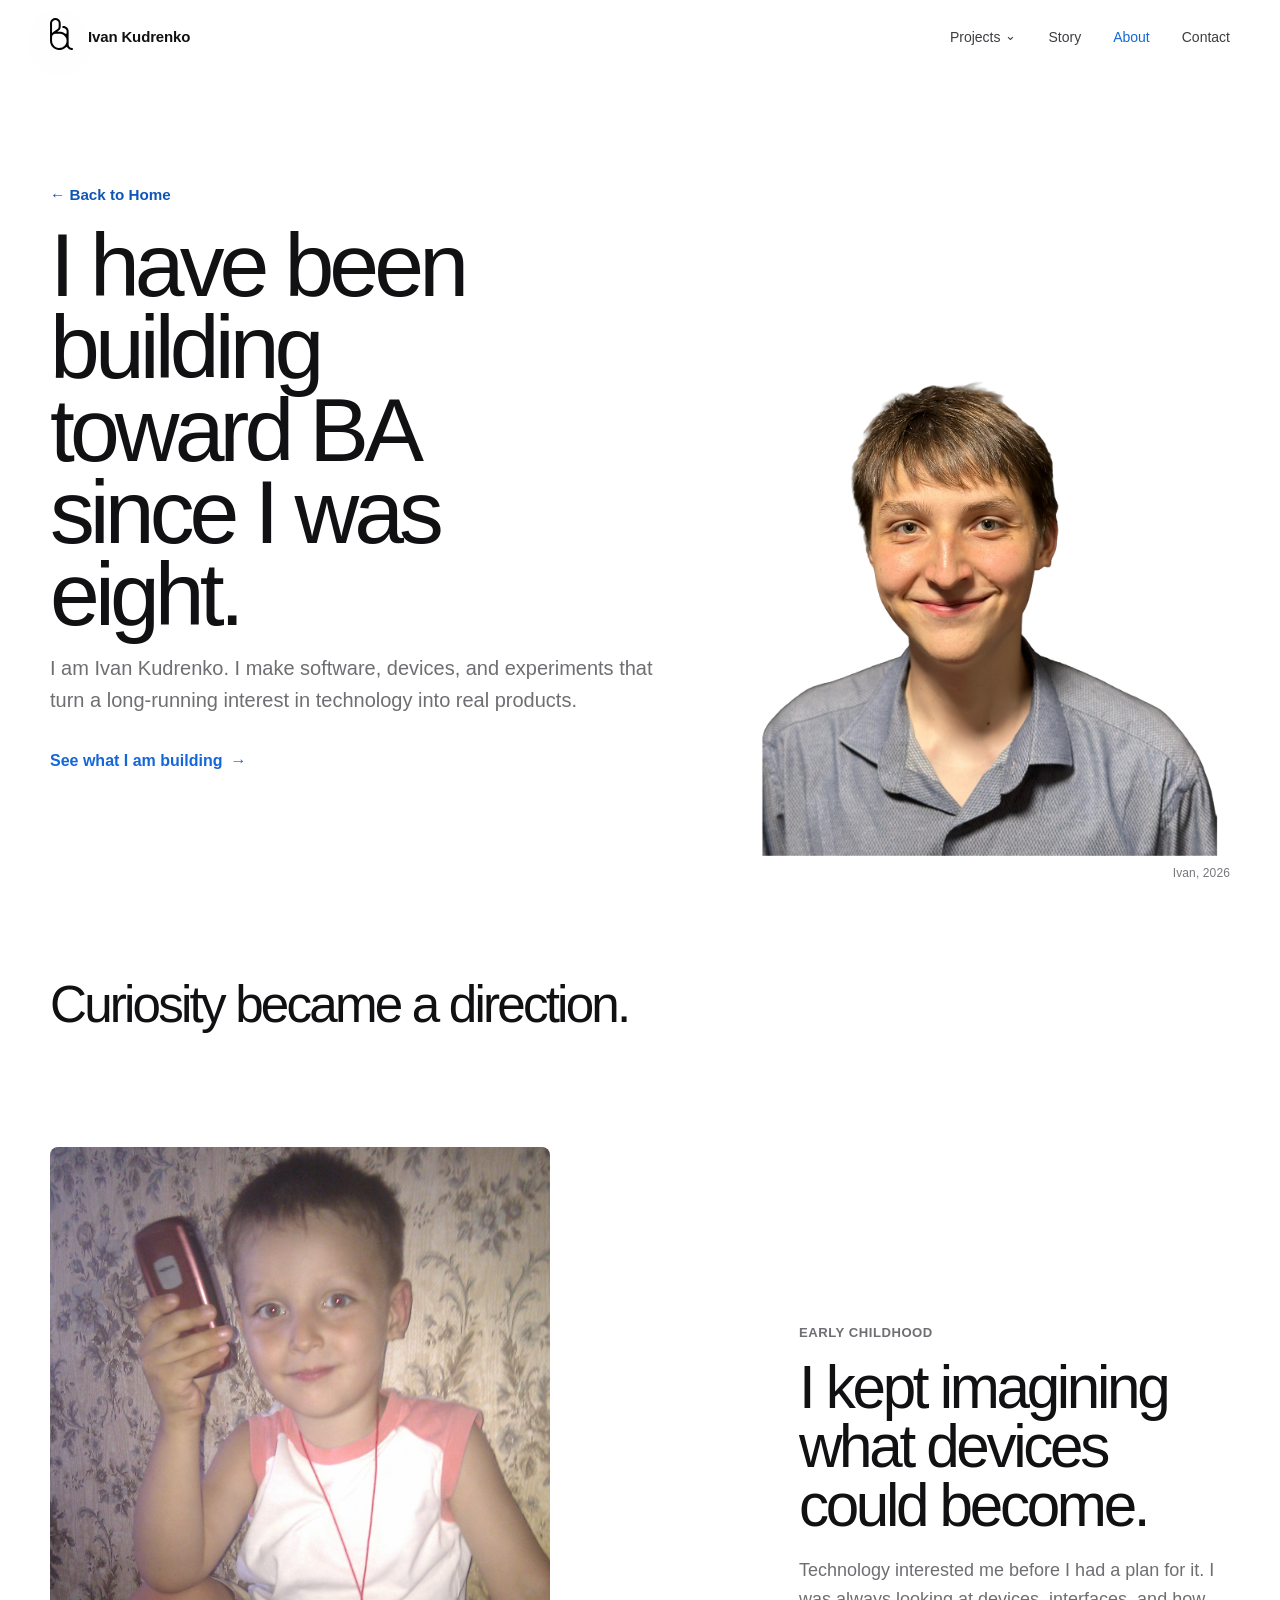
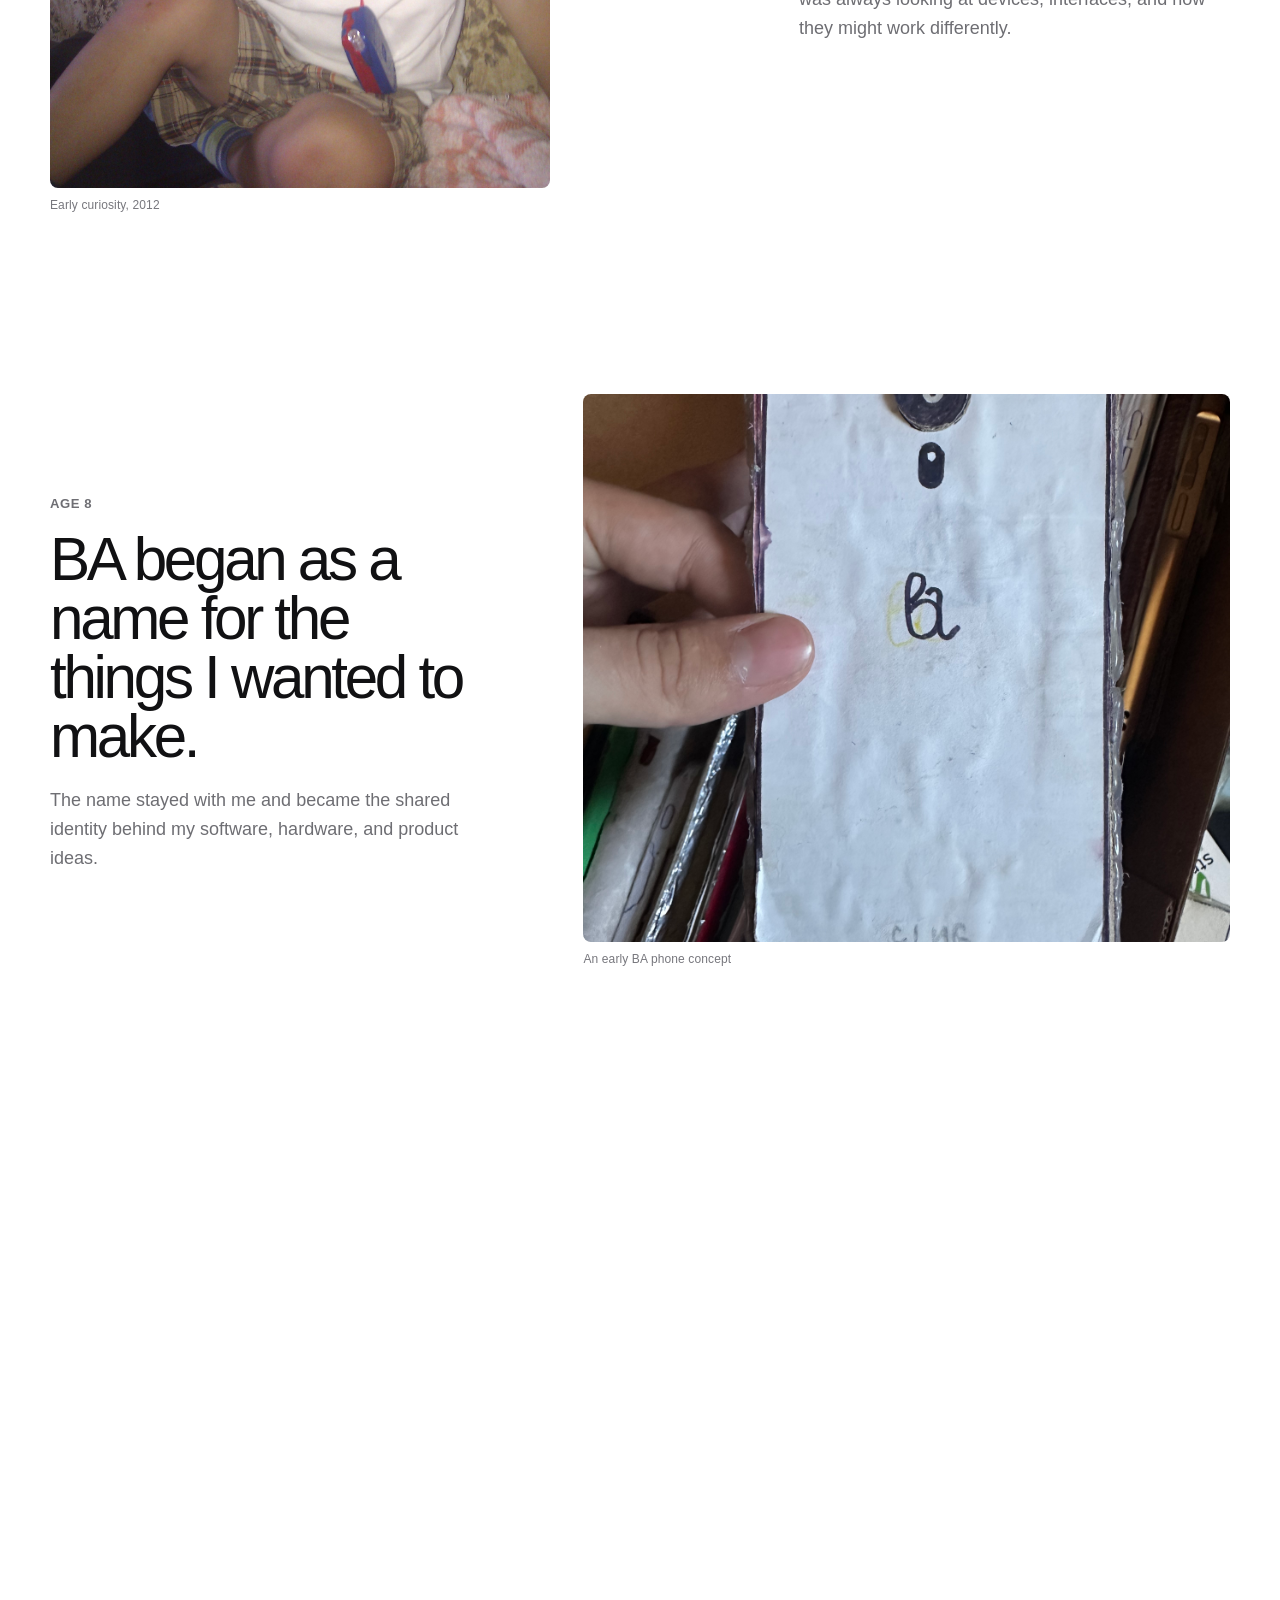
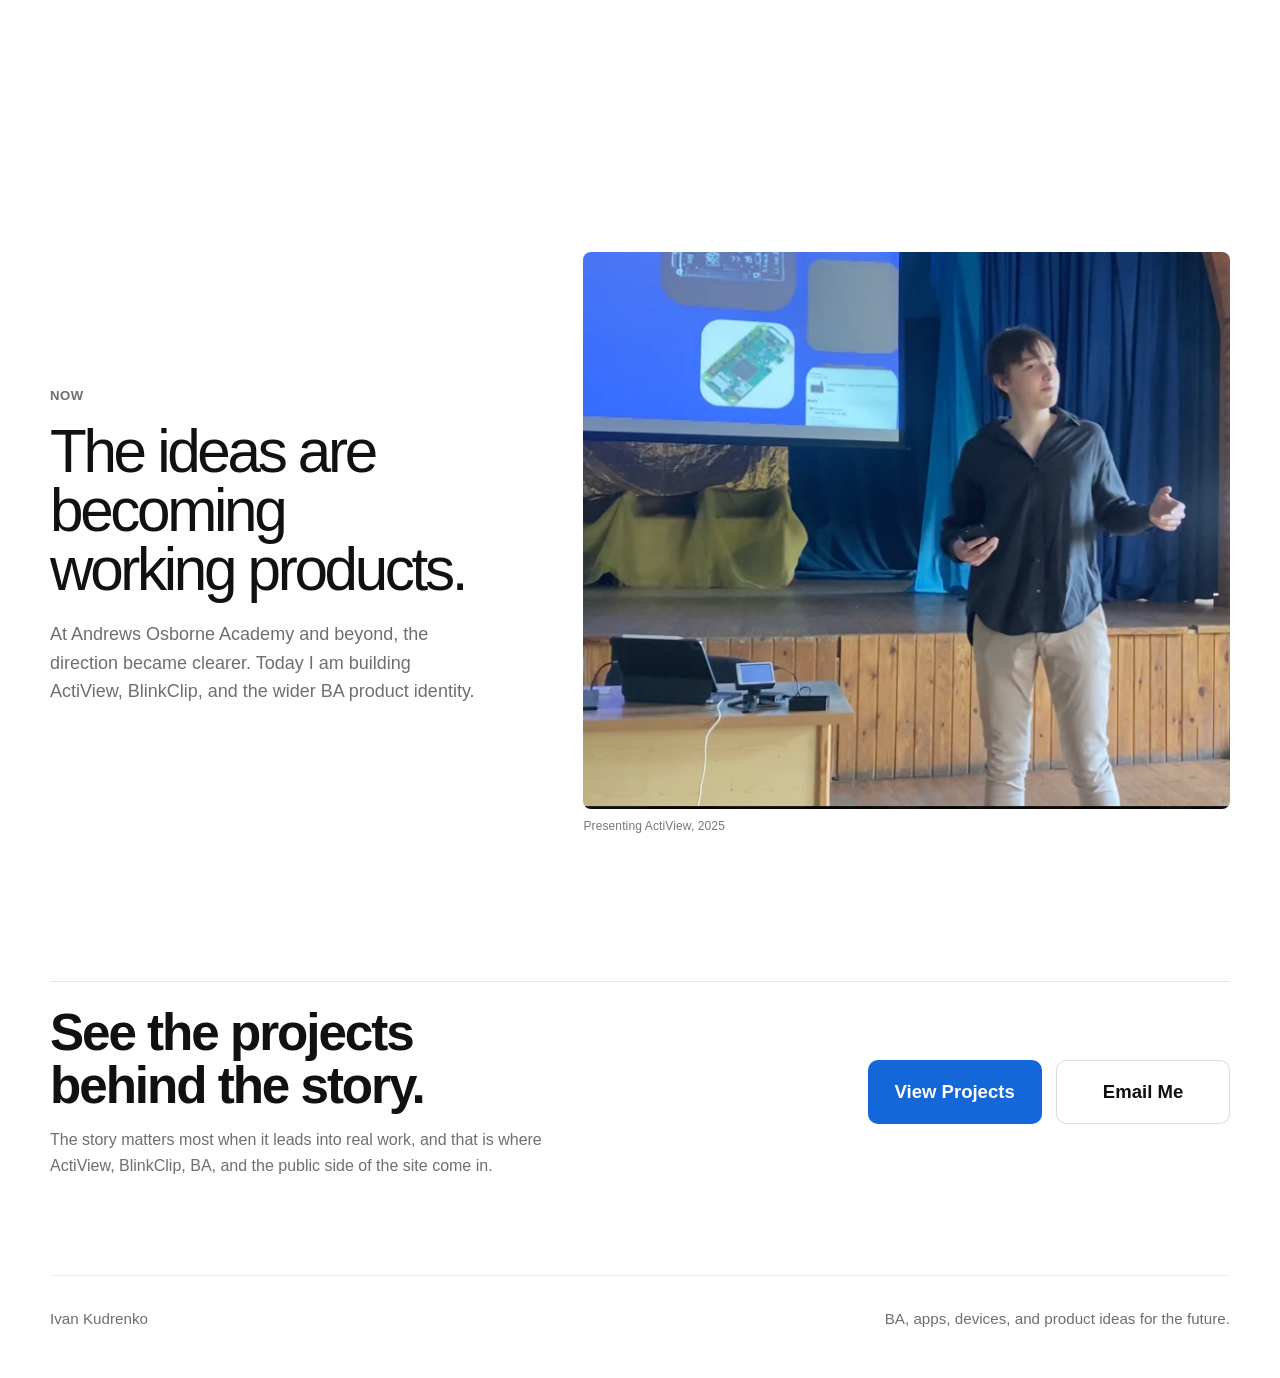
==== commit 1fbf366f: "Establish BA design system and precision cleanup" ====
--- a/about/index.html
+++ b/about/index.html
@@ -9,7 +9,7 @@
     />
     <title>About Ivan Kudrenko | BA and Product Story</title>
     <link rel="icon" href="../BA_new_favicon.svg?v=20260728-2" type="image/svg+xml" />
-    <link rel="stylesheet" href="../styles.css?v=20260912-final-polish" />
+    <link rel="stylesheet" href="../styles.css?v=20260912-precision-pass" />
     <script src="../script.js?v=20260912-corrections-4" defer></script>
   </head>
   <body class="project-page about-page">
@@ -68,6 +68,8 @@
             <img
               src="../media for baproj/Ivan's photos/no background/Ivan in fron of camera 2026 no background.png"
               alt="Ivan Kudrenko in front of a camera in 2026"
+              width="1200"
+              height="1500"
             />
             <figcaption>Ivan, 2026</figcaption>
           </figure>
@@ -87,6 +89,8 @@
                 <img
                   src="../media for baproj/Ivan's photos/Ivan with phone2012.JPG"
                   alt="Ivan holding a phone as a child in 2012"
+                  width="1552"
+                  height="2592"
                   loading="lazy"
                 />
                 <figcaption>Early curiosity, 2012</figcaption>
@@ -108,6 +112,8 @@
                 <img
                   src="../media for baproj/first-phone-with-ba-logo.jpg"
                   alt="An early handmade phone concept with the BA logo"
+                  width="4032"
+                  height="3024"
                   loading="lazy"
                 />
                 <figcaption>An early BA phone concept</figcaption>
@@ -117,8 +123,10 @@
             <article class="about-history-moment about-history-ukraine" data-reveal>
               <figure>
                 <img
-                  src="../media for baproj/Ivan's photos/Ivan with cardboard phone 2016.png"
+                  src="../media for baproj/Ivan's photos/Ivan with cardboard phone extended no background 2016.png"
                   alt="Ivan showing a cardboard phone prototype in 2016"
+                  width="2484"
+                  height="1844"
                   loading="lazy"
                 />
                 <figcaption>Making a cardboard phone, 2016</figcaption>
@@ -140,69 +148,13 @@
                 <img
                   src="../media for baproj/Ivan's photos/Actiview presentation as a year project in waldorf school 2025/Ivan presenting Actiview in the waldorf school as a year project 2025.png"
                   alt="Ivan presenting the ActiView prototype as a school project in 2025"
+                  width="1374"
+                  height="1160"
                   loading="lazy"
                 />
                 <figcaption>Presenting ActiView, 2025</figcaption>
               </figure>
             </article>
-          </div>
-        </div>
-      </section>
-
-      <section class="section" data-nav="about">
-        <div class="container">
-          <div class="section-heading" data-reveal>
-            <span class="section-label">What Matters To Me</span>
-            <h2>I am less interested in sounding futuristic than in building technology that actually deserves attention.</h2>
-          </div>
-
-          <div class="detail-grid">
-            <article class="detail-card detail-card-wide" data-reveal>
-              <span class="panel-kicker">Product taste</span>
-              <h2>I want products to feel calm, useful, and intentional.</h2>
-              <p>
-                I am drawn to technology that feels clear instead of noisy. I
-                like products that solve a real problem, respect the user, and
-                make the details feel intentional.
-              </p>
-            </article>
-
-            <article class="detail-card" data-reveal>
-              <span class="panel-kicker">Why BA fits me</span>
-              <h2>It gives the work one coherent home</h2>
-              <p>
-                BA helps me connect product ideas, software, hardware, design
-                direction, and the broader founder story instead of treating
-                each piece like a separate world.
-              </p>
-            </article>
-
-            <article class="detail-card" data-reveal>
-              <span class="panel-kicker">How I prefer to build</span>
-              <h2>Prototype first, sharpen after</h2>
-              <p>
-                I trust real experiments more than polished claims, so I would
-                rather show development honestly than pretend everything is
-                already complete.
-              </p>
-            </article>
-          </div>
-        </div>
-      </section>
-
-      <section class="section section-dark" data-nav="about">
-        <div class="container">
-          <div class="vision-card" data-reveal>
-            <span class="section-label section-label-light">Founder Note</span>
-            <blockquote>
-              "I do not want to only admire great technology. I want to build
-              it."
-            </blockquote>
-            <p>
-              That is the simplest way to describe what keeps pulling me back to
-              product work. I care about what technology can become when it is
-              built with enough clarity and enough care.
-            </p>
           </div>
         </div>
       </section>
--- a/styles.css
+++ b/styles.css
@@ -4958,3 +4958,246 @@
     font-size: 17px;
   }
 }
+
+/* ================================================================
+   BA geometry and anti-template compliance pass.
+   ================================================================ */
+
+.projects-menu {
+  border-radius: 12px;
+}
+
+.home-page .hero-photo img {
+  display: block;
+  max-width: 100%;
+  height: auto;
+  -webkit-mask-image: linear-gradient(to bottom, #000 0%, #000 97%, transparent 100%);
+  mask-image: linear-gradient(to bottom, #000 0%, #000 97%, transparent 100%);
+}
+
+.home-page .story-cutout img {
+  object-fit: contain;
+  background: #ffffff;
+}
+
+body.project-page:not(.project-page-shadow-box) .surface-card,
+body.project-page:not(.project-page-shadow-box) .detail-card,
+body.project-page:not(.project-page-shadow-box) .hero-media-card,
+body.project-page:not(.project-page-shadow-box) .media-story-card,
+body.project-page:not(.project-page-shadow-box) .media-card,
+body.project-page:not(.project-page-shadow-box) .gallery-card,
+body.project-page:not(.project-page-shadow-box) .case-process-card,
+body.project-page:not(.project-page-shadow-box) .case-model-card,
+body.project-page:not(.project-page-shadow-box) .detail-hero-shell,
+body.project-page:not(.project-page-shadow-box) .contact-card {
+  border: 0;
+  border-radius: 0;
+  background: transparent;
+  box-shadow: none;
+  backdrop-filter: none;
+}
+
+body.project-page:not(.project-page-shadow-box) .detail-card,
+body.project-page:not(.project-page-shadow-box) .contact-card {
+  padding: 24px 0;
+  border-top: 1px solid rgba(0, 0, 0, 0.1);
+}
+
+body.project-page:not(.project-page-shadow-box) .detail-card:hover,
+body.project-page:not(.project-page-shadow-box) .hero-media-card:hover,
+body.project-page:not(.project-page-shadow-box) .media-story-card:hover,
+body.project-page:not(.project-page-shadow-box) .media-card:hover,
+body.project-page:not(.project-page-shadow-box) .gallery-card:hover {
+  border-color: rgba(0, 0, 0, 0.1);
+  box-shadow: none;
+  transform: none;
+}
+
+body.project-page:not(.project-page-shadow-box) .detail-grid,
+body.project-page:not(.project-page-shadow-box) .problem-solution-grid,
+body.project-page:not(.project-page-shadow-box) .status-grid {
+  gap: 0 48px;
+}
+
+body.project-page:not(.project-page-shadow-box) .project-page-lead,
+body.project-page:not(.project-page-shadow-box) .project-page-note,
+body.project-page:not(.project-page-shadow-box) .section-heading p,
+body.project-page:not(.project-page-shadow-box) .detail-card p,
+body.project-page:not(.project-page-shadow-box) .detail-list {
+  max-width: 64ch;
+}
+
+.project-page-actiview .hero-media-card,
+.project-page-actiview .media-story-card,
+.project-page-actiview .media-card,
+.project-page-actiview .gallery-card,
+.project-page-actiview .case-process-card {
+  display: block;
+  padding: 0;
+}
+
+.project-page-actiview .hero-media-card img,
+.project-page-actiview .media-story-card img,
+.project-page-actiview .media-card img,
+.project-page-actiview .gallery-card img,
+.project-page-actiview .case-process-card img {
+  display: block;
+  width: 100%;
+  max-width: 100%;
+  height: auto;
+  aspect-ratio: auto;
+  border-radius: 8px;
+  object-fit: contain;
+}
+
+.project-page-actiview .hero-media-card figcaption,
+.project-page-actiview .media-story-card figcaption,
+.project-page-actiview .media-card figcaption,
+.project-page-actiview .gallery-card figcaption,
+.project-page-actiview .case-process-card figcaption {
+  margin-top: 8px;
+}
+
+.project-page-actiview .solution-copy,
+.project-page-actiview .development-intro,
+.project-page-actiview .development-note {
+  padding: 0;
+  border: 0;
+  border-radius: 0;
+  background: transparent;
+  box-shadow: none;
+}
+
+.project-page-actiview .solution-tags {
+  display: block;
+  margin-top: 24px;
+}
+
+.project-page-actiview .solution-tags span {
+  display: inline;
+  min-height: 0;
+  padding: 0;
+  border-radius: 0;
+  background: transparent;
+  font-size: 15px;
+  font-weight: 500;
+  line-height: 1.7;
+}
+
+.project-page-actiview .solution-tags span:not(:last-child)::after {
+  content: " · ";
+  color: #8a8a90;
+}
+
+.project-page-actiview .feature-grid {
+  grid-template-columns: repeat(2, minmax(0, 1fr));
+  justify-content: stretch;
+  gap: 0 48px;
+}
+
+.project-page-actiview .feature-card {
+  padding: 24px 0;
+  border-top: 1px solid rgba(0, 0, 0, 0.1);
+}
+
+.project-page-actiview .case-model-card {
+  padding: 0;
+}
+
+.project-page-actiview .case-model-card::after {
+  display: none;
+}
+
+.project-page-actiview .case-model-visual {
+  border: 0;
+  border-radius: 8px;
+  background: #f5f5f7;
+}
+
+.project-page-actiview .case-model-version,
+.project-page-actiview .model-meta span {
+  min-width: 0;
+  min-height: 0;
+  padding: 0;
+  border-radius: 0;
+  background: transparent;
+  box-shadow: none;
+}
+
+.project-page-actiview .model-meta {
+  gap: 16px;
+}
+
+.project-page-actiview .model-link {
+  min-height: 44px;
+  border-radius: 8px;
+}
+
+.about-text-link {
+  gap: 8px;
+  margin-top: 16px;
+}
+
+.about-hero-portrait img,
+.about-history figure img {
+  max-width: 100%;
+  border-radius: 8px;
+}
+
+.about-hero-portrait figcaption,
+.about-history figcaption {
+  margin-top: 8px;
+}
+
+@media (max-width: 820px) {
+  .about-page .about-hero-grid,
+  .about-history-moment,
+  .about-history-moment:nth-child(even),
+  .about-history-copy,
+  .about-history figure {
+    min-width: 0;
+  }
+
+  .about-hero-portrait img {
+    width: min(320px, 82vw);
+    height: auto;
+  }
+
+  .about-history-moment,
+  .about-history-moment:nth-child(even) {
+    gap: 24px;
+  }
+
+  .about-history-copy,
+  .about-history-moment:nth-child(even) .about-history-copy {
+    order: 1;
+  }
+
+  .about-history figure,
+  .about-history-moment:nth-child(even) figure {
+    order: 2;
+    width: 100%;
+    aspect-ratio: auto;
+  }
+
+  .about-history-early figure {
+    width: min(78%, 320px);
+  }
+
+  .about-history figure img {
+    width: 100%;
+    max-width: 100%;
+    height: auto;
+    aspect-ratio: auto;
+    object-fit: contain;
+    object-position: center;
+  }
+
+  body.project-page:not(.project-page-shadow-box) .detail-grid,
+  body.project-page:not(.project-page-shadow-box) .problem-solution-grid,
+  body.project-page:not(.project-page-shadow-box) .status-grid,
+  .project-page-actiview .feature-grid {
+    grid-template-columns: 1fr;
+    gap: 0;
+  }
+}
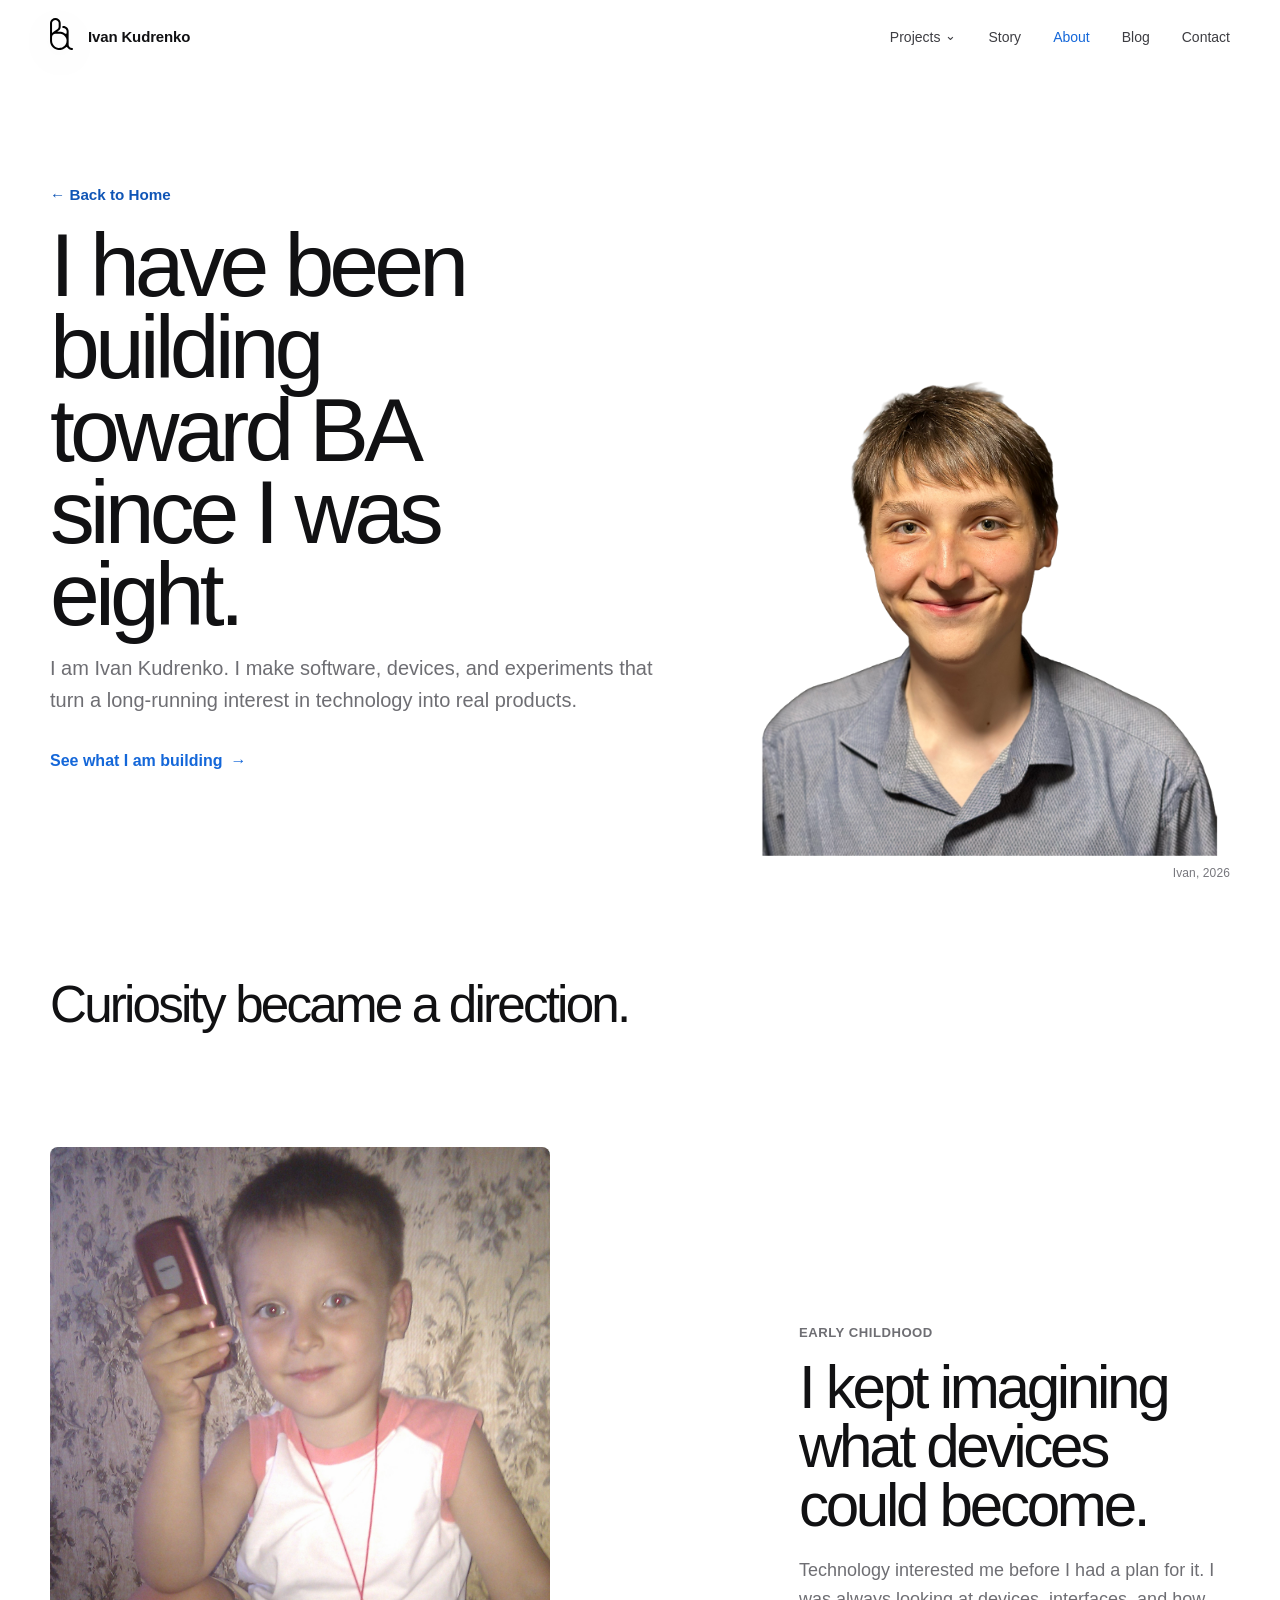
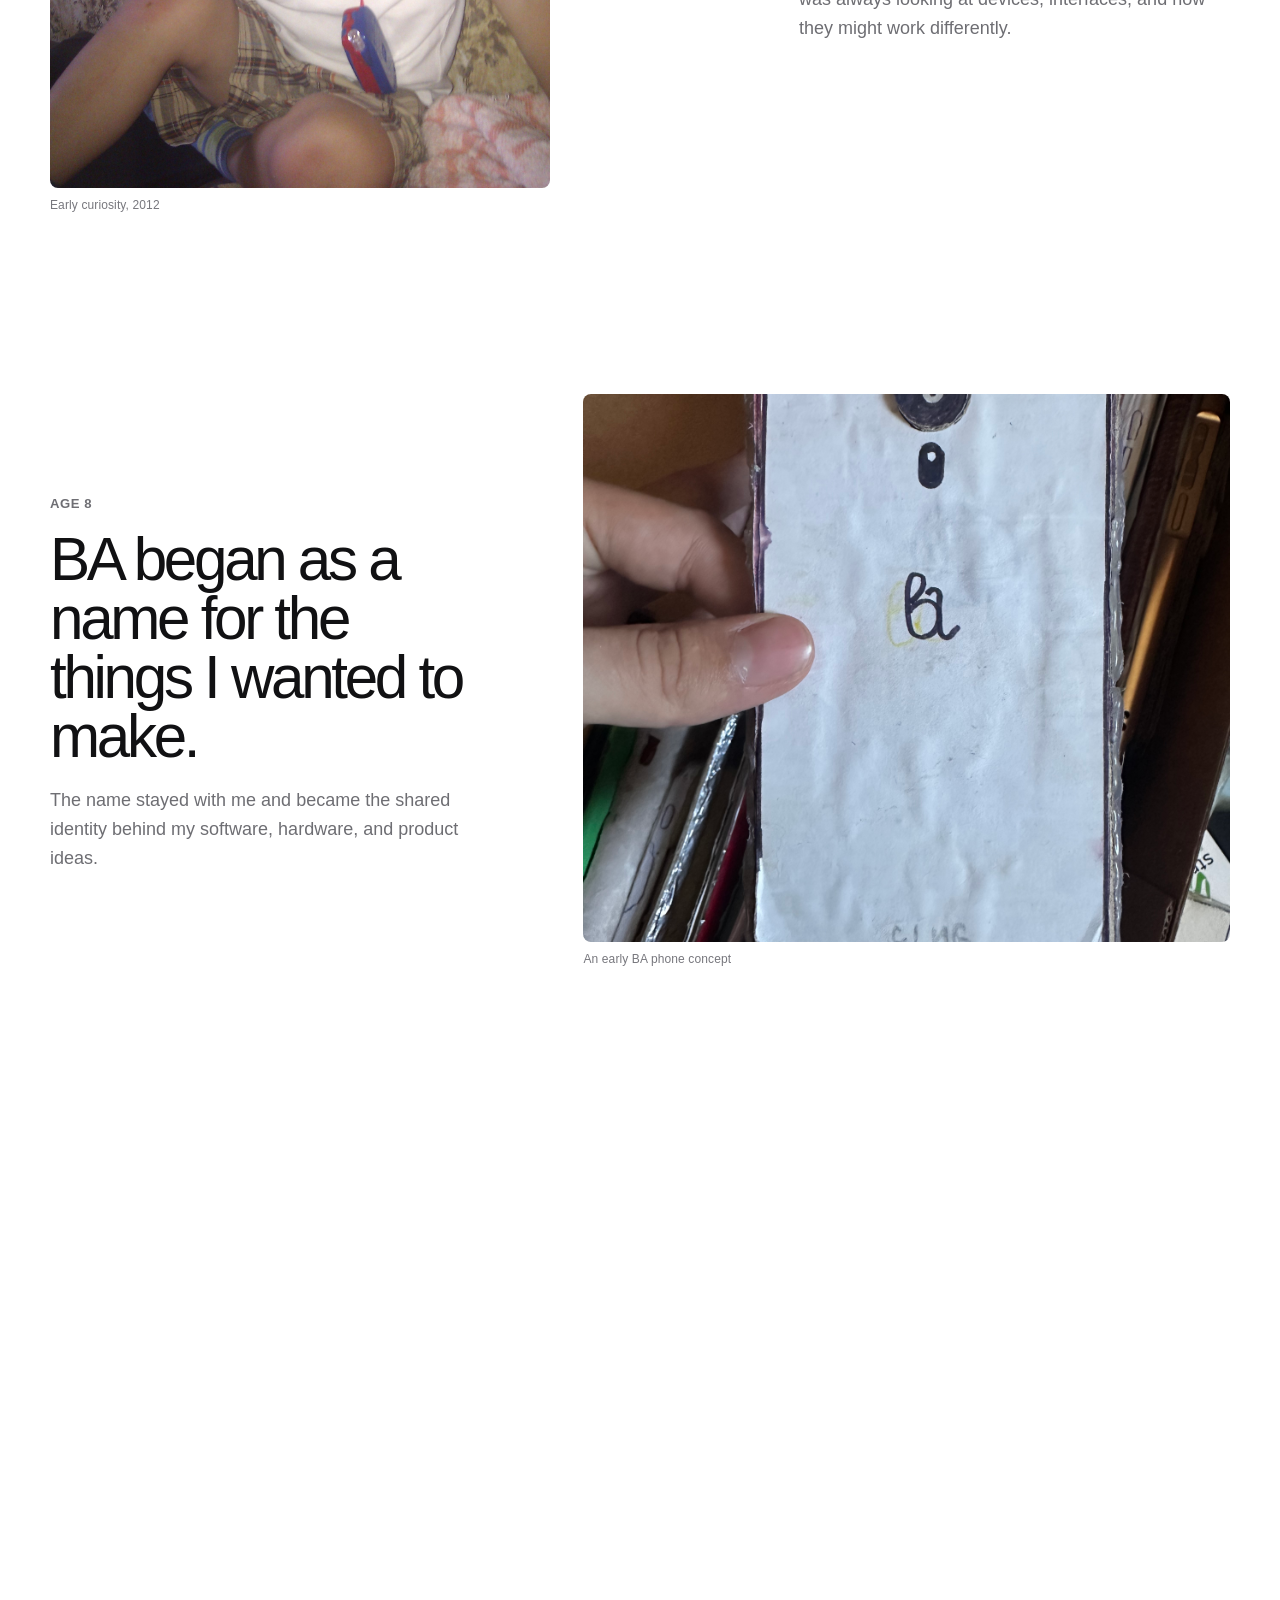
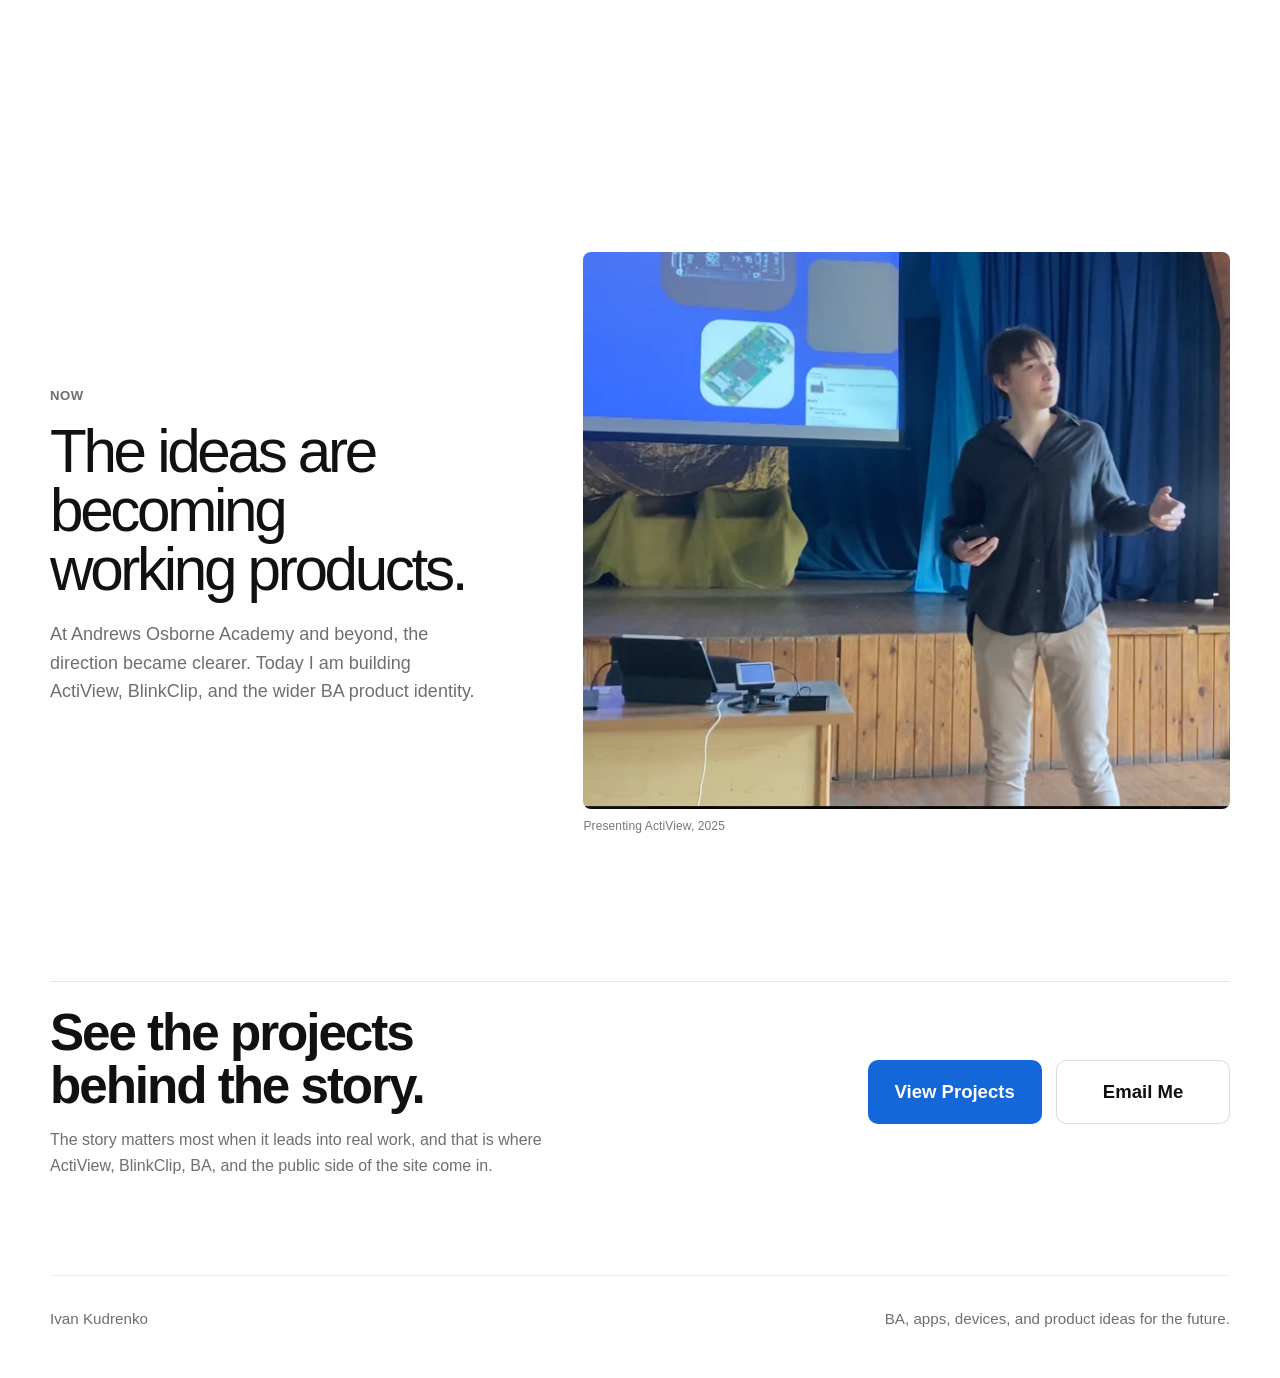
==== commit f97668af: "Add production BA Blog publishing system" ====
--- a/about/index.html
+++ b/about/index.html
@@ -37,14 +37,15 @@
             <summary class="nav-link projects-summary" data-section="projects">Projects <span aria-hidden="true">⌄</span></summary>
             <div class="projects-menu">
               <a href="../projects/activeview/"><span>ActiView</span><small>Prototype</small></a>
-              <a href="../projects/blinkclip/"><span>BlinkClip</span><small>macOS utility</small></a>
-              <a href="../shadow-box/"><span>Shadow Box</span><small>Playable game</small></a>
+              <a href="https://ivankudrenko.github.io/blinkclip-site-public/#/" target="_blank" rel="noopener noreferrer"><span>BlinkClip</span><small>macOS utility</small></a>
+              <a href="https://ivankudrenko.github.io/shadow-box/" target="_blank" rel="noopener noreferrer"><span>Shadow Box</span><small>Playable game</small></a>
               <a href="../projects/ba/"><span>BA</span><small>Identity</small></a>
               <a href="../projects/youtube/"><span>YouTube</span><small>Videos & process</small></a>
             </div>
           </details>
           <a class="nav-link" href="../index.html#story">Story</a>
           <a class="nav-link active" data-section="about" href="#about">About</a>
+          <a class="nav-link" href="/blog/">Blog</a>
           <a class="nav-link" href="../index.html#contact">Contact</a>
         </nav>
       </div>
--- a/styles.css
+++ b/styles.css
@@ -29,6 +29,550 @@
   --transition: 220ms ease;
 }
 
+/* ActiView — September 2026 editorial project update */
+.project-page-actiview {
+  background: #fff;
+  color: #111113;
+}
+
+.project-page-actiview main {
+  overflow: hidden;
+}
+
+.project-page-actiview figure {
+  margin: 0;
+  min-width: 0;
+}
+
+.project-page-actiview figure img {
+  display: block;
+  width: 100%;
+  max-width: 100%;
+  height: auto;
+}
+
+.project-page-actiview figcaption {
+  max-width: 62ch;
+  margin-top: 12px;
+  color: #6e6e73;
+  font-size: 0.84rem;
+  line-height: 1.5;
+}
+
+.project-page-actiview figcaption strong,
+.project-page-actiview .av-interface-notes strong {
+  color: #111113;
+  font-weight: 600;
+}
+
+.av-hero {
+  padding: 152px 0 112px;
+}
+
+.av-hero-grid {
+  display: grid;
+  grid-template-columns: minmax(0, 0.92fr) minmax(0, 1.08fr);
+  gap: 64px;
+  align-items: end;
+}
+
+.av-hero-copy {
+  padding-bottom: 32px;
+}
+
+.av-hero-copy .back-link {
+  display: inline-block;
+  margin-bottom: 64px;
+}
+
+.av-wordmark {
+  display: block;
+  width: min(240px, 52%);
+  height: auto;
+  margin-bottom: 32px;
+}
+
+.av-hero-copy h1,
+.av-section-title h2,
+.av-section-intro h2 {
+  margin: 0;
+  font-family: -apple-system, BlinkMacSystemFont, "Helvetica Neue", Arial, sans-serif;
+  font-weight: 250;
+  letter-spacing: -0.045em;
+  text-wrap: balance;
+}
+
+.av-hero-copy h1 {
+  max-width: 10ch;
+  font-size: clamp(3.25rem, 6vw, 6.5rem);
+  line-height: 0.94;
+}
+
+.av-hero-copy > p {
+  max-width: 54ch;
+  margin: 32px 0 0;
+  color: #48484d;
+  font-size: clamp(1.08rem, 1.7vw, 1.3rem);
+  line-height: 1.55;
+}
+
+.av-hero-meta {
+  display: flex;
+  flex-wrap: wrap;
+  gap: 8px 0;
+  margin-top: 32px;
+  color: #6e6e73;
+  font-size: 0.86rem;
+}
+
+.av-hero-meta span {
+  white-space: nowrap;
+}
+
+.av-hero-meta span:not(:last-child)::after {
+  content: "·";
+  padding: 0 12px;
+  color: #b0b0b5;
+}
+
+.av-hero-figure img,
+.av-process img,
+.av-hardware-media img {
+  border-radius: 8px;
+}
+
+.av-copy-grid {
+  display: grid;
+  grid-template-columns: minmax(0, 0.9fr) minmax(0, 1.1fr);
+  gap: 96px;
+  align-items: start;
+}
+
+.av-section-title h2,
+.av-section-intro h2 {
+  max-width: 14ch;
+  margin-top: 16px;
+  font-size: clamp(2.8rem, 5.6vw, 5.75rem);
+  line-height: 0.98;
+}
+
+.av-section-title > p,
+.av-section-intro > p,
+.av-body-copy p {
+  max-width: 62ch;
+  color: #48484d;
+  font-size: clamp(1.03rem, 1.5vw, 1.18rem);
+  line-height: 1.68;
+}
+
+.av-section-title > p {
+  margin: 32px 0 0;
+}
+
+.av-section-title > p + p,
+.av-body-copy p + p {
+  margin-top: 24px;
+}
+
+.av-body-copy {
+  padding-top: 32px;
+}
+
+.av-body-copy p {
+  margin: 0;
+}
+
+.av-process {
+  display: grid;
+  grid-template-columns: 0.72fr 1.28fr 1fr;
+  gap: 32px;
+  align-items: end;
+  margin-top: 96px;
+}
+
+.av-process figure:first-child {
+  width: 84%;
+}
+
+.av-process figure:last-child {
+  align-self: center;
+}
+
+.av-interface {
+  background: #f5f5f7;
+}
+
+.av-section-intro {
+  display: grid;
+  grid-template-columns: minmax(0, 0.95fr) minmax(0, 1.05fr);
+  column-gap: 96px;
+  align-items: start;
+}
+
+.av-section-intro .section-label,
+.av-section-intro h2 {
+  grid-column: 1;
+}
+
+.av-section-intro > p {
+  grid-column: 2;
+  margin: 32px 0 0;
+}
+
+.av-section-intro > p:first-of-type {
+  grid-row: 1 / span 2;
+  margin-top: 32px;
+}
+
+.av-context-note {
+  color: #6e6e73 !important;
+  font-size: 0.9rem !important;
+  line-height: 1.55 !important;
+}
+
+.av-ui-primary {
+  width: min(100%, 800px);
+  margin: 96px auto 0 !important;
+}
+
+.av-ui-primary img,
+.av-ui-grid img {
+  background: #000;
+  border-radius: 8px;
+}
+
+.av-ui-grid {
+  display: grid;
+  grid-template-columns: repeat(2, minmax(0, 1fr));
+  gap: 48px 32px;
+  width: min(100%, 1040px);
+  margin: 64px auto 0;
+}
+
+.av-interface-notes {
+  display: grid;
+  grid-template-columns: repeat(2, minmax(0, 1fr));
+  gap: 32px;
+  width: min(100%, 1040px);
+  margin: 64px auto 0;
+  padding-top: 32px;
+  border-top: 1px solid rgba(0, 0, 0, 0.1);
+}
+
+.av-interface-notes p {
+  margin: 0;
+  color: #48484d;
+  font-size: 0.96rem;
+  line-height: 1.65;
+}
+
+.av-companion-grid {
+  display: grid;
+  grid-template-columns: minmax(0, 1.15fr) minmax(280px, 0.85fr);
+  grid-template-rows: auto 1fr;
+  gap: 64px 96px;
+  align-items: start;
+}
+
+.av-companion-grid > .av-section-title {
+  grid-column: 1;
+  grid-row: 1;
+}
+
+.av-phone-shot {
+  grid-column: 2;
+  grid-row: 1 / span 2;
+  width: min(100%, 420px);
+  justify-self: center;
+}
+
+.av-phone-shot img {
+  border-radius: 8px;
+}
+
+.av-pairing-art {
+  grid-column: 1;
+  grid-row: 2;
+  width: min(100%, 520px);
+  align-self: end;
+  padding-top: 32px;
+  border-top: 1px solid rgba(0, 0, 0, 0.1);
+}
+
+.av-pairing-art img {
+  width: min(100%, 420px);
+  max-height: 280px;
+  object-fit: contain;
+  object-position: left center;
+}
+
+.av-hardware {
+  background: #f5f5f7;
+}
+
+.av-hardware-media {
+  display: grid;
+  grid-template-columns: minmax(0, 1.1fr) minmax(0, 0.9fr);
+  gap: 32px;
+  align-items: start;
+  margin-top: 96px;
+}
+
+.av-hardware-media figure:last-child {
+  margin-top: 96px;
+}
+
+.av-future-grid {
+  display: grid;
+  grid-template-columns: repeat(2, minmax(0, 1fr));
+  gap: 64px;
+  margin-top: 96px;
+  padding-top: 48px;
+  border-top: 1px solid rgba(0, 0, 0, 0.1);
+}
+
+.av-future-grid h3 {
+  margin: 0 0 24px;
+  font-size: 1.25rem;
+  font-weight: 600;
+}
+
+.av-future-grid ul {
+  margin: 0;
+  padding-left: 1.15em;
+  color: #48484d;
+}
+
+.av-future-grid li {
+  margin-top: 12px;
+  padding-left: 4px;
+  line-height: 1.55;
+}
+
+.av-future-note {
+  max-width: 70ch;
+  margin: 48px 0 0;
+}
+
+.av-roadmap-list {
+  display: grid;
+  grid-template-columns: repeat(3, minmax(0, 1fr));
+  gap: 32px;
+  margin: 96px 0 0;
+  padding: 0;
+  list-style: none;
+}
+
+.av-roadmap-list li {
+  padding-top: 24px;
+  border-top: 1px solid rgba(0, 0, 0, 0.14);
+}
+
+.av-roadmap-number {
+  color: #6e6e73;
+  font-size: 0.82rem;
+  letter-spacing: 0.08em;
+}
+
+.av-roadmap-list h3 {
+  margin: 40px 0 16px;
+  font-size: 1.35rem;
+  font-weight: 600;
+  letter-spacing: -0.02em;
+}
+
+.av-roadmap-list p {
+  max-width: 34ch;
+  margin: 0;
+  color: #48484d;
+  line-height: 1.65;
+}
+
+.av-status {
+  background: #f5f5f7;
+  padding-bottom: 144px;
+}
+
+.av-text-link {
+  display: inline-block;
+  margin-top: 32px;
+  color: var(--ba-blue, #1467d9);
+  font-weight: 600;
+  text-decoration: none;
+}
+
+.av-text-link:hover,
+.av-text-link:focus-visible {
+  text-decoration: underline;
+  text-underline-offset: 4px;
+}
+
+@media (max-width: 900px) {
+  .av-hero {
+    padding: 128px 0 80px;
+  }
+
+  .av-hero-grid,
+  .av-copy-grid,
+  .av-section-intro,
+  .av-companion-grid {
+    grid-template-columns: 1fr;
+    gap: 48px;
+  }
+
+  .av-hero-copy {
+    padding-bottom: 0;
+  }
+
+  .av-hero-copy .back-link {
+    margin-bottom: 48px;
+  }
+
+  .av-hero-copy h1 {
+    max-width: 11ch;
+  }
+
+  .av-copy-grid {
+    gap: 32px;
+  }
+
+  .av-body-copy {
+    padding-top: 0;
+  }
+
+  .av-section-intro .section-label,
+  .av-section-intro h2,
+  .av-section-intro > p {
+    grid-column: auto;
+    grid-row: auto;
+  }
+
+  .av-section-intro > p,
+  .av-section-intro > p:first-of-type {
+    margin-top: 0;
+  }
+
+  .av-companion-grid > .av-section-title,
+  .av-phone-shot,
+  .av-pairing-art {
+    grid-column: 1;
+    grid-row: auto;
+  }
+
+  .av-phone-shot {
+    width: min(78%, 420px);
+  }
+
+  .av-pairing-art {
+    width: 100%;
+  }
+}
+
+@media (max-width: 700px) {
+  .av-process,
+  .av-ui-grid,
+  .av-interface-notes,
+  .av-hardware-media,
+  .av-future-grid {
+    grid-template-columns: 1fr;
+  }
+
+  .av-process {
+    gap: 48px;
+    margin-top: 64px;
+  }
+
+  .av-process figure:first-child {
+    width: min(76%, 360px);
+  }
+
+  .av-process figure:last-child {
+    width: 100%;
+  }
+
+  .av-ui-primary {
+    margin-top: 64px !important;
+  }
+
+  .av-ui-grid {
+    gap: 48px;
+    margin-top: 48px;
+  }
+
+  .av-interface-notes,
+  .av-future-grid {
+    gap: 24px;
+  }
+
+  .av-roadmap-list {
+    grid-template-columns: 1fr;
+    gap: 48px;
+    margin-top: 64px;
+  }
+
+  .av-roadmap-list h3 {
+    margin-top: 24px;
+  }
+
+  .av-hardware-media {
+    gap: 48px;
+    margin-top: 64px;
+  }
+
+  .av-hardware-media figure:last-child {
+    margin-top: 0;
+  }
+
+  .av-future-grid {
+    margin-top: 64px;
+    padding-top: 32px;
+  }
+}
+
+@media (max-width: 520px) {
+  .av-hero {
+    padding: 112px 0 64px;
+  }
+
+  .av-wordmark {
+    width: min(220px, 62%);
+    margin-bottom: 24px;
+  }
+
+  .av-hero-copy h1 {
+    font-size: clamp(3rem, 15vw, 4.2rem);
+  }
+
+  .av-section-title h2,
+  .av-section-intro h2 {
+    font-size: clamp(2.65rem, 13vw, 4rem);
+  }
+
+  .av-hero-copy > p,
+  .av-section-title > p,
+  .av-section-intro > p,
+  .av-body-copy p {
+    font-size: 1rem;
+  }
+
+  .av-hero-meta {
+    display: grid;
+    gap: 8px;
+  }
+
+  .av-hero-meta span:not(:last-child)::after {
+    content: none;
+  }
+
+  .av-phone-shot {
+    width: min(88%, 390px);
+  }
+
+  .av-pairing-art img {
+    width: 100%;
+  }
+}
+
 /* ================================================================
    2026 homepage editorial redesign
    Scoped to .home-page so existing project pages keep their identity.
@@ -4661,8 +5205,18 @@
 }
 
 .home-page .hero-photo {
-  width: min(760px, 60vw);
-  margin: 0 -8vw -1px -4vw;
+  position: relative;
+  width: min(660px, 53vw);
+  aspect-ratio: 3167 / 1866;
+  margin: 0 -8vw 128px -4vw;
+  overflow: hidden;
+}
+
+@media (min-width: 1051px) {
+  .home-page .hero-photo {
+    align-self: center;
+    margin-bottom: 0;
+  }
 }
 
 .about-page .project-page-hero {
@@ -4822,8 +5376,9 @@
   }
 
   .home-page .hero-photo {
-    width: min(700px, 62vw);
+    width: min(620px, 56vw);
     margin-right: -14vw;
+    margin-bottom: 96px;
   }
 
   .about-page .about-hero-grid {
@@ -4880,8 +5435,8 @@
   }
 
   .home-page .hero-photo {
-    width: min(590px, 132vw);
-    margin: 30px -29vw -1px -9vw;
+    width: min(520px, 118vw);
+    margin: 24px -29vw 48px -9vw;
   }
 
   .about-page .project-page-hero {
@@ -4968,11 +5523,13 @@
 }
 
 .home-page .hero-photo img {
+  position: absolute;
+  inset: 0 auto auto 0;
   display: block;
-  max-width: 100%;
+  width: 127.31%;
+  max-width: none;
   height: auto;
-  -webkit-mask-image: linear-gradient(to bottom, #000 0%, #000 97%, transparent 100%);
-  mask-image: linear-gradient(to bottom, #000 0%, #000 97%, transparent 100%);
+  transform: translate(-4.47%, -6.94%);
 }
 
 .home-page .story-cutout img {
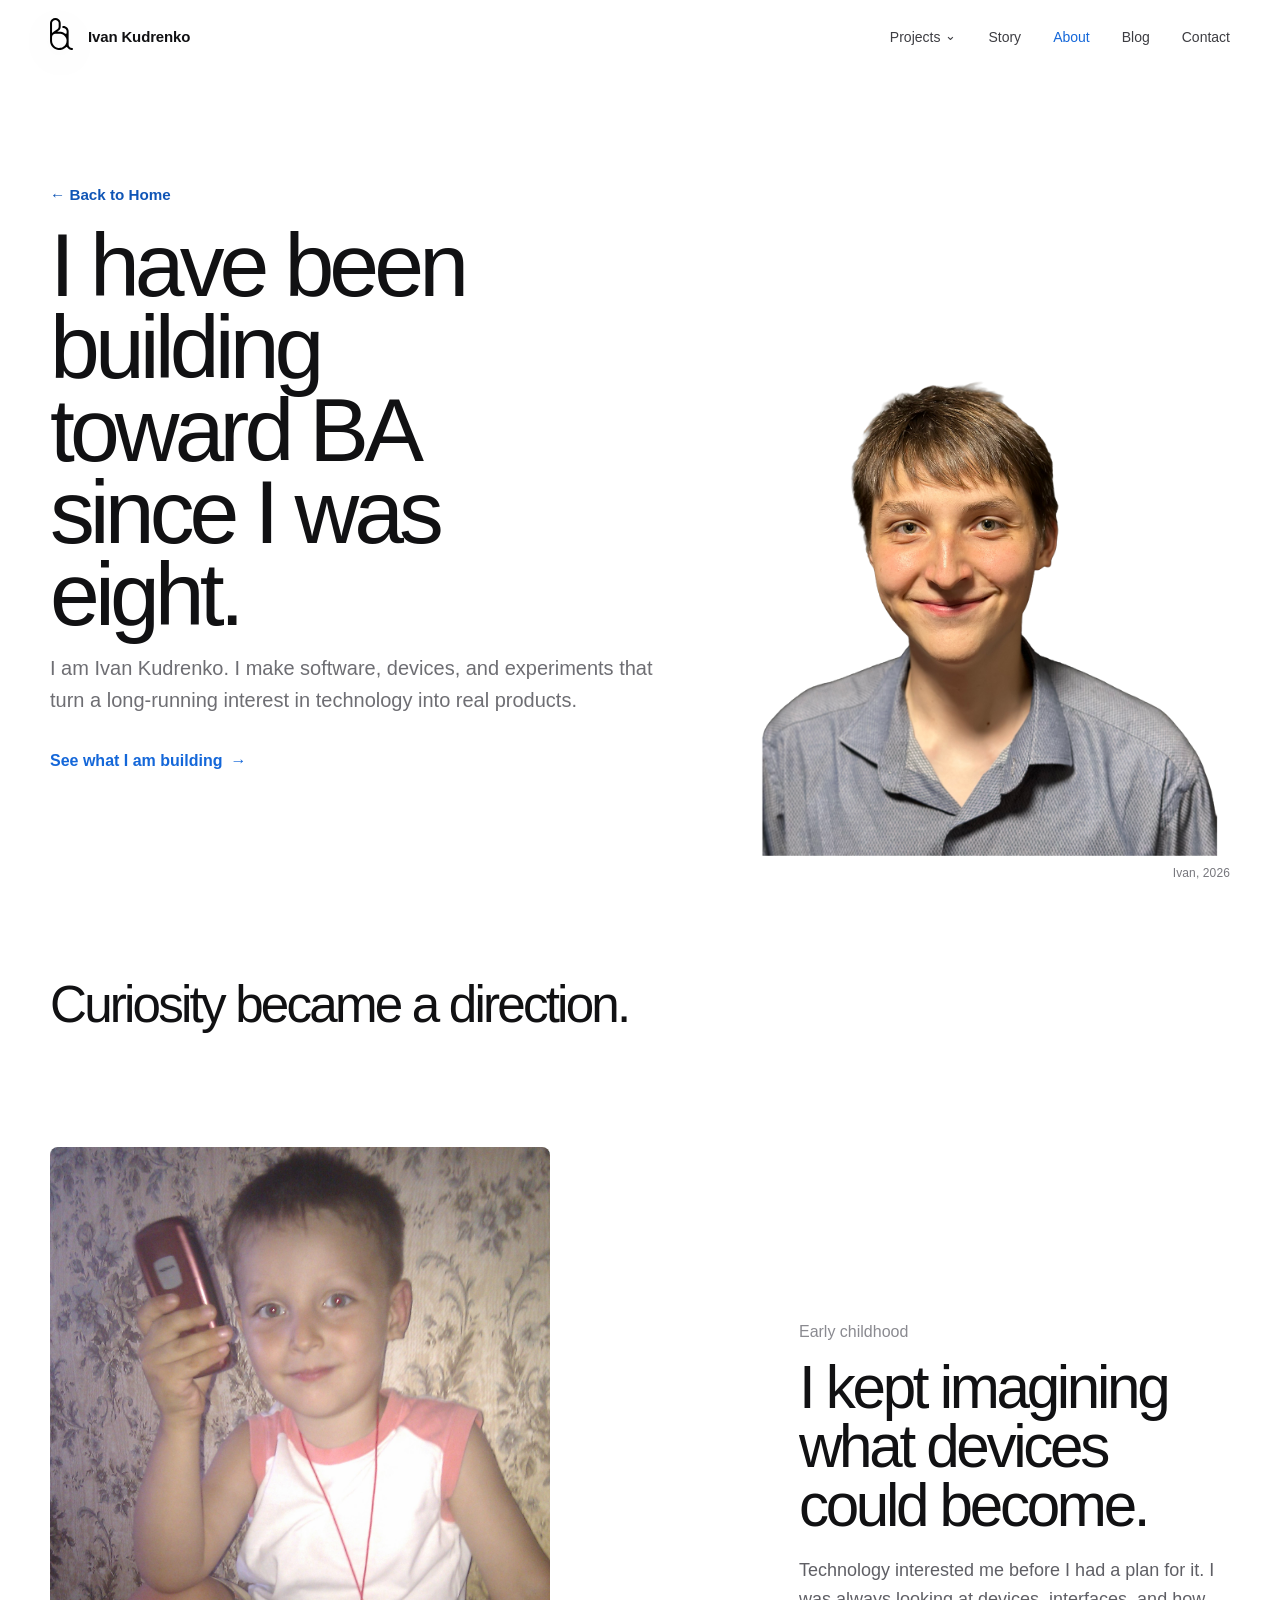
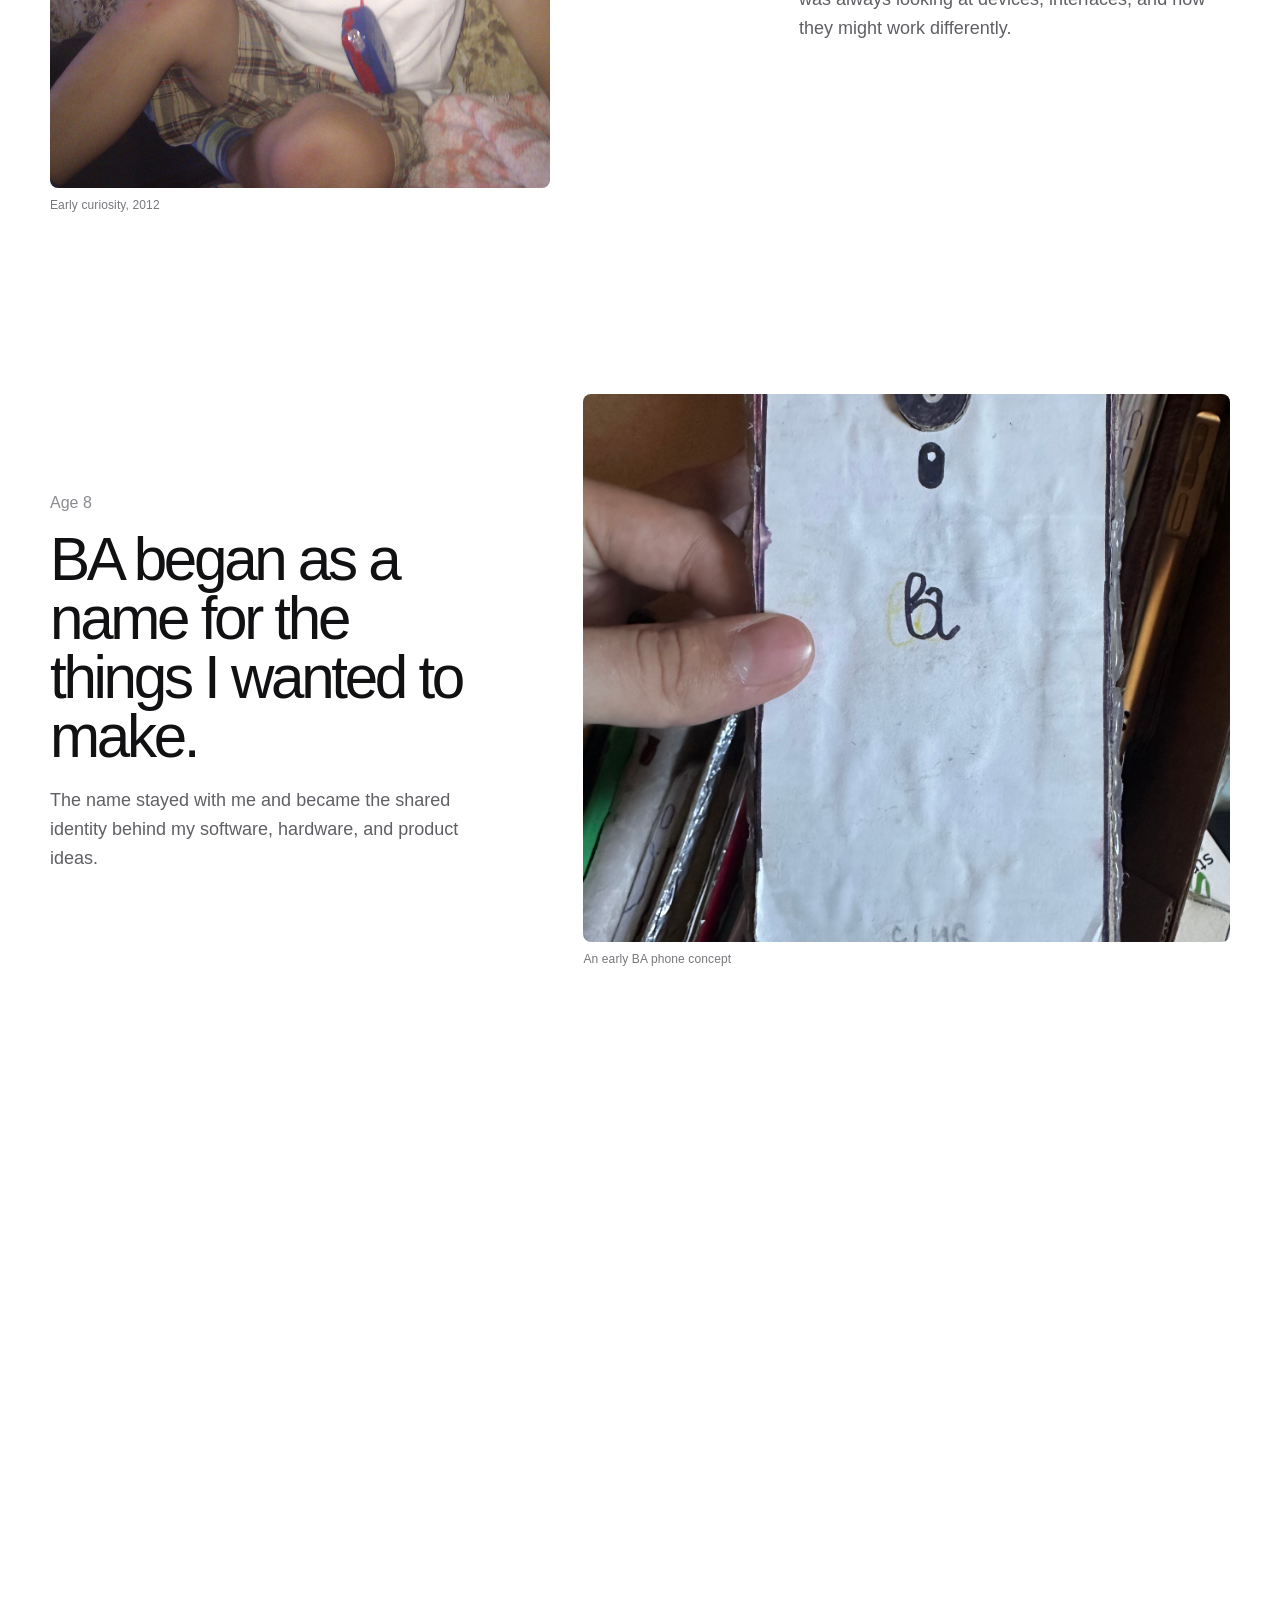
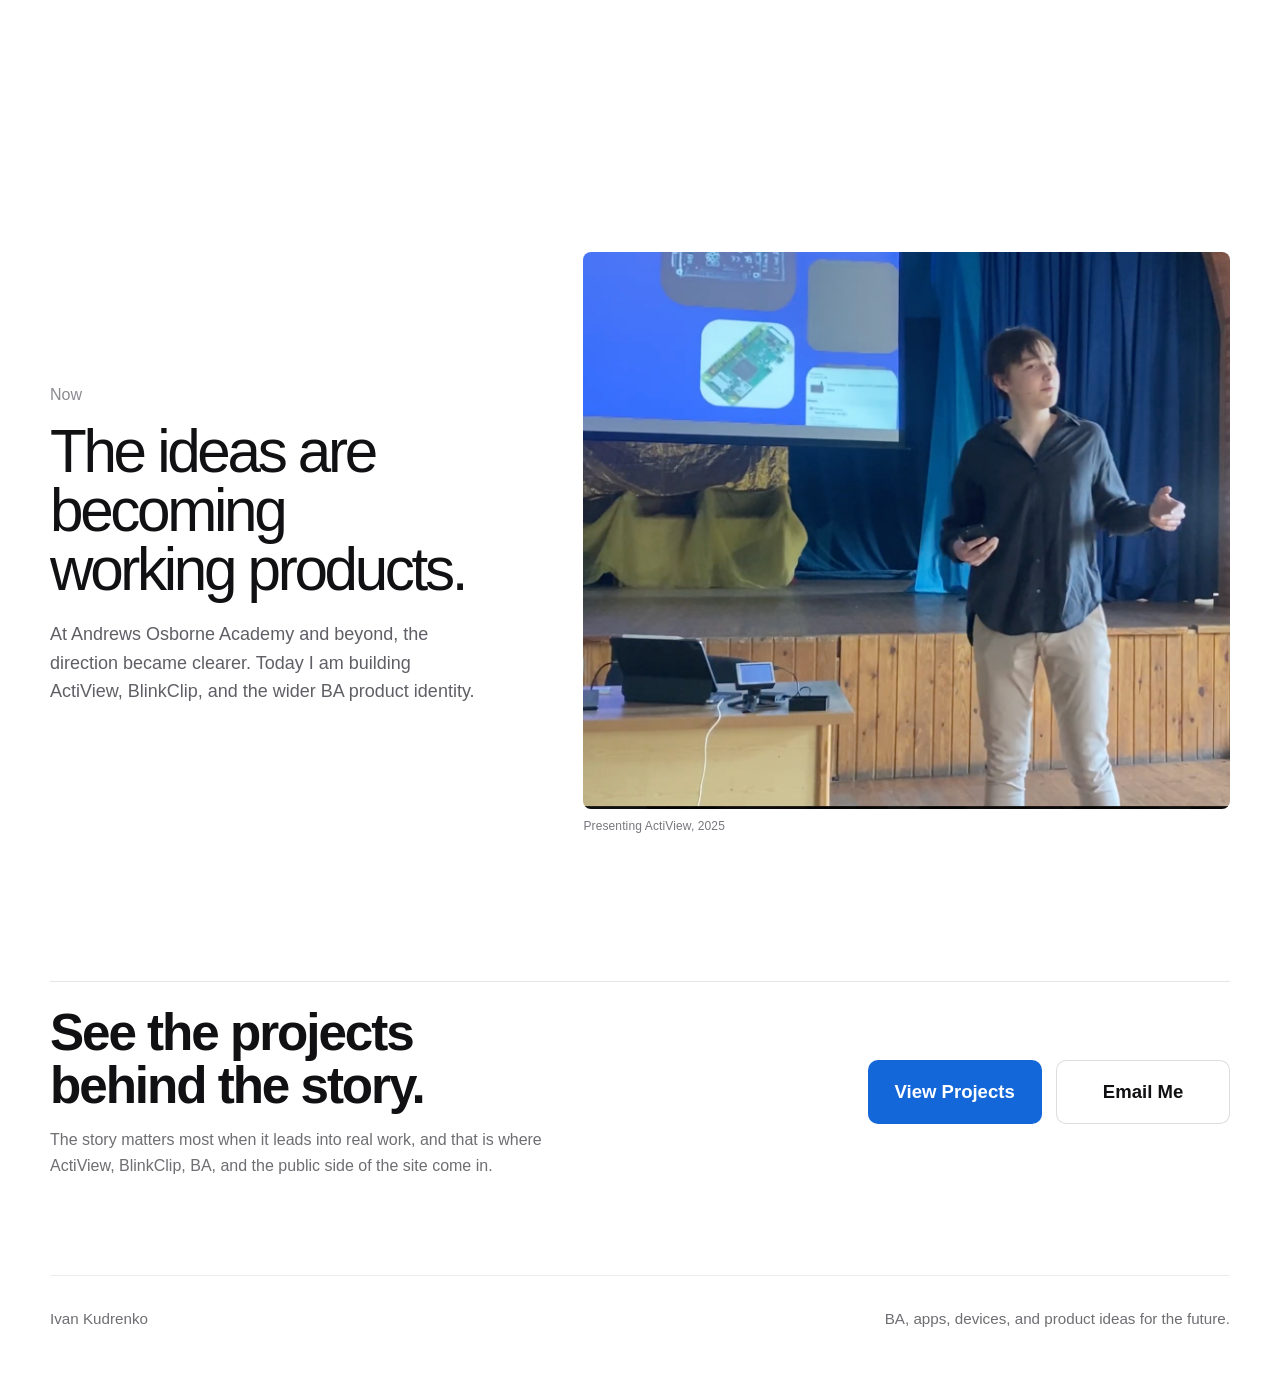
==== commit 6ec83553: "Lock BA visual hierarchy and remove template patterns" ====
--- a/about/index.html
+++ b/about/index.html
@@ -9,7 +9,7 @@
     />
     <title>About Ivan Kudrenko | BA and Product Story</title>
     <link rel="icon" href="../BA_new_favicon.svg?v=20260728-2" type="image/svg+xml" />
-    <link rel="stylesheet" href="../styles.css?v=20260912-precision-pass" />
+    <link rel="stylesheet" href="../styles.css?v=20261007-design-lock" />
     <script src="../script.js?v=20260912-corrections-4" defer></script>
   </head>
   <body class="project-page about-page">
--- a/styles.css
+++ b/styles.css
@@ -5758,3 +5758,144 @@
     gap: 0;
   }
 }
+
+/* ================================================================
+   Locked BA hierarchy and anti-template rules.
+   Black carries meaning, pale gray carries context, and blue signals action.
+   ================================================================ */
+
+.home-page .section-index {
+  color: #8a8a90;
+  font-size: 18px;
+  font-weight: 400;
+  letter-spacing: 0;
+  text-transform: none;
+}
+
+.home-page .story-moment time,
+.home-page .story-kicker {
+  margin-bottom: 32px;
+  color: #b8b8bd;
+  font-family: "Helvetica Neue", "Inter Tight", -apple-system,
+    BlinkMacSystemFont, "Segoe UI", sans-serif;
+  font-size: clamp(64px, 7.5vw, 104px);
+  font-weight: 200;
+  letter-spacing: -0.06em;
+  line-height: 0.82;
+  text-transform: none;
+}
+
+.home-page .story-moment p,
+.about-history-copy p {
+  color: #5f5f65;
+}
+
+.home-page .project-art {
+  overflow: visible;
+  border-radius: 0;
+}
+
+.home-page .story-moment figure {
+  border-radius: 8px;
+}
+
+.about-history .panel-kicker {
+  color: #8a8a90;
+  font-size: 16px;
+  font-weight: 400;
+  letter-spacing: 0;
+  text-transform: none;
+}
+
+body.project-page:not(.about-page):not(.project-page-shadow-box) .panel-kicker,
+body.project-page-shadow-box .panel-kicker {
+  display: none;
+}
+
+body.project-page:not(.about-page):not(.project-page-shadow-box) .project-page-meta,
+body.project-page-shadow-box .project-page-meta {
+  gap: 0;
+}
+
+body.project-page:not(.about-page):not(.project-page-shadow-box) .project-page-meta span,
+body.project-page-shadow-box .project-page-meta span {
+  min-height: 0;
+  padding: 0;
+  border: 0;
+  border-radius: 0;
+  background: transparent;
+  box-shadow: none;
+  font-size: 14px;
+  font-weight: 400;
+}
+
+body.project-page:not(.about-page):not(.project-page-shadow-box) .project-page-meta span:not(:last-child)::after,
+body.project-page-shadow-box .project-page-meta span:not(:last-child)::after {
+  content: "·";
+  margin: 0 8px;
+  color: #b8b8bd;
+}
+
+body.project-page:not(.about-page):not(.project-page-shadow-box) .detail-grid {
+  grid-template-columns: minmax(0, 900px);
+  gap: 0;
+}
+
+body.project-page:not(.about-page):not(.project-page-shadow-box) .detail-card-wide {
+  grid-column: auto;
+}
+
+body.project-page:not(.about-page):not(.project-page-shadow-box) .detail-card {
+  padding: 32px 0;
+}
+
+body.project-page:not(.about-page):not(.project-page-shadow-box) .detail-card h2 {
+  max-width: 24ch;
+  margin-bottom: 16px;
+  font-size: clamp(28px, 3vw, 40px);
+  font-weight: 400;
+  line-height: 1.08;
+}
+
+body.project-page-shadow-box .detail-grid {
+  grid-template-columns: minmax(0, 900px);
+  gap: 0;
+}
+
+body.project-page-shadow-box .detail-card,
+body.project-page-shadow-box .detail-card-wide {
+  grid-column: auto;
+  padding: 32px 0;
+  border: 0;
+  border-top: 1px solid rgba(255, 255, 255, 0.14);
+  border-radius: 0;
+  background: transparent;
+  box-shadow: none;
+  backdrop-filter: none;
+}
+
+body.project-page-shadow-box .detail-card:hover {
+  transform: none;
+  border-color: rgba(255, 255, 255, 0.14);
+  box-shadow: none;
+}
+
+.project-hero-artwork {
+  display: block;
+  width: 100%;
+  max-width: 100%;
+  height: auto;
+}
+
+@media (max-width: 820px) {
+  .home-page .section-index {
+    margin-bottom: 16px;
+    font-size: 17px;
+  }
+
+  .home-page .story-moment time,
+  .home-page .story-kicker {
+    margin-bottom: 24px;
+    font-size: clamp(60px, 20vw, 84px);
+  }
+}
